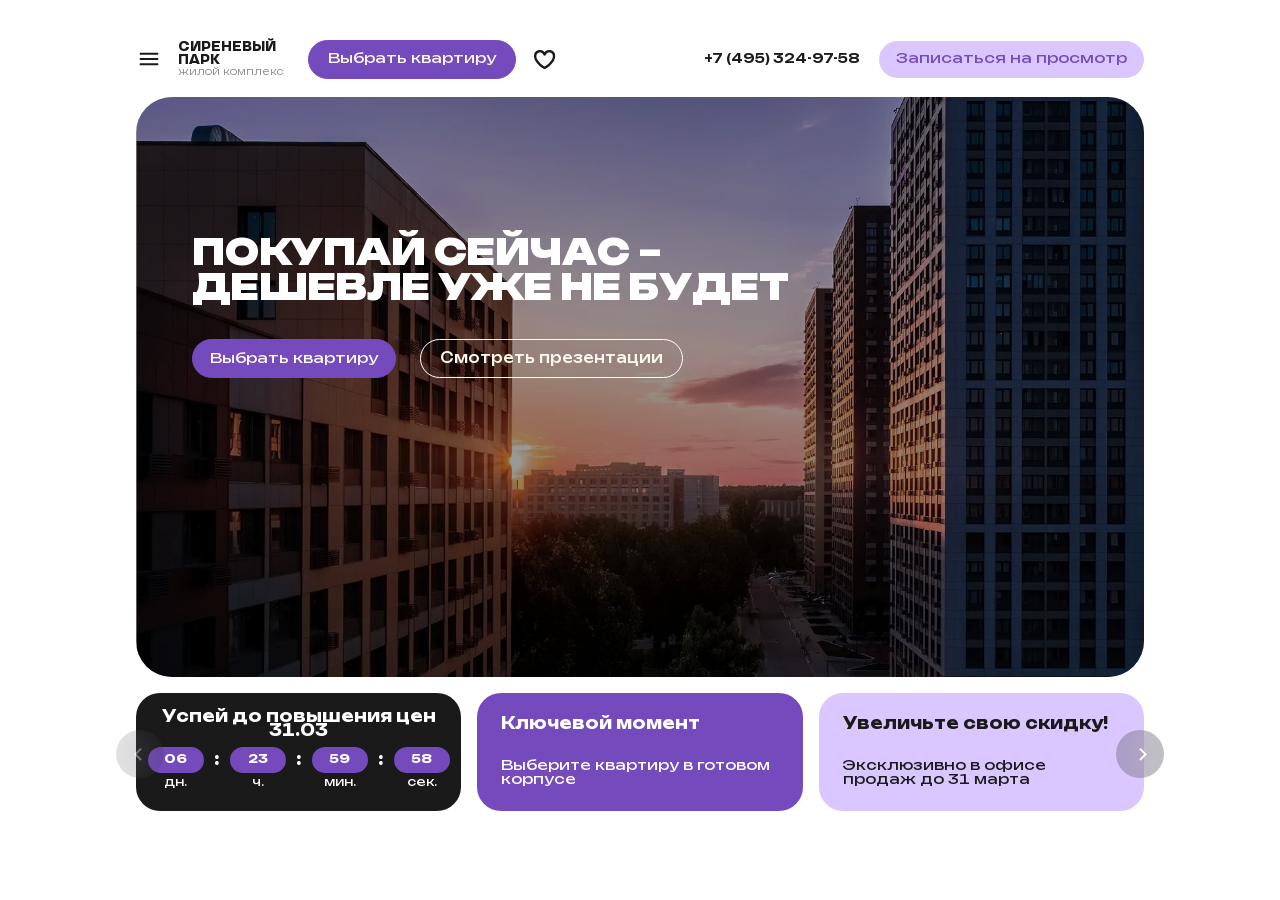
==== index.html @ 0702459b "add" ====
<!DOCTYPE html>
<html lang="ru">
<head>
    <meta charset="UTF-8">
    <meta name="viewport"
          content="width=device-width, user-scalable=no, initial-scale=1.0, maximum-scale=1.0, minimum-scale=1.0">
    <meta http-equiv="X-UA-Compatible" content="ie=edge">
    <link rel="stylesheet" href="style.css">
    <script src="https://api-maps.yandex.ru/2.1/?apikey=d130909a-f4b5-453d-85f2-98a45f38ba0c&lang=ru_RU"></script>
    <title></title>
</head>
<body>
<header>
    <div class="container">
        <div class="header-main G-align-center G-justify-between">
            <div class="header-main-flex G-align-center">
                <div class="open-menu G-align-center">
                    <i class="icon-menu"></i>
                </div>
                <div class="header-main-fave G-align-center">
                    <a href="index.html" class="header-logo">
                        <span>сиреневый парк</span>
                        <small>жилой комплекс</small>
                    </a>
                    <a href="#" class="btn menu-scroll G-center">Выбрать квартиру</a>
                    <a href="./" class="card-favorite">
                        <svg xmlns="http://www.w3.org/2000/svg" width="24" height="24" viewBox="0 0 24 24" fill="none">
                            <path d="M12 7.69334C10 2.9989 3 3.4989 3 9.49893C3 15.499 12 20.4991 12 20.4991C12 20.4991 21 15.499 21 9.49893C21 3.4989 14 2.9989 12 7.69334Z" stroke="#1A1A1A" stroke-width="2.25" stroke-linecap="round" stroke-linejoin="round"/>
                        </svg>
                    </a>
                </div>
            </div>
            <div class="header-btn G-align-center">
                <a href="tel:+7 (495) 324-97-58" class="header-phone">+7 (495) 324-97-58</a>
                <button class="btn-sign-up open_modal G-center" data-val="modal">Записаться на просмотр</button>
            </div>
        </div>

    </div>
    <div class="menu-content">
        <div class="container">
            <div class="menu-content-title G-align-start G-justify-between">
                <a href="#" class="logo">сиреневый парк</a>
                <div class="close-menu">
                    <i class="icon-close"></i>
                </div>
            </div>

            <div class="head-menu-main G-align-start G-justify-between">
                <div class="header-menu">
                    <ul class="G-flex-column">
                        <li><a href="#">Условия покупки</a></li>
                        <li><a href="#">Бизнес-лайт</a></li>
                        <li><a class="menu-scroll" href="#afi-development">Застройщик</a></li>
                    </ul>
                </div>
                <div class="header-menu">
                    <ul class="G-flex-column">
                        <li><a href="">Новости</a></li>
                        <li><a href="#">Акции</a></li>
                        <li><a href="#">Галерея</a></li>
                        <li><a href="#">Контакты</a></li>
                    </ul>
                </div>
                <div class="documents-column G-flex-column">
                    <div class="documents-box G-flex-column">
                        <div class="documents-name G-align-center">
                            <i class="icon-slaq"></i>
                            <h3>Документы</h3>
                        </div>
                        <ul class="G-flex-column">
                            <li><a href="#" target="_blank">1 очередь</a></li>
                            <li><a href="#" target="_blank">2 очередь</a></li>
                            <li><a href="#" target="_blank">3 очередь</a></li>
                            <li><a href="#" target="_blank">4 очередь</a></li>
                        </ul>
                    </div>
                    <div class="documents-box G-flex-column">
                        <h3>Нежилые помещения</h3>
                        <ul class="G-flex-column">
                            <li><a href="#">Подземный паркинг</a></li>
                            <li><a href="#">Кладовые</a></li>
                        </ul>
                    </div>
                </div>
                <div class="documents-column broker-office-name  G-flex-column">
                    <div class="documents-box G-flex-column">
                        <a href="https://afi-development.itrielt.ru/auth" target="_blank"
                           class="documents-name  G-align-center">
                            <i class="icon-slaq"></i>
                            <h3>Кабинет брокера</h3>
                        </a>
                    </div>
                    <h3><a href="#">Коммерческие помещения</a></h3>


                    <div class="documents-box G-flex-column">
                        <h3>Выбрать квартиру</h3>
                        <ul class="G-flex-column">
                            <li><a href="#">На генплане</a></li>
                            <li><a href="#">По параметрам</a></li>
                            <li><a href="#">Ипотечный калькулятор</a></li>
                            <li><a class="menu-scroll" href="#finishing">Отделка</a></li>
                        </ul>
                    </div>
                </div>
            </div>

            <div class="sales-office-center G-align-end G-justify-between">
                <div class="sales-office-time">
                    <span>Офис продаж</span>
                    <p>
                        г. Москва, Открытое шоссе, 22
                        Часы работы: с 9:00 до 21:00
                    </p>
                </div>
                <div class="header-btn-white G-align-center">
                    <a href="tel:+7 (495) 324-97-58" class="header-phone">+7 (495) 324-97-58</a>
                    <a href="#commercial" class="btn-select menu-scroll G-center">Выбрать квартиру</a>
                    <button class="btn-sign-up open_modal G-center" data-val="modal">Записаться на просмотр</button>
                </div>
            </div>
        </div>
    </div>
</header>
<section class="lilac-park">
    <div class="container">
        <div class="lilac-park-cnt G-flex-column G-align-start" style="background-image: url('./assets/img/tag.webp')">
            <div class="lilac-park-title">
                <h1>покупай сейчас – <br>дешевле уже не будет</h1>
            </div>
            <div class="lilac-park-btn G-align-center">
                <div class="btn G-center">Выбрать квартиру</div>
                <div class="btn-liners G-center">Смотреть презентации</div>
            </div>
        </div>


        <div class="mortgage-rel">
            <div class="swiper mortgage-slider">
                <div class="swiper-wrapper">
                    <div class="swiper-slide">
                        <div class="timer-wrapper ">
                            <h3>Успей до повышения цен 31.03</h3>
                            <div class="timer">
                                <div class="time-box">
                                    <span id="days">00</span>
                                    <small>дн.</small>
                                </div>
                                <div class="colon">:</div>
                                <div class="time-box">
                                    <span id="hours">00</span>
                                    <small>ч.</small>
                                </div>
                                <div class="colon">:</div>
                                <div class="time-box">
                                    <span id="minutes">00</span>
                                    <small>мин.</small>
                                </div>
                                <div class="colon">:</div>
                                <div class="time-box">
                                    <span id="seconds">00</span>
                                    <small>сек.</small>
                                </div>
                            </div>
                        </div>
                    </div>
                    <div class="swiper-slide">
                        <div class="family-mortgage-box bg-op-orange">
                            <strong>Ключевой момент</strong>
                            <p>Выберите квартиру в готовом корпусе</p>
                        </div>
                    </div>
                    <div class="swiper-slide">
                        <div class="family-mortgage-box bg-sil">
                            <strong>Увеличьте свою скидку! </strong>
                            <p>Эксклюзивно в офисе продаж до 31 марта</p>
                        </div>
                    </div>
                    <div class="swiper-slide">
                        <div class="family-mortgage-box bg-op-orange">
                            <strong>Ключевой момент</strong>
                            <p>Выберите квартиру в готовом корпусе</p>
                        </div>
                    </div>
                    <div class="swiper-slide">
                        <div class="family-mortgage-box bg-sil">
                            <strong>Увеличьте свою скидку! </strong>
                            <p>Эксклюзивно в офисе продаж до 31 марта</p>
                        </div>
                    </div>
                </div>
            </div>
            <div class="mortgage-button-prev swiper-button-prev"></div>
            <div class="mortgage-button-next swiper-button-next"></div>
        </div>
    </div>
</section>




<script src="assets/js/jquery-3.6.4.js"></script>
<script src="assets/js/swiper-bundle.min.js"></script>
<script src="https://snipp.ru/cdn/maskedinput/jquery.maskedinput.min.js"></script>
<script src="assets/js/slider.js"></script>
<script src="assets/js/frame.js"></script>
<script src="assets/js/script.js"></script>
<script src="assets/js/time.js"></script>
<script src="./assets/js/map.js"></script>




</body>
</html>
---- style.css ----
@import "assets/font/font.css";
@import "assets/css/swiper-bundle.min.css";
@import "assets/css/normalize.css";
@import "assets/css/icons.css";
@import "assets/css/header.css";
@import "assets/css/home.css";
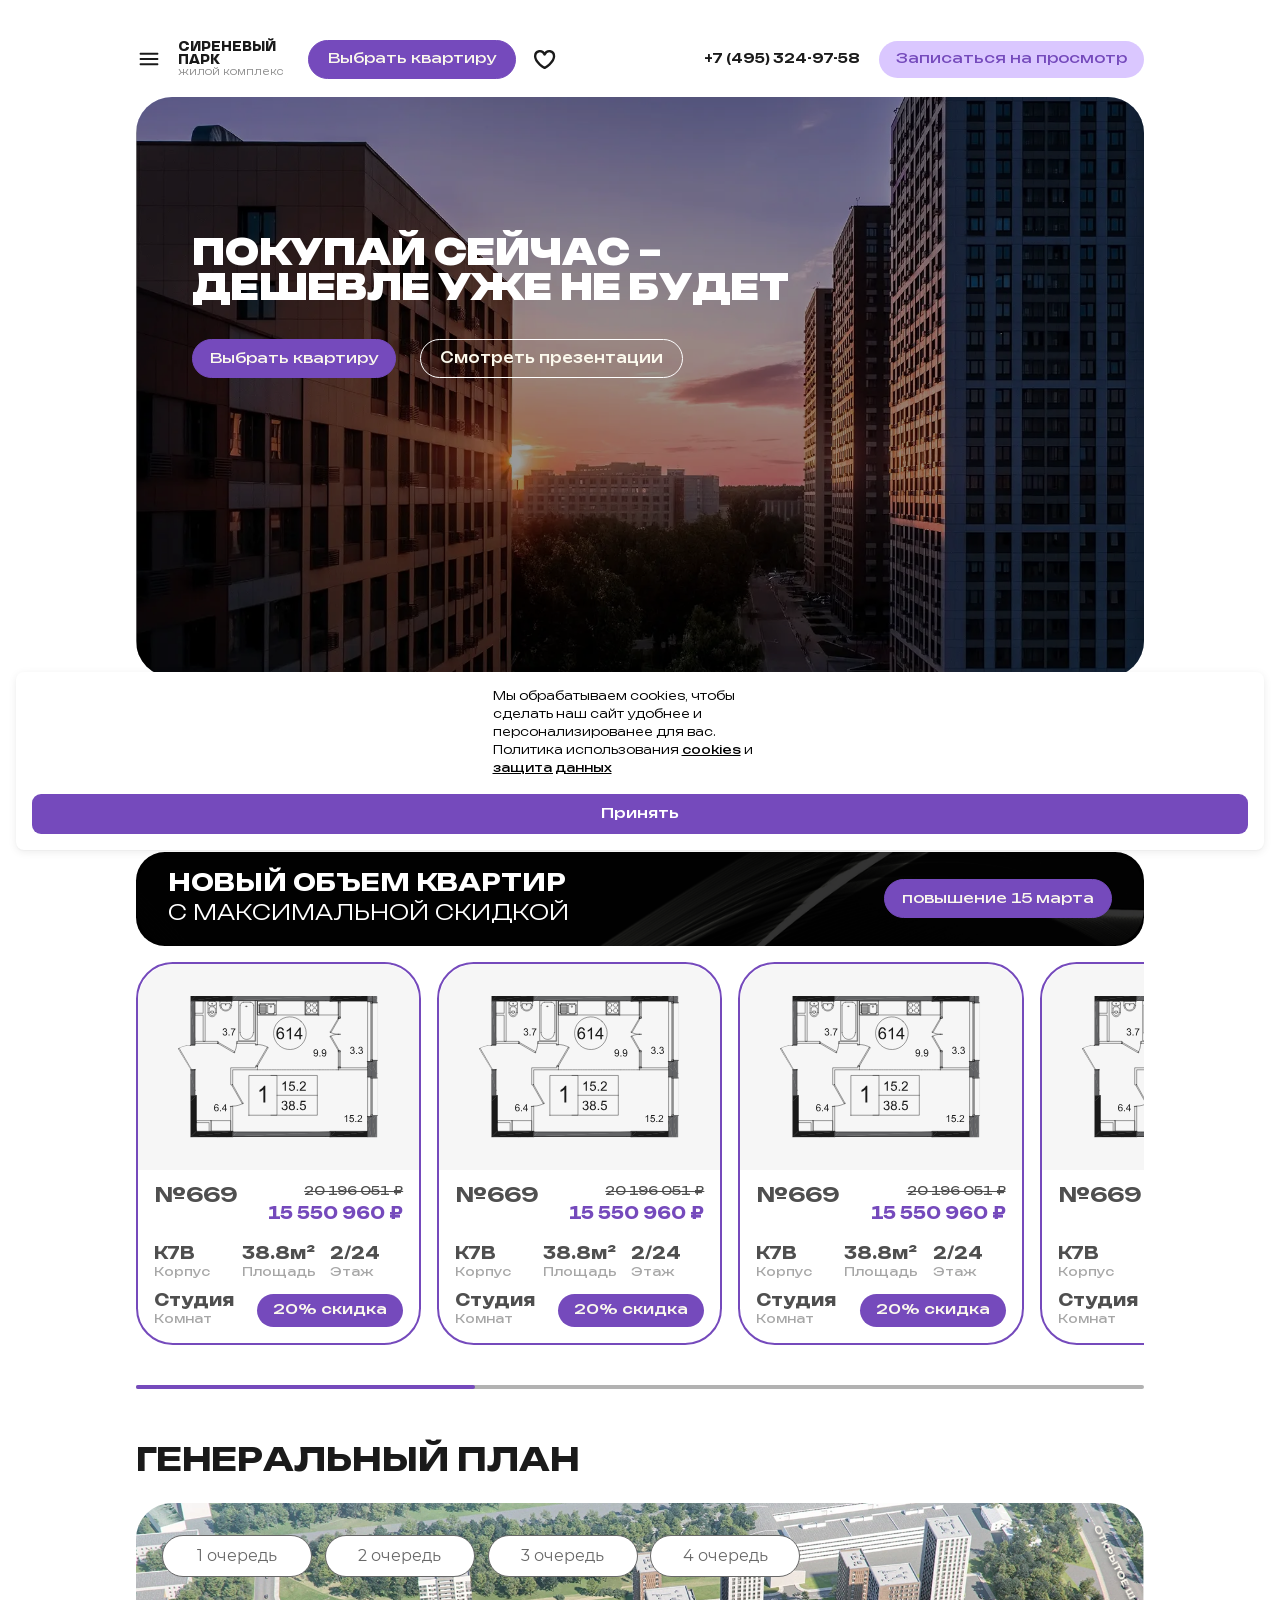
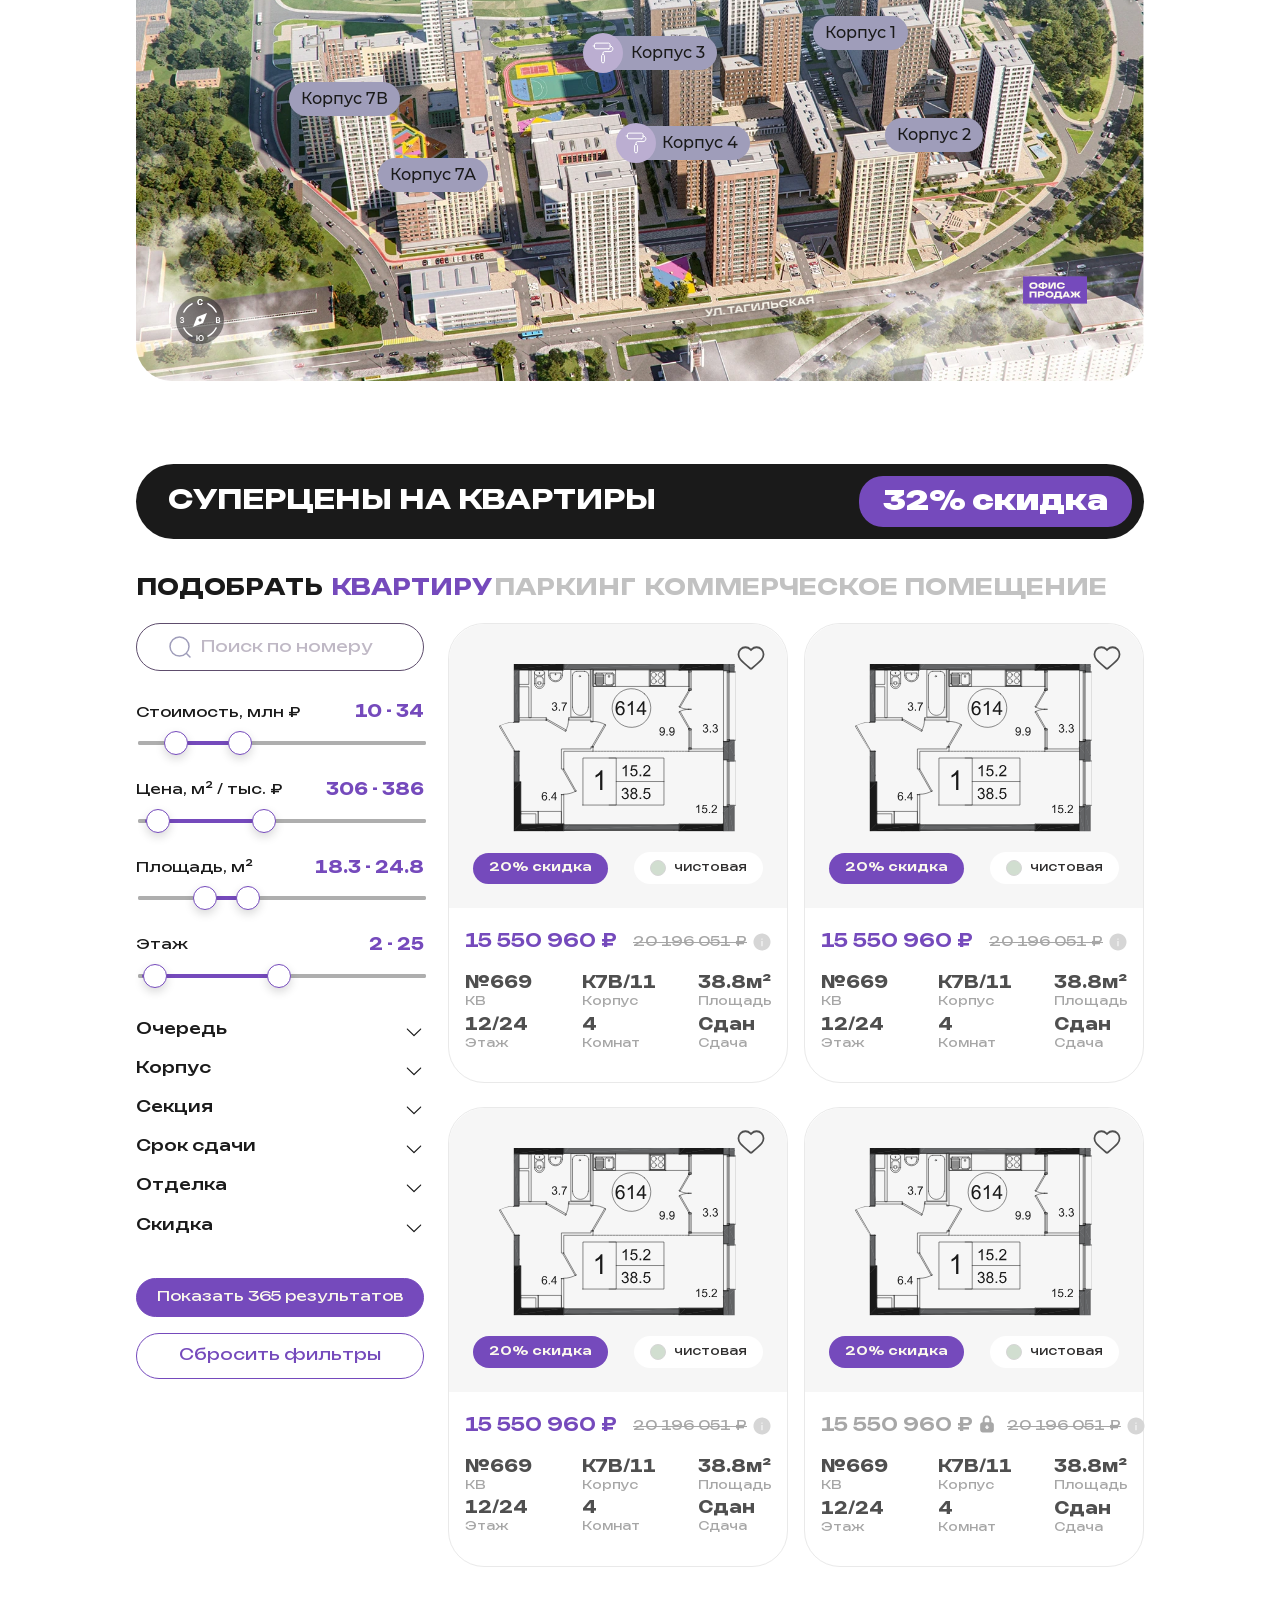
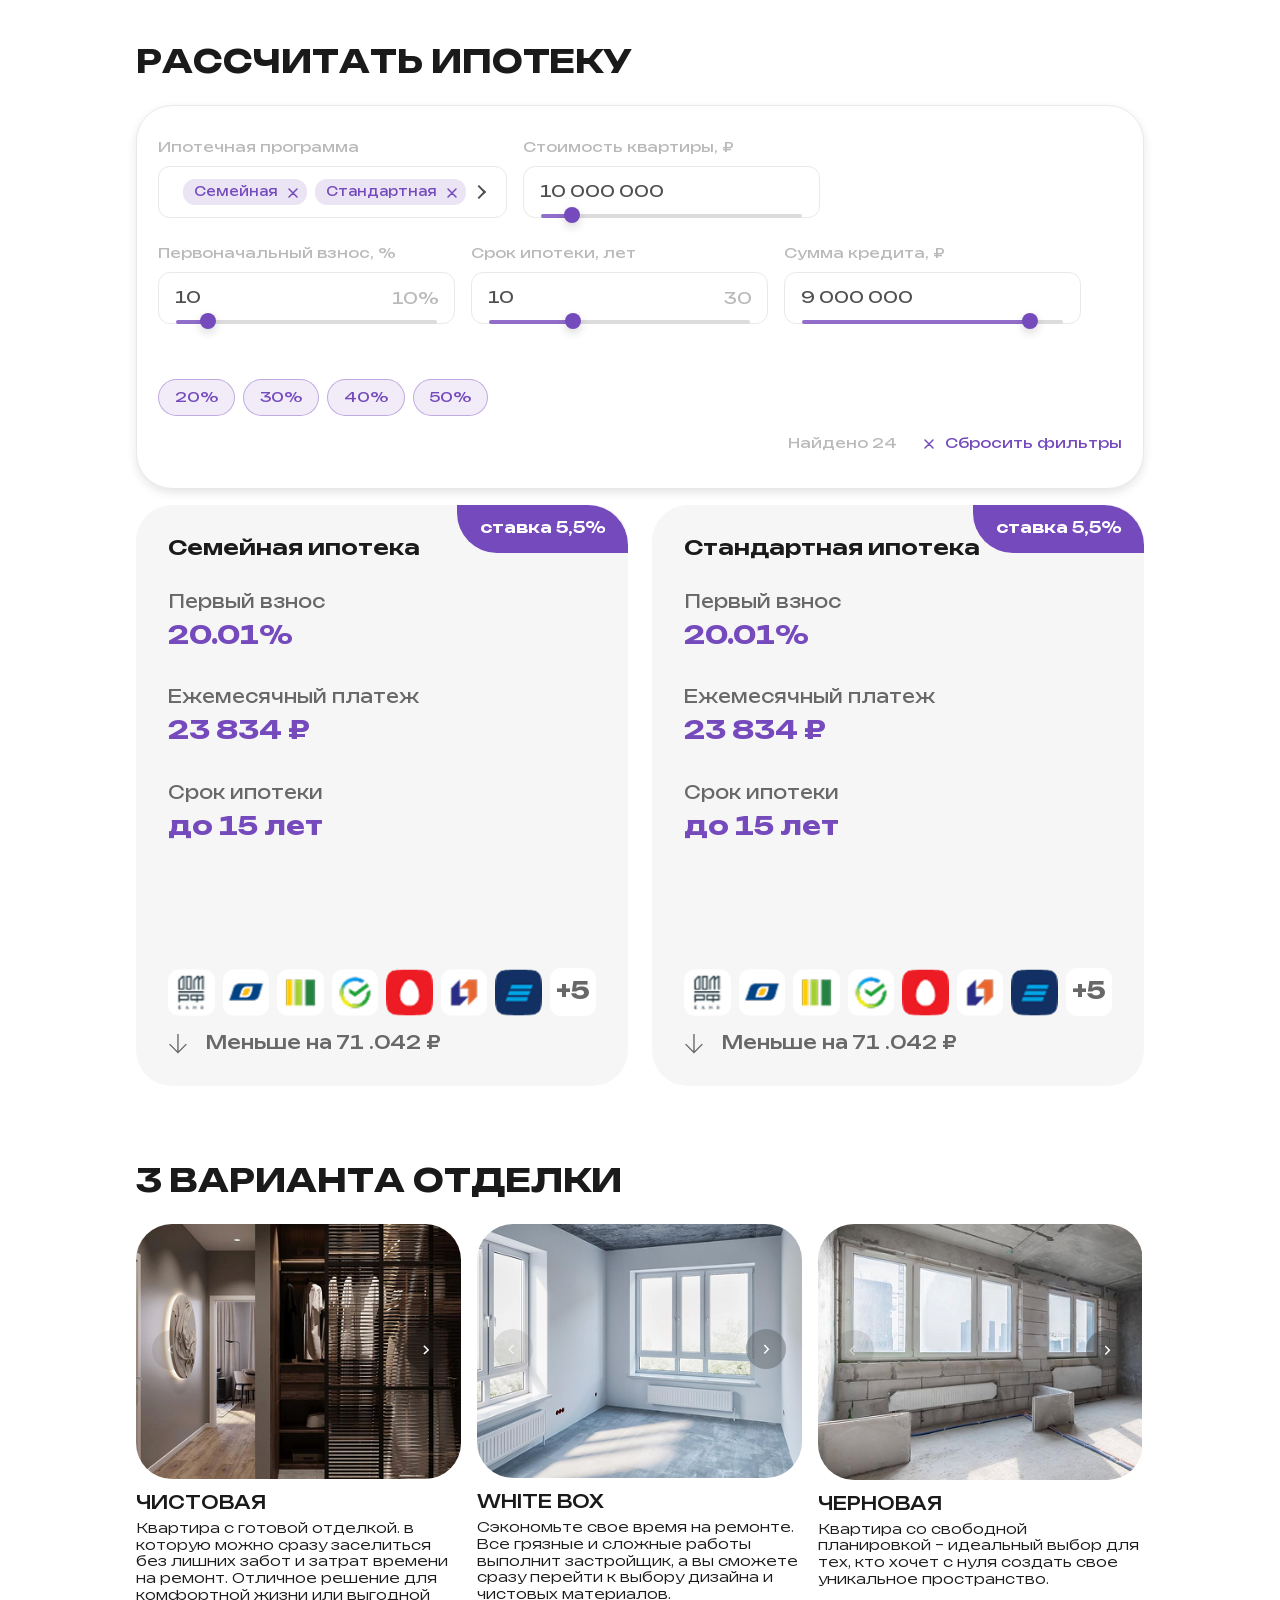
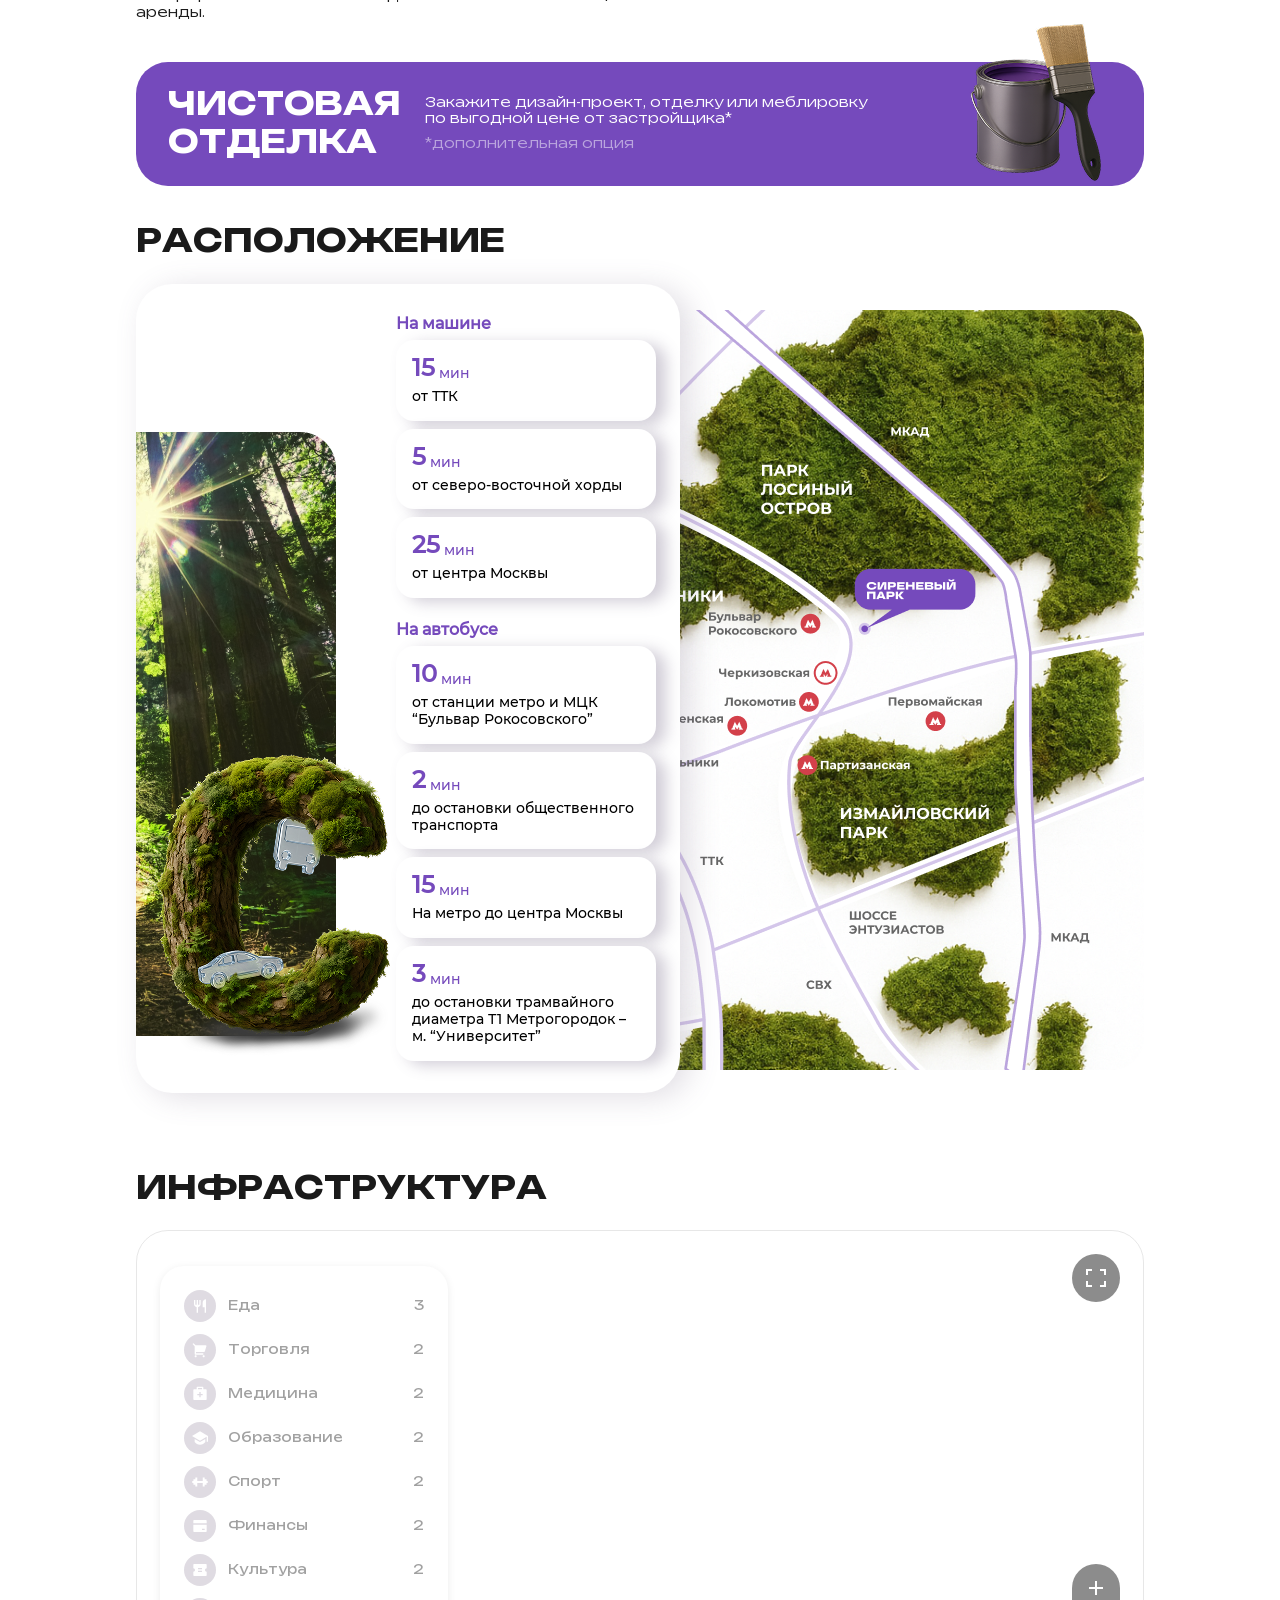
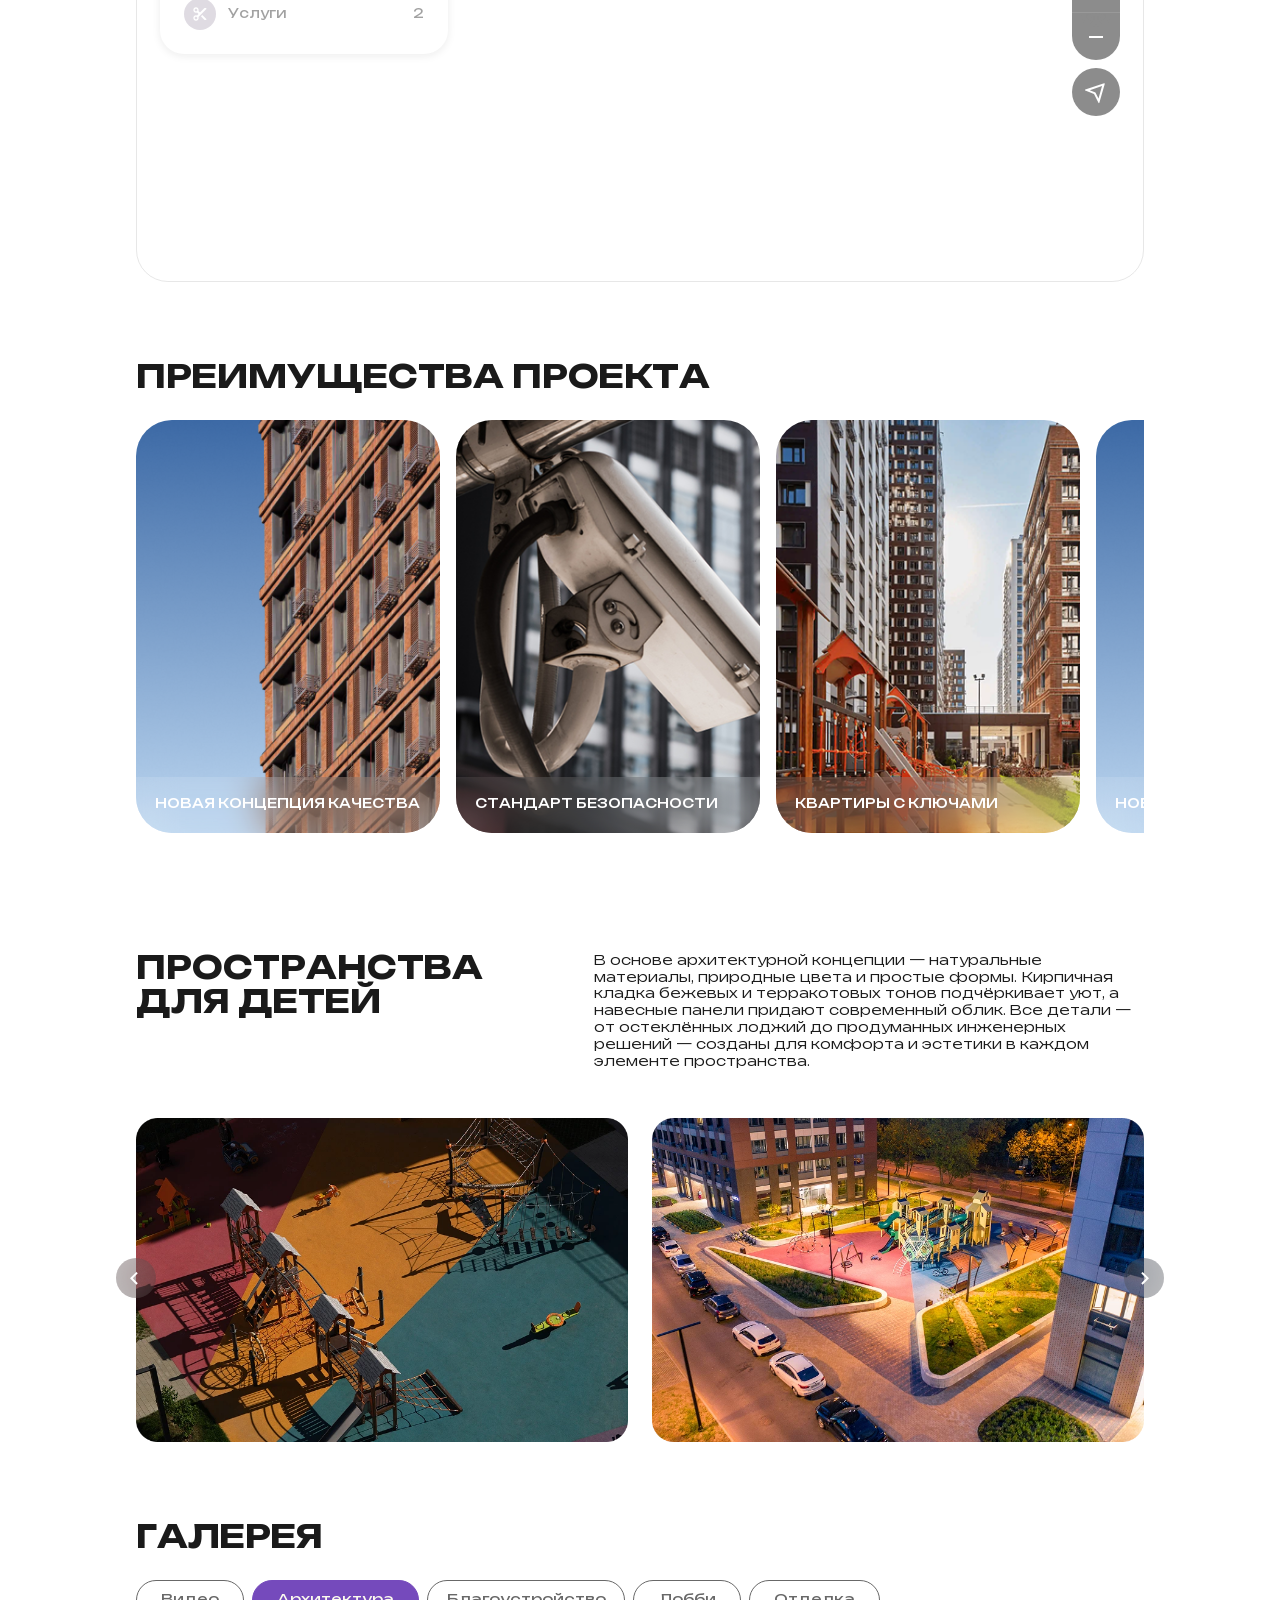
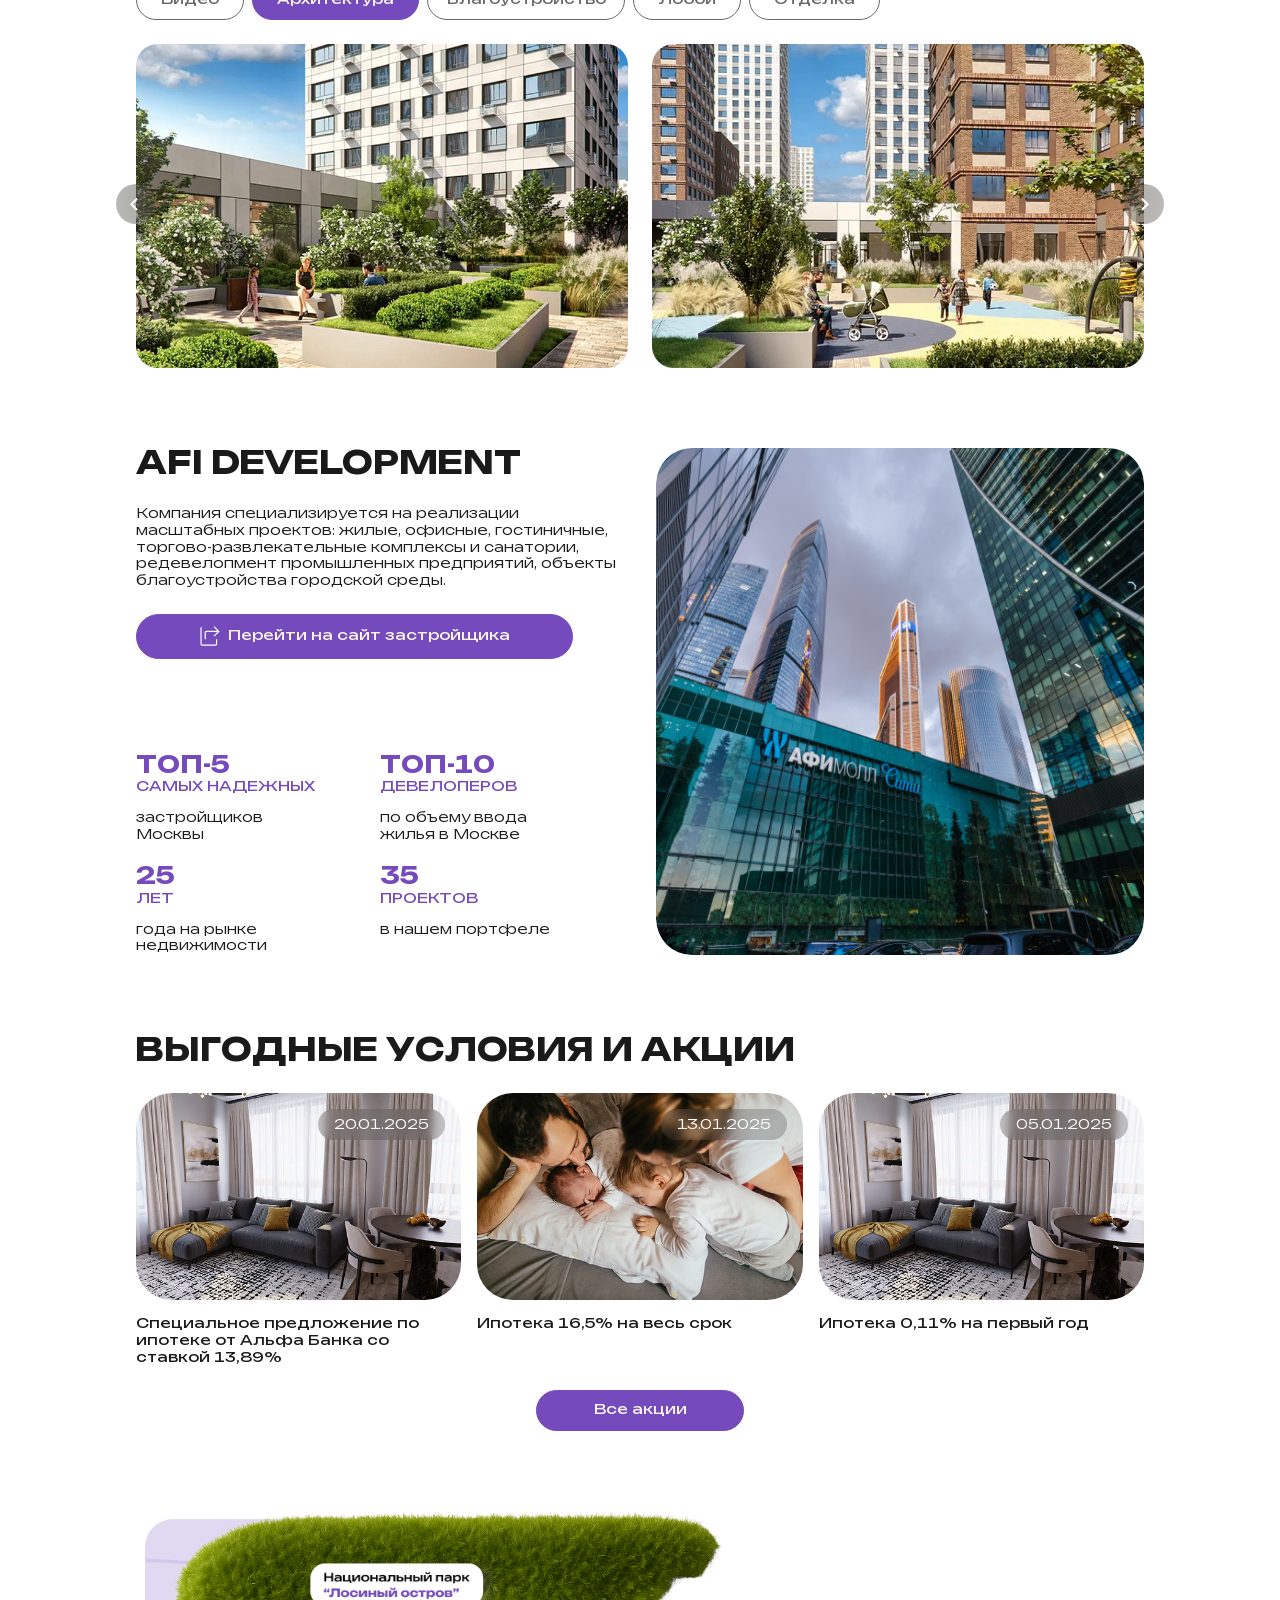
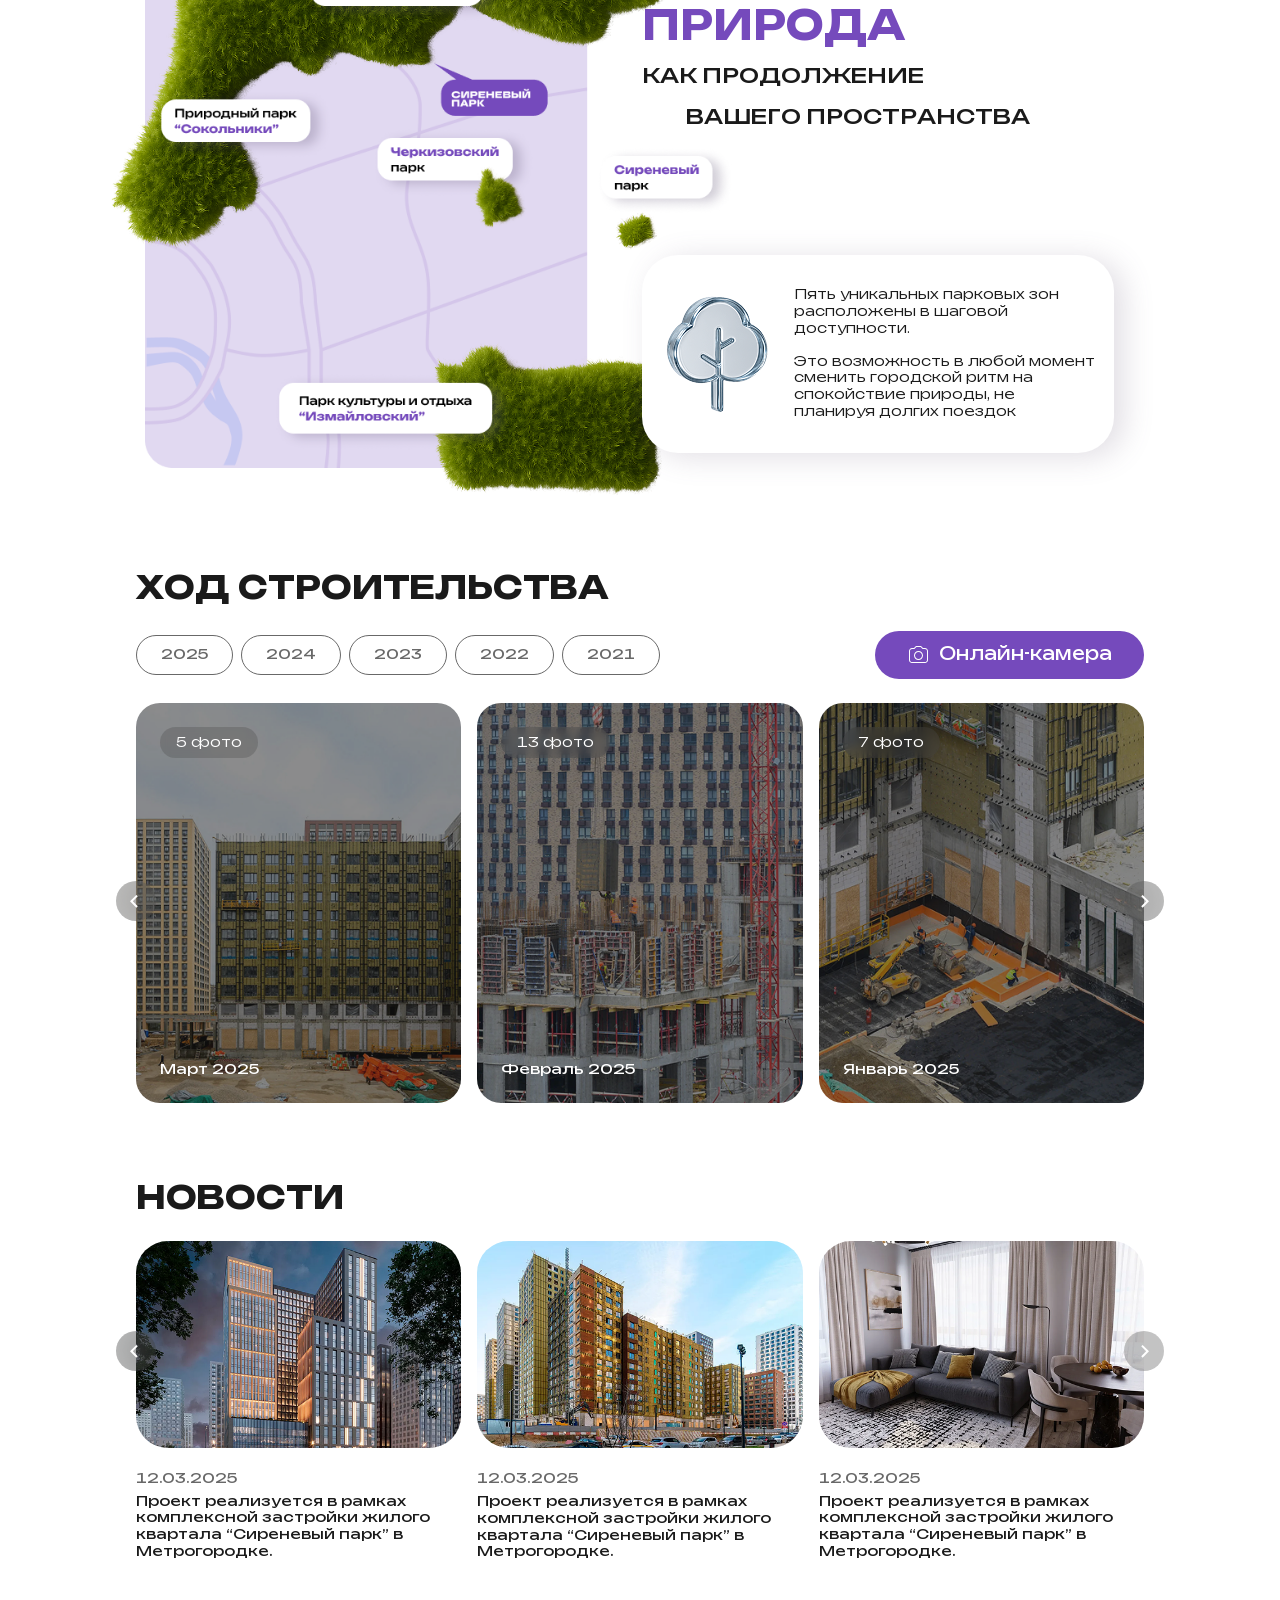
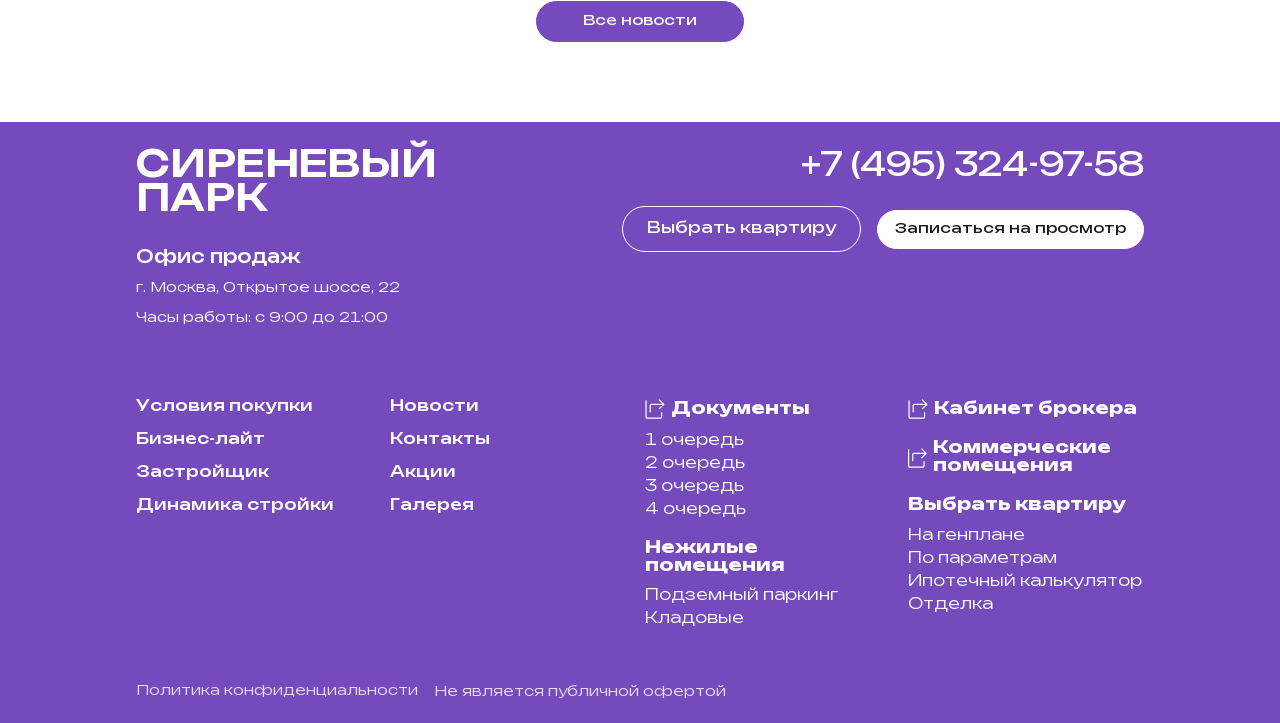
==== commit f499630c: "add" ====
--- a/index.html
+++ b/index.html
@@ -25,7 +25,8 @@
                     <a href="#" class="btn menu-scroll G-center">Выбрать квартиру</a>
                     <a href="./" class="card-favorite">
                         <svg xmlns="http://www.w3.org/2000/svg" width="24" height="24" viewBox="0 0 24 24" fill="none">
-                            <path d="M12 7.69334C10 2.9989 3 3.4989 3 9.49893C3 15.499 12 20.4991 12 20.4991C12 20.4991 21 15.499 21 9.49893C21 3.4989 14 2.9989 12 7.69334Z" stroke="#1A1A1A" stroke-width="2.25" stroke-linecap="round" stroke-linejoin="round"/>
+                            <path d="M12 7.69334C10 2.9989 3 3.4989 3 9.49893C3 15.499 12 20.4991 12 20.4991C12 20.4991 21 15.499 21 9.49893C21 3.4989 14 2.9989 12 7.69334Z"
+                                  stroke="#1A1A1A" stroke-width="2.25" stroke-linecap="round" stroke-linejoin="round"/>
                         </svg>
                     </a>
                 </div>
@@ -196,6 +197,3335 @@
         </div>
     </div>
 </section>
+<section class="volume-apart">
+    <div class="container">
+        <div class="volume-apart-fon G-align-center G-justify-between">
+            <div class="volume-apart-name G-align-start G-flex-column">
+                <h3>новый объем квартир</h3>
+                <h4>с максимальной скидкой</h4>
+            </div>
+            <a href="#" class="btn">повышение 15 марта</a>
+        </div>
+
+        <div class="volume-apart-rel">
+            <div class="swiper volume-apart-slider">
+                <div class="swiper-wrapper">
+                    <div class="swiper-slide">
+                        <div class="volume-apart-box">
+                            <div class="volume-apart-photo G-flex">
+                                <img src="./assets/img/floor.svg" alt="floor">
+                            </div>
+                            <div class="volume-apart-info">
+                                <div class="volume-apart-number G-align-start G-justify-between">
+                                    <strong>№669</strong>
+                                    <div class="volume-apart-price G-flex-column G-align-end">
+                                        <del>20 196 051 ₽</del>
+                                        <span>15 550 960 ₽</span>
+                                    </div>
+                                </div>
+                                <div class="volume-cvadrat G-justify-between">
+                                    <div class="cvadrat-number G-flex-column G-align-start">
+                                        <strong>К7В</strong>
+                                        <small>Корпус</small>
+                                    </div>
+                                    <div class="cvadrat-number G-flex-column G-align-start">
+                                        <strong>38.8м²</strong>
+                                        <small>Площадь</small>
+                                    </div>
+                                    <div class="cvadrat-number G-flex-column G-align-start">
+                                        <strong>2/24</strong>
+                                        <small>Этаж</small>
+                                    </div>
+                                </div>
+                                <div class="cvadrat-number-flex G-align-center G-justify-between">
+                                    <div class="cvadrat-number G-flex-column G-align-start">
+                                        <strong>Студия</strong>
+                                        <small>Комнат</small>
+                                    </div>
+                                    <span class="cvadrat-discount">20% скидка</span>
+                                </div>
+                            </div>
+                        </div>
+                    </div>
+                    <div class="swiper-slide">
+                        <div class="volume-apart-box">
+                            <div class="volume-apart-photo G-flex">
+                                <img src="./assets/img/floor.svg" alt="floor">
+                            </div>
+                            <div class="volume-apart-info">
+                                <div class="volume-apart-number G-align-start G-justify-between">
+                                    <strong>№669</strong>
+                                    <div class="volume-apart-price G-flex-column G-align-end">
+                                        <del>20 196 051 ₽</del>
+                                        <span>15 550 960 ₽</span>
+                                    </div>
+                                </div>
+                                <div class="volume-cvadrat G-justify-between">
+                                    <div class="cvadrat-number G-flex-column G-align-start">
+                                        <strong>К7В</strong>
+                                        <small>Корпус</small>
+                                    </div>
+                                    <div class="cvadrat-number G-flex-column G-align-start">
+                                        <strong>38.8м²</strong>
+                                        <small>Площадь</small>
+                                    </div>
+                                    <div class="cvadrat-number G-flex-column G-align-start">
+                                        <strong>2/24</strong>
+                                        <small>Этаж</small>
+                                    </div>
+                                </div>
+                                <div class="cvadrat-number-flex G-align-center G-justify-between">
+                                    <div class="cvadrat-number G-flex-column G-align-start">
+                                        <strong>Студия</strong>
+                                        <small>Комнат</small>
+                                    </div>
+                                    <span class="cvadrat-discount">20% скидка</span>
+                                </div>
+                            </div>
+                        </div>
+                    </div>
+                    <div class="swiper-slide">
+                        <div class="volume-apart-box">
+                            <div class="volume-apart-photo G-flex">
+                                <img src="./assets/img/floor.svg" alt="floor">
+                            </div>
+                            <div class="volume-apart-info">
+                                <div class="volume-apart-number G-align-start G-justify-between">
+                                    <strong>№669</strong>
+                                    <div class="volume-apart-price G-flex-column G-align-end">
+                                        <del>20 196 051 ₽</del>
+                                        <span>15 550 960 ₽</span>
+                                    </div>
+                                </div>
+                                <div class="volume-cvadrat G-justify-between">
+                                    <div class="cvadrat-number G-flex-column G-align-start">
+                                        <strong>К7В</strong>
+                                        <small>Корпус</small>
+                                    </div>
+                                    <div class="cvadrat-number G-flex-column G-align-start">
+                                        <strong>38.8м²</strong>
+                                        <small>Площадь</small>
+                                    </div>
+                                    <div class="cvadrat-number G-flex-column G-align-start">
+                                        <strong>2/24</strong>
+                                        <small>Этаж</small>
+                                    </div>
+                                </div>
+                                <div class="cvadrat-number-flex G-align-center G-justify-between">
+                                    <div class="cvadrat-number G-flex-column G-align-start">
+                                        <strong>Студия</strong>
+                                        <small>Комнат</small>
+                                    </div>
+                                    <span class="cvadrat-discount">20% скидка</span>
+                                </div>
+                            </div>
+                        </div>
+                    </div>
+                    <div class="swiper-slide">
+                        <div class="volume-apart-box">
+                            <div class="volume-apart-photo G-flex">
+                                <img src="./assets/img/floor.svg" alt="floor">
+                            </div>
+                            <div class="volume-apart-info">
+                                <div class="volume-apart-number G-align-start G-justify-between">
+                                    <strong>№669</strong>
+                                    <div class="volume-apart-price G-flex-column G-align-end">
+                                        <del>20 196 051 ₽</del>
+                                        <span>15 550 960 ₽</span>
+                                    </div>
+                                </div>
+                                <div class="volume-cvadrat G-justify-between">
+                                    <div class="cvadrat-number G-flex-column G-align-start">
+                                        <strong>К7В</strong>
+                                        <small>Корпус</small>
+                                    </div>
+                                    <div class="cvadrat-number G-flex-column G-align-start">
+                                        <strong>38.8м²</strong>
+                                        <small>Площадь</small>
+                                    </div>
+                                    <div class="cvadrat-number G-flex-column G-align-start">
+                                        <strong>2/24</strong>
+                                        <small>Этаж</small>
+                                    </div>
+                                </div>
+                                <div class="cvadrat-number-flex G-align-center G-justify-between">
+                                    <div class="cvadrat-number G-flex-column G-align-start">
+                                        <strong>Студия</strong>
+                                        <small>Комнат</small>
+                                    </div>
+                                    <span class="cvadrat-discount">20% скидка</span>
+                                </div>
+                            </div>
+                        </div>
+                    </div>
+                    <div class="swiper-slide">
+                        <div class="volume-apart-box">
+                            <div class="volume-apart-photo G-flex">
+                                <img src="./assets/img/floor.svg" alt="floor">
+                            </div>
+                            <div class="volume-apart-info">
+                                <div class="volume-apart-number G-align-start G-justify-between">
+                                    <strong>№669</strong>
+                                    <div class="volume-apart-price G-flex-column G-align-end">
+                                        <del>20 196 051 ₽</del>
+                                        <span>15 550 960 ₽</span>
+                                    </div>
+                                </div>
+                                <div class="volume-cvadrat G-justify-between">
+                                    <div class="cvadrat-number G-flex-column G-align-start">
+                                        <strong>К7В</strong>
+                                        <small>Корпус</small>
+                                    </div>
+                                    <div class="cvadrat-number G-flex-column G-align-start">
+                                        <strong>38.8м²</strong>
+                                        <small>Площадь</small>
+                                    </div>
+                                    <div class="cvadrat-number G-flex-column G-align-start">
+                                        <strong>2/24</strong>
+                                        <small>Этаж</small>
+                                    </div>
+                                </div>
+                                <div class="cvadrat-number-flex G-align-center G-justify-between">
+                                    <div class="cvadrat-number G-flex-column G-align-start">
+                                        <strong>Студия</strong>
+                                        <small>Комнат</small>
+                                    </div>
+                                    <span class="cvadrat-discount">20% скидка</span>
+                                </div>
+                            </div>
+                        </div>
+                    </div>
+                    <div class="swiper-slide">
+                        <div class="volume-apart-box">
+                            <div class="volume-apart-photo G-flex">
+                                <img src="./assets/img/floor.svg" alt="floor">
+                            </div>
+                            <div class="volume-apart-info">
+                                <div class="volume-apart-number G-align-start G-justify-between">
+                                    <strong>№669</strong>
+                                    <div class="volume-apart-price G-flex-column G-align-end">
+                                        <del>20 196 051 ₽</del>
+                                        <span>15 550 960 ₽</span>
+                                    </div>
+                                </div>
+                                <div class="volume-cvadrat G-justify-between">
+                                    <div class="cvadrat-number G-flex-column G-align-start">
+                                        <strong>К7В</strong>
+                                        <small>Корпус</small>
+                                    </div>
+                                    <div class="cvadrat-number G-flex-column G-align-start">
+                                        <strong>38.8м²</strong>
+                                        <small>Площадь</small>
+                                    </div>
+                                    <div class="cvadrat-number G-flex-column G-align-start">
+                                        <strong>2/24</strong>
+                                        <small>Этаж</small>
+                                    </div>
+                                </div>
+                                <div class="cvadrat-number-flex G-align-center G-justify-between">
+                                    <div class="cvadrat-number G-flex-column G-align-start">
+                                        <strong>Студия</strong>
+                                        <small>Комнат</small>
+                                    </div>
+                                    <span class="cvadrat-discount">20% скидка</span>
+                                </div>
+                            </div>
+                        </div>
+                    </div>
+                    <div class="swiper-slide">
+                        <div class="volume-apart-box">
+                            <div class="volume-apart-photo G-flex">
+                                <img src="./assets/img/floor.svg" alt="floor">
+                            </div>
+                            <div class="volume-apart-info">
+                                <div class="volume-apart-number G-align-start G-justify-between">
+                                    <strong>№669</strong>
+                                    <div class="volume-apart-price G-flex-column G-align-end">
+                                        <del>20 196 051 ₽</del>
+                                        <span>15 550 960 ₽</span>
+                                    </div>
+                                </div>
+                                <div class="volume-cvadrat G-justify-between">
+                                    <div class="cvadrat-number G-flex-column G-align-start">
+                                        <strong>К7В</strong>
+                                        <small>Корпус</small>
+                                    </div>
+                                    <div class="cvadrat-number G-flex-column G-align-start">
+                                        <strong>38.8м²</strong>
+                                        <small>Площадь</small>
+                                    </div>
+                                    <div class="cvadrat-number G-flex-column G-align-start">
+                                        <strong>2/24</strong>
+                                        <small>Этаж</small>
+                                    </div>
+                                </div>
+                                <div class="cvadrat-number-flex G-align-center G-justify-between">
+                                    <div class="cvadrat-number G-flex-column G-align-start">
+                                        <strong>Студия</strong>
+                                        <small>Комнат</small>
+                                    </div>
+                                    <span class="cvadrat-discount">20% скидка</span>
+                                </div>
+                            </div>
+                        </div>
+                    </div>
+                    <div class="swiper-slide">
+                        <div class="volume-apart-box">
+                            <div class="volume-apart-photo G-flex">
+                                <img src="./assets/img/floor.svg" alt="floor">
+                            </div>
+                            <div class="volume-apart-info">
+                                <div class="volume-apart-number G-align-start G-justify-between">
+                                    <strong>№669</strong>
+                                    <div class="volume-apart-price G-flex-column G-align-end">
+                                        <del>20 196 051 ₽</del>
+                                        <span>15 550 960 ₽</span>
+                                    </div>
+                                </div>
+                                <div class="volume-cvadrat G-justify-between">
+                                    <div class="cvadrat-number G-flex-column G-align-start">
+                                        <strong>К7В</strong>
+                                        <small>Корпус</small>
+                                    </div>
+                                    <div class="cvadrat-number G-flex-column G-align-start">
+                                        <strong>38.8м²</strong>
+                                        <small>Площадь</small>
+                                    </div>
+                                    <div class="cvadrat-number G-flex-column G-align-start">
+                                        <strong>2/24</strong>
+                                        <small>Этаж</small>
+                                    </div>
+                                </div>
+                                <div class="cvadrat-number-flex G-align-center G-justify-between">
+                                    <div class="cvadrat-number G-flex-column G-align-start">
+                                        <strong>Студия</strong>
+                                        <small>Комнат</small>
+                                    </div>
+                                    <span class="cvadrat-discount">20% скидка</span>
+                                </div>
+                            </div>
+                        </div>
+                    </div>
+                    <div class="swiper-slide">
+                        <div class="volume-apart-box">
+                            <div class="volume-apart-photo G-flex">
+                                <img src="./assets/img/floor.svg" alt="floor">
+                            </div>
+                            <div class="volume-apart-info">
+                                <div class="volume-apart-number G-align-start G-justify-between">
+                                    <strong>№669</strong>
+                                    <div class="volume-apart-price G-flex-column G-align-end">
+                                        <del>20 196 051 ₽</del>
+                                        <span>15 550 960 ₽</span>
+                                    </div>
+                                </div>
+                                <div class="volume-cvadrat G-justify-between">
+                                    <div class="cvadrat-number G-flex-column G-align-start">
+                                        <strong>К7В</strong>
+                                        <small>Корпус</small>
+                                    </div>
+                                    <div class="cvadrat-number G-flex-column G-align-start">
+                                        <strong>38.8м²</strong>
+                                        <small>Площадь</small>
+                                    </div>
+                                    <div class="cvadrat-number G-flex-column G-align-start">
+                                        <strong>2/24</strong>
+                                        <small>Этаж</small>
+                                    </div>
+                                </div>
+                                <div class="cvadrat-number-flex G-align-center G-justify-between">
+                                    <div class="cvadrat-number G-flex-column G-align-start">
+                                        <strong>Студия</strong>
+                                        <small>Комнат</small>
+                                    </div>
+                                    <span class="cvadrat-discount">20% скидка</span>
+                                </div>
+                            </div>
+                        </div>
+                    </div>
+                    <div class="swiper-slide">
+                        <div class="volume-apart-box">
+                            <div class="volume-apart-photo G-flex">
+                                <img src="./assets/img/floor.svg" alt="floor">
+                            </div>
+                            <div class="volume-apart-info">
+                                <div class="volume-apart-number G-align-start G-justify-between">
+                                    <strong>№669</strong>
+                                    <div class="volume-apart-price G-flex-column G-align-end">
+                                        <del>20 196 051 ₽</del>
+                                        <span>15 550 960 ₽</span>
+                                    </div>
+                                </div>
+                                <div class="volume-cvadrat G-justify-between">
+                                    <div class="cvadrat-number G-flex-column G-align-start">
+                                        <strong>К7В</strong>
+                                        <small>Корпус</small>
+                                    </div>
+                                    <div class="cvadrat-number G-flex-column G-align-start">
+                                        <strong>38.8м²</strong>
+                                        <small>Площадь</small>
+                                    </div>
+                                    <div class="cvadrat-number G-flex-column G-align-start">
+                                        <strong>2/24</strong>
+                                        <small>Этаж</small>
+                                    </div>
+                                </div>
+                                <div class="cvadrat-number-flex G-align-center G-justify-between">
+                                    <div class="cvadrat-number G-flex-column G-align-start">
+                                        <strong>Студия</strong>
+                                        <small>Комнат</small>
+                                    </div>
+                                    <span class="cvadrat-discount">20% скидка</span>
+                                </div>
+                            </div>
+                        </div>
+                    </div>
+                </div>
+            </div>
+            <div class="swiper-scrollbar"></div>
+        </div>
+    </div>
+</section>
+<section id="general-plan" class="master-plan-main padding-section">
+    <div class="container">
+        <div class="master-plan-info">
+            <h2>ГЕнеральный план</h2>
+
+            <div class="master-plan-cnt">
+                <ul class="queue-floor G-align-center">
+                    <li>1 очередь</li>
+                    <li class="queue-floor-two">2 очередь</li>
+                    <li class="queue-floor-three">3 очередь</li>
+                    <li class="queue-floor-four">4 очередь</li>
+                </ul>
+                <div class="master-plan-photo">
+                    <a href="./frame-7b.html" class="corps-queue corps-queue-one">
+                        <p>Корпус 7В</p>
+                        <div class="genplan-corps-queue">
+                            <div class="genplan-corps-info G-align-end">
+                                <span>Очередь</span>
+                                <span>4</span>
+                            </div>
+                            <div class="genplan-corps-info G-align-end ">
+                                <span>Этажей</span>
+                                <span>13</span>
+                            </div>
+                            <div class="genplan-corps-info G-align-end">
+                                <span>В продаже</span>
+                                <span>171</span>
+                            </div>
+                            <div class="genplan-corps-info G-align-end">
+                                <span>Сдача</span>
+                                <span>2026</span>
+                            </div>
+                            <div class="corps-discounts G-center">Скидки до 18%</div>
+                        </div>
+                    </a>
+                    <a href="./frame-7a.html" class="corps-queue corps-queue-two">
+                        <p>Корпус 7А</p>
+                        <div class="genplan-corps-queue">
+                            <div class="genplan-corps-info G-align-end">
+                                <span>Очередь</span>
+                                <span>3</span>
+                            </div>
+                            <div class="genplan-corps-info G-align-end ">
+                                <span>Этажей</span>
+                                <span>11</span>
+                            </div>
+                            <div class="genplan-corps-info G-align-end">
+                                <span>В продаже</span>
+                                <span>171</span>
+                            </div>
+                            <div class="genplan-corps-info G-align-end">
+                                <span>Сдача</span>
+                                <span>2026</span>
+                            </div>
+                            <div class="corps-discounts G-center">Скидки до 18%</div>
+                        </div>
+                    </a>
+                    <a href="./frame-two.html" class="corps-queue corps-queue-three">
+                        <div class="G-align-center">
+                            <span class="circle-clip"><i class="clip-group"></i></span>
+                            <p>Корпус 3</p>
+                        </div>
+                        <div class="genplan-corps-queue">
+                            <div class="genplan-corps-info G-align-end">
+                                <span>Очередь</span>
+                                <span>3</span>
+                            </div>
+                            <div class="genplan-corps-info G-align-end ">
+                                <span>Этажей</span>
+                                <span>11</span>
+                            </div>
+                            <div class="genplan-corps-info G-align-end">
+                                <span>В продаже</span>
+                                <span>171</span>
+                            </div>
+                            <div class="genplan-corps-info G-align-end">
+                                <span>Сдача</span>
+                                <span>2026</span>
+                            </div>
+                            <div class="corps-discounts G-center">Скидки до 18%</div>
+                        </div>
+                    </a>
+
+                    <a href="./frame.html" class="corps-queue corps-queue-four">
+                        <div class="G-align-center">
+                            <span class="circle-clip"><i class="clip-group"></i></span>
+                            <p>Корпус 4</p>
+                        </div>
+                        <div class="genplan-corps-queue">
+                            <div class="genplan-corps-info G-align-end">
+                                <span>Очередь</span>
+                                <span>3</span>
+                            </div>
+                            <div class="genplan-corps-info G-align-end ">
+                                <span>Этажей</span>
+                                <span>11</span>
+                            </div>
+                            <div class="genplan-corps-info G-align-end">
+                                <span>В продаже</span>
+                                <span>171</span>
+                            </div>
+                            <div class="genplan-corps-info G-align-end">
+                                <span>Сдача</span>
+                                <span>2026</span>
+                            </div>
+                            <div class="corps-discounts G-center">Скидки до 18%</div>
+                        </div>
+                    </a>
+                    <a href="./frame-two-queue.html" class="corps-queue corps-queue-five">
+                        <p>Корпус 2</p>
+                        <div class="genplan-corps-queue">
+                            <div class="genplan-corps-info G-align-end">
+                                <span>Очередь</span>
+                                <span>3</span>
+                            </div>
+                            <div class="genplan-corps-info G-align-end ">
+                                <span>Этажей</span>
+                                <span>11</span>
+                            </div>
+                            <div class="genplan-corps-info G-align-end">
+                                <span>В продаже</span>
+                                <span>171</span>
+                            </div>
+                            <div class="genplan-corps-info G-align-end">
+                                <span>Сдача</span>
+                                <span>2026</span>
+                            </div>
+                            <div class="corps-discounts G-center">Скидки до 18%</div>
+                        </div>
+                    </a>
+                    <a href="./frame-one.html" class="corps-queue corps-queue-six">
+                        <p>Корпус 1</p>
+                        <div class="genplan-corps-queue">
+                            <div class="genplan-corps-info G-align-end">
+                                <span>Очередь</span>
+                                <span>3</span>
+                            </div>
+                            <div class="genplan-corps-info G-align-end ">
+                                <span>Этажей</span>
+                                <span>11</span>
+                            </div>
+                            <div class="genplan-corps-info G-align-end">
+                                <span>В продаже</span>
+                                <span>171</span>
+                            </div>
+                            <div class="genplan-corps-info G-align-end">
+                                <span>Сдача</span>
+                                <span>2026</span>
+                            </div>
+                            <div class="corps-discounts G-center">Скидки до 18%</div>
+                        </div>
+                    </a>
+                    <div class="genplan-map">
+                        <svg xmlns="http://www.w3.org/2000/svg" xmlns:xlink="http://www.w3.org/1999/xlink" width="2402"
+                             height="1140" viewBox="0 0 2402 1140" preserveAspectRatio="xMidYMid meet" fill="none"
+                             class="genplan-pic-svg">
+                            <image xlink:href="./assets/img/master-plan.webp" class="genplan-map-img" x="0"
+                                   y="0"></image>
+                            <image xlink:href="./assets/img/genplan-otkr.webp" width="126" height="228" x="94.5%"
+                                   y="3%"></image>
+                            <image xlink:href="./assets/img/eres.webp" width="400" height="74" x="53.5%"
+                                   y="81.5%">
+                            </image>
+                            <image xlink:href="./assets/img/otprod.svg" width="153" height="66" x="88%" y="78%"></image>
+
+                            <path d="M 1049.2857,957.85714 L 1036.4286,885 L 1024.2857,625.71429 L 1180.7143,608.57143 L 1196.4286,675.71429 L 1199.2857,849.28572 L 1355,829.28572 L 1360.7143,587.85714 L 1512.1429,570 L 1533.5714,634.28571 L 1525.2,811.914 L 1668.5714,791.42857 L 1689.2857,551.42857 L 1835.7143,535 L 1864.2857,597.14286 L 1835,859.28572 Z"
+                                  stroke-width="6" class="genplan-map-stage" data-ready="true"
+                                  data-active="false"></path>
+                            <path d="M 434.94845,295.99689 H 439.95394 V 299.12531 V 301.80074 L 442.62312,301.62304 L 461.39373,300.37167 L 463.73,300.21525 V 297.87393 V 293.33646 L 487.87276,291.76223 L 491.91341,318.89073 L 492.27383,321.30839 L 494.69896,321.00555 L 502.26977,320.05827 L 502.54757,322.00414 L 502.88168,324.34045 L 505.23303,324.14399 L 512.74125,323.51831 L 515.30532,323.30432 L 515.02125,320.74776 L 514.67837,317.67064 L 546.60465,314.96392 L 546.96129,318.17244 L 547.22657,320.55756 L 549.62169,320.39238 L 567.7666,319.141 L 570.09664,318.98084 V 316.64452 V 312.65264 L 647.02976,304.9592 L 647.75679,307.86614 L 648.26612,309.90588 L 650.36217,309.75572 L 667.88137,308.50434 L 670.20643,308.33791 V 306.00785 V 302.70048 L 684.7824,301.62179 L 687.37274,301.42908 L 687.08493,298.8475 L 672.37878,167.10555 H 673.96052 H 676.46328 V 164.60281 V 153.73589 L 743.20396,147.29633 L 743.44547,148.74667 L 743.81964,150.98788 L 746.08713,150.83146 L 764.23204,149.58009 L 766.56208,149.41991 V 147.0836 V 144.41567 L 789.42841,142.85646 L 793.48161,172.39385 L 802.23621,269.31762 L 802.44268,271.59513 H 804.72892 H 807.60083 L 812.26843,300.77211 L 812.60632,302.87942 H 814.73991 H 816.96484 L 824.14023,350.71438 L 836.02072,502.66857 L 836.02326,502.70357 L 836.027,502.73989 L 846.66365,602.22397 L 846.90266,604.46017 H 848.24039 L 856.67713,662.31986 L 870.2095,801.66474 L 634.84513,829.85941 L 620.75845,715.33258 L 620.45435,718.05848 L 617.97914,718.35256 L 515.26526,730.58096 L 500.61672,635.36404 L 500.25131,632.99397 L 497.8687,633.25673 L 432.10783,640.49717 L 430.54738,628.53784 L 430.24078,626.18398 L 427.87446,626.36669 L 413.87036,627.44412 L 370.50277,380.2468 C 370.50405,366.48918 370.5979,345.98293 370.87819,328.88669 C 371.01833,320.28851 371.20606,312.5738 371.45007,307.01771 C 371.57396,304.23216 371.70912,302.02849 371.85554,300.53936 C 371.86551,300.44801 371.87428,300.36167 371.88305,300.27782 C 376.92857,299.96748 389.67133,299.00643 396.34738,298.49211 L 398.65867,298.31442 V 295.99689 V 295.13718 L 432.18418,291.83982 L 432.47074,293.84827 L 432.77734,295.99689 Z"
+                                  stroke-width="6" class="genplan-map-stage-two" data-ready="true"
+                                  data-active="false"></path>
+                            <path d="M 1662.1429,302.85714 L 1676.4286,112.14286 L 1729.2857,106.42857 L 1750,151.42857 L 1845,140.71429 L 1866.4286,183.57143 L 1881.4286,35.714286 L 1964.2857,28.571429 L 1992.8571,78.571429 L 1965.7143,292.85714 L 2011.4286,369.28571 L 2017.1429,330.71429 L 2107.8571,322.14286 L 2144.2857,384.28571 L 2101.4286,640 L 1855.7143,669.28571 L 1864.2857,597.14286 L 1835.7143,535 L 1767.8571,542.14286 Z"
+                                  stroke-width="6" class="genplan-map-stage-three" data-ready="true"
+                                  data-active="false"></path>
+                            <path d="M 1290.7143,732.14286 L 1186.4286,352.14286 L 1181.4286,118.57143 L 1237.1429,114.28571 L 1253.5714,161.42857 L 1255,202.14286 L 1312.1429,194.28571 L 1316.114,205.71429 L 1325,204.114 L 1336.4286,235.71429 L 1335.714,291.157 L 1357.886,289.486 L 1366.4286,314.1 L 1389.886,311.42857 L 1394.2857,83.571429 L 1478.5714,76.428572 L 1500,126.42857 L 1496,236.42857 L 1576.4286,227.85714 L 1591.4286,263.57143 L 1580.7143,422.85714 L 1603.5714,420.71429 L 1675,592.14286 L 1665,695 L 1530,709.28572 L 1533.5714,634.28571 L 1512.1429,570 L 1360.7143,587.85714 L 1357.8571,725.71429 Z"
+                                  stroke-width="6" class="genplan-map-stage-four" data-ready="false"
+                                  data-active="false"></path>
+
+                            <a href="./frame-one.html" class="general-path">
+                                <path d="M 1662.1429,302.85714 L 1676.4286,112.14286 L 1729.2857,106.42857 L 1750,151.42857 L 1845,140.71429 L 1866.4286,183.57143 L 1881.4286,35.714286 L 1964.2857,28.571429 L 1992.8571,78.571429 L 1965.7143,292.85714 L 2011.4286,369.28571 L 1938.9878,378.8072 L 1931.9167,429.31483 L 1883.4294,435.37575 L 1899.0868,289.4087 L 1871.3076,236.88077 L 1773.3228,249.0026 L 1755.6451,451.853 L 1727.8659,453.55849 Z"
+                                      class="genplan-map-corpus" data-ready="true" data-hover="false"></path>
+                            </a>
+                            <a href="./frame-two-queue.html" class="general-path">
+                                <path d="M 1750.7143,504.64286 L 1773.3228,249.0026 L 1871.3076,236.88077 L 1899.0868,289.4087 L 1880.3571,467.85714 L 1927.786,462.029 L 1938.9878,378.8072 L 2011.4286,369.28571 L 2017.1429,330.71429 L 2107.8571,322.14286 L 2144.2857,384.28571 L 2101.4286,640 L 1855.7143,669.28571 L 1864.2857,597.14286 L 1835.7143,535 L 1767.8571,542.14286 Z"
+                                      class="genplan-map-corpus" data-ready="true" data-hover="false"></path>
+                            </a>
+                            <a href="./frame-two.html" class="general-path">
+                                <path d="M 1186.4286,352.14286 L 1181.4286,118.57143 L 1237.1429,114.28571 L 1253.5714,161.42857 L 1255,202.14286 L 1312.1429,194.28571 L 1316.114,205.71429 L 1325,204.114 L 1336.4286,235.71429 L 1335.714,291.157 L 1357.886,289.486 L 1366.4286,314.1 L 1389.886,311.42857 L 1394.2857,83.571429 L 1478.5714,76.428572 L 1500,126.42857 L 1496,236.42857 L 1576.4286,227.85714 L 1591.4286,263.57143 L 1580.7143,422.85714 L 1545.7143,427.14286 L 1543.2143,471.07143 L 1372.1429,490.35714 L 1375,343.92857 L 1357.886,289.486 L 1254.6429,301.42857 L 1253.9286,503.57143 L 1228.5714,506.78571 Z"
+                                      class="genplan-map-corpus" data-ready="true" data-hover="false"></path>
+                            </a>
+                            <a href="./frame.html" class="general-path">
+                                <path d="M 1238.2143,540.35714 L 1255.7143,537.85714 L 1254.6429,301.42857 L 1357.886,289.486 L 1375,343.92857 L 1372.1429,526.42857 L 1540.7143,506.42857 L 1545.7143,427.14286 L 1603.5714,420.71429 L 1675,592.14286 L 1665,695 L 1530,709.28572 L 1533.5714,634.28571 L 1512.1429,570 L 1360.7143,587.85714 L 1357.8571,725.71429 L 1290.7143,732.14286 Z"
+                                      class="genplan-map-corpus" data-ready="true" data-hover="false"></path>
+                            </a>
+                            <a href="./frame-7a.html" class="general-path">
+                                <path d="M 634.84513,829.85941 L 620.45435,718.05848 L 616.07143,660.71429 L 683.92857,653.57143 L 686.07143,670 L 730,665 L 728.21429,650.35714 H 732.14286 L 730.71429,635.35714 L 784.64286,627.85714 L 748.92857,277.14286 L 807.60083,271.59513 L 812.60632,302.87942 H 816.96484 L 824.14023,350.71438 L 846.90266,604.46017 H 848.24039 L 856.67713,662.31986 L 870.2095,801.66474 Z"
+                                      class="genplan-map-corpus" data-ready="true" data-hover="false"></path>
+                            </a>
+                            <a href="./frame-7b.html" class="general-path">
+                                <path d="M 412.57,625.144 L 368.703,380.2468 L 371.383,299.877 L 398.65867,297.71393 V 294.53669 L 432.18418,291.23933 L 432.77734,295.3964 H 439.95394 V 301.20025 L 463.73,299.61476 V 292.73597 L 487.87276,291.16174 L 492.27383,321.30839 L 502.26977,320.05827 L 502.88168,324.34045 L 515.30532,323.30432 L 514.67837,317.67064 L 546.60465,314.96392 L 547.22657,320.55756 L 570.09664,318.98084 V 312.65264 L 647.02976,304.9592 L 648.26612,309.90588 L 670.20643,308.33791 V 302.70048 L 684.47298,301.72876 L 669.47902,167.40523 L 676.063,166.706 L 675.363,153.336 L 743.90416,147.09623 L 744.51984,150.78777 L 766.56208,149.41991 V 144.41567 L 791.42887,142.85646 L 804.243,271.59513 L 748.92857,277.14286 L 761.07143,423.92857 L 596.42857,440.71429 L 592.5,408.57143 L 474.28571,420.35714 L 473.871,451.629 L 470.357,452.557 L 475.843,617.5 Z"
+                                      class="genplan-map-corpus" data-ready="true" data-hover="false"></path>
+                            </a>
+                        </svg>
+                    </div>
+                </div>
+                <a href="#" class="compass G-flex">
+                    <img src="./assets/img/compass.svg" alt="">
+                </a>
+            </div>
+        </div>
+    </div>
+</section>
+<section id="commercial" class="padding-section">
+    <div class="container">
+        <div class="super-prices-title G-align-center G-justify-between">
+            <h2>Суперцены на квартиры</h2>
+            <span class="cvadrat-discount">32% скидка</span>
+        </div>
+
+        <div class="commercial-title G-align-center">
+            <h2>ПОДОБРАТЬ <a href=""><span>КВАРТИРУ</span></a></h2>
+            <h2><a href="#">ПАРКИНГ</a> <a href="">КОММЕРЧЕСКОЕ ПОМЕЩЕНИЕ</a></h2>
+        </div>
+        <div class="filter-mobile">
+            <span>Фильтр</span>
+            <div class="open-filter"><i class="icon-filter"></i></div>
+        </div>
+        <div class="commercial-flex G-align-start G-justify-between">
+            <div class="commercial-filter">
+                <div class="filter-mobile-name">
+                    <h3>Фильтр</h3>
+                    <div class="close-filter">
+                        <i class="icon-close"></i>
+                    </div>
+                </div>
+                <div class="filter-main">
+                    <div class="filter-search">
+                        <button class="filter-search-btn"><i class="icon-search"></i></button>
+                        <label>
+                            <input type="text" placeholder="Поиск по номеру">
+                        </label>
+                    </div>
+
+                    <div class="filter-range">
+                        <div class="filter-block">
+                            <div class="label">Стоимость, млн ₽ <span class="values" id="price-val">15 - 24</span></div>
+                            <div class="slider-container">
+                                <input type="range" min="0" max="100" value="10" id="price-min">
+                                <input type="range" min="0" max="100" value="34" id="price-max">
+                                <div class="track" id="price-track"></div>
+                            </div>
+                        </div>
+
+                        <div class="filter-block">
+                            <div class="label">Цена, м² / тыс. ₽ <span class="values" id="sqm-val">366 - 386</span>
+                            </div>
+                            <div class="slider-container">
+                                <input type="range" min="300" max="500" value="306" id="sqm-min">
+                                <input type="range" min="300" max="500" value="386" id="sqm-max">
+                                <div class="track" id="sqm-track"></div>
+                            </div>
+                        </div>
+
+                        <div class="filter-block">
+                            <div class="label">Площадь, м² <span class="values" id="area-val">18.3 - 24.8</span></div>
+                            <div class="slider-container">
+                                <input type="range" min="10" max="50" value="18.3" step="0.1" id="area-min">
+                                <input type="range" min="10" max="50" value="24.8" step="0.1" id="area-max">
+                                <div class="track" id="area-track"></div>
+                            </div>
+                        </div>
+
+                        <div class="filter-block">
+                            <div class="label">Этаж <span class="values" id="floor-val">2-25</span></div>
+                            <div class="slider-container">
+                                <input type="range" min="1" max="50" value="2" id="floor-min">
+                                <input type="range" min="1" max="50" value="25" id="floor-max">
+                                <div class="track" id="floor-track"></div>
+                            </div>
+                        </div>
+                    </div>
+
+                    <div id="accordion" class="accordion G-flex-column">
+                        <div class="accordion-box">
+                            <div class="accordion-click link">
+                                <span>Очередь</span>
+                                <i class="icon-arrow-down"></i>
+                            </div>
+                            <div class="submenu">
+                                <div class="filter-checked">
+                                    <label class="check-radio">
+                                        <small>Любая</small>
+                                        <input type="radio" name="queue">
+                                        <span class="radiobtn"></span>
+                                    </label>
+                                    <label class="check-radio">
+                                        <small>Вторая</small>
+                                        <input type="radio" name="queue">
+                                        <span class="radiobtn"></span>
+                                    </label>
+                                    <label class="check-radio">
+                                        <small>Третья</small>
+                                        <input type="radio" name="queue">
+                                        <span class="radiobtn"></span>
+                                    </label>
+                                    <label class="check-radio">
+                                        <small>Четвертая</small>
+                                        <input type="radio" name="queue">
+                                        <span class="radiobtn"></span>
+                                    </label>
+                                </div>
+                            </div>
+                        </div>
+                        <div class="accordion-box">
+                            <div class="accordion-click link">
+                                <span>Корпус</span>
+                                <i class="icon-arrow-down"></i>
+                            </div>
+                            <div class="submenu">
+                                <div class="filter-checked">
+                                    <label class="check-radio">
+                                        <small>Любой</small>
+                                        <input type="radio" name="frame">
+                                        <span class="radiobtn"></span>
+                                    </label>
+                                    <label class="check-radio">
+                                        <small>1</small>
+                                        <input type="radio" name="frame">
+                                        <span class="radiobtn"></span>
+                                    </label>
+                                    <label class="check-radio">
+                                        <small>2</small>
+                                        <input type="radio" name="frame">
+                                        <span class="radiobtn"></span>
+                                    </label>
+                                    <label class="check-radio">
+                                        <small>3</small>
+                                        <input type="radio" name="frame">
+                                        <span class="radiobtn"></span>
+                                    </label>
+                                    <label class="check-radio">
+                                        <small>4</small>
+                                        <input type="radio" name="frame">
+                                        <span class="radiobtn"></span>
+                                    </label>
+                                    <label class="check-radio">
+                                        <small>7А</small>
+                                        <input type="radio" name="frame">
+                                        <span class="radiobtn"></span>
+                                    </label>
+                                    <label class="check-radio">
+                                        <small>7В</small>
+                                        <input type="radio" name="frame">
+                                        <span class="radiobtn"></span>
+                                    </label>
+
+
+                                </div>
+                            </div>
+                        </div>
+                        <div class="accordion-box">
+                            <div class="accordion-click link">
+                                <span>Секция</span>
+                                <i class="icon-arrow-down"></i>
+                            </div>
+                            <div class="submenu">
+                                <div class="filter-checked">
+                                    <label class="check-radio">
+                                        <small>Любой</small>
+                                        <input type="radio" name="section">
+                                        <span class="radiobtn"></span>
+                                    </label>
+                                    <label class="check-radio">
+                                        <small>1</small>
+                                        <input type="radio" name="section">
+                                        <span class="radiobtn"></span>
+                                    </label>
+                                    <label class="check-radio">
+                                        <small>2</small>
+                                        <input type="radio" name="section">
+                                        <span class="radiobtn"></span>
+                                    </label>
+                                    <label class="check-radio">
+                                        <small>3</small>
+                                        <input type="radio" name="section">
+                                        <span class="radiobtn"></span>
+                                    </label>
+                                    <label class="check-radio">
+                                        <small>4</small>
+                                        <input type="radio" name="section">
+                                        <span class="radiobtn"></span>
+                                    </label>
+                                    <label class="check-radio">
+                                        <small>5</small>
+                                        <input type="radio" name="section">
+                                        <span class="radiobtn"></span>
+                                    </label>
+                                    <label class="check-radio">
+                                        <small>6</small>
+                                        <input type="radio" name="section">
+                                        <span class="radiobtn"></span>
+                                    </label>
+                                    <label class="check-radio">
+                                        <small>7</small>
+                                        <input type="radio" name="section">
+                                        <span class="radiobtn"></span>
+                                    </label>
+                                    <label class="check-radio">
+                                        <small>8</small>
+                                        <input type="radio" name="section">
+                                        <span class="radiobtn"></span>
+                                    </label>
+                                    <label class="check-radio">
+                                        <small>9</small>
+                                        <input type="radio" name="section">
+                                        <span class="radiobtn"></span>
+                                    </label>
+                                    <label class="check-radio">
+                                        <small>10</small>
+                                        <input type="radio" name="section">
+                                        <span class="radiobtn"></span>
+                                    </label>
+                                    <label class="check-radio">
+                                        <small>11</small>
+                                        <input type="radio" name="section">
+                                        <span class="radiobtn"></span>
+                                    </label>
+                                    <label class="check-radio">
+                                        <small>12</small>
+                                        <input type="radio" name="section">
+                                        <span class="radiobtn"></span>
+                                    </label>
+                                    <label class="check-radio">
+                                        <small>13</small>
+                                        <input type="radio" name="section">
+                                        <span class="radiobtn"></span>
+                                    </label>
+
+
+                                </div>
+                            </div>
+                        </div>
+
+                        <div class="accordion-box">
+                            <div class="accordion-click link">
+                                <span>Срок сдачи</span>
+                                <i class="icon-arrow-down"></i>
+                            </div>
+                            <div class="submenu">
+                                <div class="filter-checked">
+                                    <label class="check-radio">
+                                        <small>Любой</small>
+                                        <input type="radio" name="date">
+                                        <span class="radiobtn"></span>
+                                    </label>
+                                    <label class="check-radio">
+                                        <small>2026</small>
+                                        <input type="radio" name="date">
+                                        <span class="radiobtn"></span>
+                                    </label>
+
+                                    <label class="check-radio">
+                                        <small>Сдан</small>
+                                        <input type="radio" name="date">
+                                        <span class="radiobtn"></span>
+                                    </label>
+
+                                </div>
+                            </div>
+                        </div>
+                        <div class="accordion-box">
+                            <div class="accordion-click link">
+                                <span>Отделка</span>
+                                <i class="icon-arrow-down"></i>
+                            </div>
+                            <div class="submenu">
+                                <div class="filter-checked">
+                                    <label class="check-radio">
+                                        <small>Любая</small>
+                                        <input type="radio" name="finishing">
+                                        <span class="radiobtn"></span>
+                                    </label>
+                                    <label class="check-radio">
+                                        <small>Без отделки</small>
+                                        <input type="radio" name="finishing">
+                                        <span class="radiobtn"></span>
+                                    </label>
+                                    <label class="check-radio">
+                                        <small>Предчистовая</small>
+                                        <input type="radio" name="finishing">
+                                        <span class="radiobtn"></span>
+                                    </label>
+                                    <label class="check-radio">
+                                        <small>Чистовая</small>
+                                        <input type="radio" name="finishing">
+                                        <span class="radiobtn"></span>
+                                    </label>
+
+                                </div>
+                            </div>
+                        </div>
+                        <div class="accordion-box">
+                            <div class="accordion-click link">
+                                <span>Скидка</span>
+                                <i class="icon-arrow-down"></i>
+                            </div>
+                            <div class="submenu">
+                                <div class="filter-checked">
+                                    <label class="check-radio">
+                                        <small>Все</small>
+                                        <input type="radio" name="discount">
+                                        <span class="radiobtn"></span>
+                                    </label>
+                                    <label class="check-radio">
+                                        <small>15%</small>
+                                        <input type="radio" name="discount">
+                                        <span class="radiobtn"></span>
+                                    </label>
+                                    <label class="check-radio">
+                                        <small>18%</small>
+                                        <input type="radio" name="discount">
+                                        <span class="radiobtn"></span>
+                                    </label>
+                                    <label class="check-radio">
+                                        <small>23%</small>
+                                        <input type="radio" name="discount">
+                                        <span class="radiobtn"></span>
+                                    </label>
+                                </div>
+                            </div>
+                        </div>
+                    </div>
+                    <div class="filter-btn G-flex-column G-align-center">
+                        <button class="btn">Показать 365 результатов</button>
+                        <button class="btn-select">Сбросить фильтры</button>
+                    </div>
+
+                </div>
+            </div>
+
+
+            <div class="commercial-scr">
+                <div class="commercial-height">
+                    <div class="commercial-wrap G-flex-wrap">
+                        <div class="commercial-box">
+                            <div class="commercial-photo G-flex">
+                                <span class="favorite-heart">
+                                    <svg xmlns="http://www.w3.org/2000/svg" width="28" height="24" viewBox="0 0 28 24"
+                                         fill="none">
+                                        <path d="M14.633 3.35705C17.3623 0.549332 21.8035 0.549332 24.5336 3.35705C27.2072 6.10776 27.2245 10.4679 24.5739 13.4992C22.1553 16.2635 15.0235 22.235 14.721 22.4878C14.5089 22.6652 14.2528 22.7549 13.9987 22.7428C13.9909 22.7431 13.9829 22.7431 13.9747 22.7431C13.729 22.7431 13.4819 22.6595 13.2765 22.4878C12.9739 22.235 5.8429 16.2635 3.425 13.4995C0.774007 10.4679 0.791371 6.10776 3.46527 3.35705C6.19459 0.548951 10.6362 0.548951 13.3655 3.35705L13.9991 4.00882L14.633 3.35705Z"
+                                              stroke="#4F4F4F" stroke-width="1.76406"/>
+                                    </svg>
+                                </span>
+                                <img src="./assets/img/floor.svg" alt="floor">
+                                <div class="commerc-fair-price G-align-center G-justify-between">
+                                    <div class="commerc-fair-center">20% скидка</div>
+                                    <div class="commerc-finishing">
+                                        <span class="commercial-circle"></span>
+                                        чистовая
+                                    </div>
+                                </div>
+                            </div>
+                            <div class="commercial-info">
+
+                                <div class="commercial-price G-align-center G-justify-between">
+                                    <strong>15 550 960 ₽</strong>
+                                    <div class="G-align-center">
+                                        <del>20 196 051 ₽</del>
+                                        <div class="valid-payment-info">
+                                            <i class="icon-info"></i>
+                                            <div class="valid-payment-text">
+                                                <p>Cкидка действует при 100% оплате или по стандартной ипотеке.</p>
+                                            </div>
+                                        </div>
+                                    </div>
+                                </div>
+                                <div class="commercial-item ">
+                                    <div class="volume-cvadrat G-justify-between">
+                                        <div class="cvadrat-number G-flex-column G-align-start">
+                                            <strong>№669</strong>
+                                            <small>КВ</small>
+                                        </div>
+                                        <div class="cvadrat-number G-flex-column G-align-start">
+                                            <strong>К7В/11</strong>
+                                            <small>Корпус</small>
+                                        </div>
+                                        <div class="cvadrat-number G-flex-column G-align-start">
+                                            <strong>38.8м²</strong>
+                                            <small>Площадь</small>
+                                        </div>
+                                    </div>
+                                    <div class="volume-cvadrat G-justify-between">
+                                        <div class="cvadrat-number G-flex-column G-align-start">
+                                            <strong>12/24</strong>
+                                            <small>Этаж</small>
+                                        </div>
+                                        <div class="cvadrat-number G-flex-column G-align-start">
+                                            <strong>4</strong>
+                                            <small>Комнат</small>
+                                        </div>
+                                        <div class="cvadrat-number G-flex-column G-align-start">
+                                            <strong>Сдан</strong>
+                                            <small>Сдача</small>
+                                        </div>
+                                    </div>
+                                </div>
+                            </div>
+                        </div>
+                        <div class="commercial-box">
+                            <div class="commercial-photo G-flex">
+                                <span class="favorite-heart">
+                                    <svg xmlns="http://www.w3.org/2000/svg" width="28" height="24" viewBox="0 0 28 24"
+                                         fill="none">
+                                        <path d="M14.633 3.35705C17.3623 0.549332 21.8035 0.549332 24.5336 3.35705C27.2072 6.10776 27.2245 10.4679 24.5739 13.4992C22.1553 16.2635 15.0235 22.235 14.721 22.4878C14.5089 22.6652 14.2528 22.7549 13.9987 22.7428C13.9909 22.7431 13.9829 22.7431 13.9747 22.7431C13.729 22.7431 13.4819 22.6595 13.2765 22.4878C12.9739 22.235 5.8429 16.2635 3.425 13.4995C0.774007 10.4679 0.791371 6.10776 3.46527 3.35705C6.19459 0.548951 10.6362 0.548951 13.3655 3.35705L13.9991 4.00882L14.633 3.35705Z"
+                                              stroke="#4F4F4F" stroke-width="1.76406"/>
+                                    </svg>
+                                </span>
+                                <img src="./assets/img/floor.svg" alt="floor">
+                                <div class="commerc-fair-price G-align-center G-justify-between">
+                                    <div class="commerc-fair-center">20% скидка</div>
+                                    <div class="commerc-finishing">
+                                        <span class="commercial-circle"></span>
+                                        чистовая
+                                    </div>
+                                </div>
+                            </div>
+                            <div class="commercial-info">
+
+                                <div class="commercial-price G-align-center G-justify-between">
+                                    <strong>15 550 960 ₽</strong>
+                                    <div class="G-align-center">
+                                        <del>20 196 051 ₽</del>
+                                        <div class="valid-payment-info">
+                                            <i class="icon-info"></i>
+                                            <div class="valid-payment-text">
+                                                <p>Cкидка действует при 100% оплате или по стандартной ипотеке.</p>
+                                            </div>
+                                        </div>
+                                    </div>
+                                </div>
+                                <div class="commercial-item ">
+                                    <div class="volume-cvadrat G-justify-between">
+                                        <div class="cvadrat-number G-flex-column G-align-start">
+                                            <strong>№669</strong>
+                                            <small>КВ</small>
+                                        </div>
+                                        <div class="cvadrat-number G-flex-column G-align-start">
+                                            <strong>К7В/11</strong>
+                                            <small>Корпус</small>
+                                        </div>
+                                        <div class="cvadrat-number G-flex-column G-align-start">
+                                            <strong>38.8м²</strong>
+                                            <small>Площадь</small>
+                                        </div>
+                                    </div>
+                                    <div class="volume-cvadrat G-justify-between">
+                                        <div class="cvadrat-number G-flex-column G-align-start">
+                                            <strong>12/24</strong>
+                                            <small>Этаж</small>
+                                        </div>
+                                        <div class="cvadrat-number G-flex-column G-align-start">
+                                            <strong>4</strong>
+                                            <small>Комнат</small>
+                                        </div>
+                                        <div class="cvadrat-number G-flex-column G-align-start">
+                                            <strong>Сдан</strong>
+                                            <small>Сдача</small>
+                                        </div>
+                                    </div>
+                                </div>
+                            </div>
+                        </div>
+                        <div class="commercial-box">
+                            <div class="commercial-photo G-flex">
+                                <span class="favorite-heart">
+                                    <svg xmlns="http://www.w3.org/2000/svg" width="28" height="24" viewBox="0 0 28 24"
+                                         fill="none">
+                                        <path d="M14.633 3.35705C17.3623 0.549332 21.8035 0.549332 24.5336 3.35705C27.2072 6.10776 27.2245 10.4679 24.5739 13.4992C22.1553 16.2635 15.0235 22.235 14.721 22.4878C14.5089 22.6652 14.2528 22.7549 13.9987 22.7428C13.9909 22.7431 13.9829 22.7431 13.9747 22.7431C13.729 22.7431 13.4819 22.6595 13.2765 22.4878C12.9739 22.235 5.8429 16.2635 3.425 13.4995C0.774007 10.4679 0.791371 6.10776 3.46527 3.35705C6.19459 0.548951 10.6362 0.548951 13.3655 3.35705L13.9991 4.00882L14.633 3.35705Z"
+                                              stroke="#4F4F4F" stroke-width="1.76406"/>
+                                    </svg>
+                                </span>
+                                <img src="./assets/img/floor.svg" alt="floor">
+                                <div class="commerc-fair-price G-align-center G-justify-between">
+                                    <div class="commerc-fair-center">20% скидка</div>
+                                    <div class="commerc-finishing">
+                                        <span class="commercial-circle"></span>
+                                        чистовая
+                                    </div>
+                                </div>
+                            </div>
+                            <div class="commercial-info">
+
+                                <div class="commercial-price G-align-center G-justify-between">
+                                    <strong>15 550 960 ₽</strong>
+                                    <div class="G-align-center">
+                                        <del>20 196 051 ₽</del>
+                                        <div class="valid-payment-info">
+                                            <i class="icon-info"></i>
+                                            <div class="valid-payment-text">
+                                                <p>Cкидка действует при 100% оплате или по стандартной ипотеке.</p>
+                                            </div>
+                                        </div>
+                                    </div>
+                                </div>
+                                <div class="commercial-item ">
+                                    <div class="volume-cvadrat G-justify-between">
+                                        <div class="cvadrat-number G-flex-column G-align-start">
+                                            <strong>№669</strong>
+                                            <small>КВ</small>
+                                        </div>
+                                        <div class="cvadrat-number G-flex-column G-align-start">
+                                            <strong>К7В/11</strong>
+                                            <small>Корпус</small>
+                                        </div>
+                                        <div class="cvadrat-number G-flex-column G-align-start">
+                                            <strong>38.8м²</strong>
+                                            <small>Площадь</small>
+                                        </div>
+                                    </div>
+                                    <div class="volume-cvadrat G-justify-between">
+                                        <div class="cvadrat-number G-flex-column G-align-start">
+                                            <strong>12/24</strong>
+                                            <small>Этаж</small>
+                                        </div>
+                                        <div class="cvadrat-number G-flex-column G-align-start">
+                                            <strong>4</strong>
+                                            <small>Комнат</small>
+                                        </div>
+                                        <div class="cvadrat-number G-flex-column G-align-start">
+                                            <strong>Сдан</strong>
+                                            <small>Сдача</small>
+                                        </div>
+                                    </div>
+                                </div>
+                            </div>
+                        </div>
+                        <div class="commercial-box commercial-defolt">
+                            <div class="commercial-photo G-flex">
+                                <span class="favorite-heart">
+                                    <svg xmlns="http://www.w3.org/2000/svg" width="28" height="24" viewBox="0 0 28 24"
+                                         fill="none">
+                                        <path d="M14.633 3.35705C17.3623 0.549332 21.8035 0.549332 24.5336 3.35705C27.2072 6.10776 27.2245 10.4679 24.5739 13.4992C22.1553 16.2635 15.0235 22.235 14.721 22.4878C14.5089 22.6652 14.2528 22.7549 13.9987 22.7428C13.9909 22.7431 13.9829 22.7431 13.9747 22.7431C13.729 22.7431 13.4819 22.6595 13.2765 22.4878C12.9739 22.235 5.8429 16.2635 3.425 13.4995C0.774007 10.4679 0.791371 6.10776 3.46527 3.35705C6.19459 0.548951 10.6362 0.548951 13.3655 3.35705L13.9991 4.00882L14.633 3.35705Z"
+                                              stroke="#4F4F4F" stroke-width="1.76406"/>
+                                    </svg>
+                                </span>
+                                <img src="./assets/img/floor.svg" alt="floor">
+                                <div class="commerc-fair-price G-align-center G-justify-between">
+                                    <div class="commerc-fair-center">20% скидка</div>
+                                    <div class="commerc-finishing">
+                                        <span class="commercial-circle"></span>
+                                        чистовая
+                                    </div>
+                                </div>
+                            </div>
+                            <div class="commercial-info">
+                                <div class="commercial-price G-align-center G-justify-between">
+                                    <strong>15 550 960 ₽ <i class="icon-dirty"></i></strong>
+                                    <div class="G-align-center">
+                                        <del>20 196 051 ₽</del>
+                                        <div class="valid-payment-info">
+                                            <i class="icon-info"></i>
+                                            <div class="valid-payment-text">
+                                                <p>Cкидка действует при 100% оплате или по стандартной ипотеке.</p>
+                                            </div>
+                                        </div>
+                                    </div>
+                                </div>
+                                <div class="commercial-item ">
+                                    <div class="volume-cvadrat G-justify-between">
+                                        <div class="cvadrat-number G-flex-column G-align-start">
+                                            <strong>№669</strong>
+                                            <small>КВ</small>
+                                        </div>
+                                        <div class="cvadrat-number G-flex-column G-align-start">
+                                            <strong>К7В/11</strong>
+                                            <small>Корпус</small>
+                                        </div>
+                                        <div class="cvadrat-number G-flex-column G-align-start">
+                                            <strong>38.8м²</strong>
+                                            <small>Площадь</small>
+                                        </div>
+                                    </div>
+                                    <div class="volume-cvadrat G-justify-between">
+                                        <div class="cvadrat-number G-flex-column G-align-start">
+                                            <strong>12/24</strong>
+                                            <small>Этаж</small>
+                                        </div>
+                                        <div class="cvadrat-number G-flex-column G-align-start">
+                                            <strong>4</strong>
+                                            <small>Комнат</small>
+                                        </div>
+                                        <div class="cvadrat-number G-flex-column G-align-start">
+                                            <strong>Сдан</strong>
+                                            <small>Сдача</small>
+                                        </div>
+                                    </div>
+                                </div>
+                            </div>
+                        </div>
+                        <div class="commercial-box">
+                            <div class="commercial-photo G-flex">
+                                <span class="favorite-heart">
+                                    <svg xmlns="http://www.w3.org/2000/svg" width="28" height="24" viewBox="0 0 28 24"
+                                         fill="none">
+                                        <path d="M14.633 3.35705C17.3623 0.549332 21.8035 0.549332 24.5336 3.35705C27.2072 6.10776 27.2245 10.4679 24.5739 13.4992C22.1553 16.2635 15.0235 22.235 14.721 22.4878C14.5089 22.6652 14.2528 22.7549 13.9987 22.7428C13.9909 22.7431 13.9829 22.7431 13.9747 22.7431C13.729 22.7431 13.4819 22.6595 13.2765 22.4878C12.9739 22.235 5.8429 16.2635 3.425 13.4995C0.774007 10.4679 0.791371 6.10776 3.46527 3.35705C6.19459 0.548951 10.6362 0.548951 13.3655 3.35705L13.9991 4.00882L14.633 3.35705Z"
+                                              stroke="#4F4F4F" stroke-width="1.76406"/>
+                                    </svg>
+                                </span>
+                                <img src="./assets/img/floor.svg" alt="floor">
+                                <div class="commerc-fair-price G-align-center G-justify-between">
+                                    <div class="commerc-fair-center">20% скидка</div>
+                                    <div class="commerc-finishing">
+                                        <span class="commercial-circle"></span>
+                                        чистовая
+                                    </div>
+                                </div>
+                            </div>
+                            <div class="commercial-info">
+
+                                <div class="commercial-price G-align-center G-justify-between">
+                                    <strong>15 550 960 ₽</strong>
+                                    <div class="G-align-center">
+                                        <del>20 196 051 ₽</del>
+                                        <div class="valid-payment-info">
+                                            <i class="icon-info"></i>
+                                            <div class="valid-payment-text">
+                                                <p>Cкидка действует при 100% оплате или по стандартной ипотеке.</p>
+                                            </div>
+                                        </div>
+                                    </div>
+                                </div>
+                                <div class="commercial-item ">
+                                    <div class="volume-cvadrat G-justify-between">
+                                        <div class="cvadrat-number G-flex-column G-align-start">
+                                            <strong>№669</strong>
+                                            <small>КВ</small>
+                                        </div>
+                                        <div class="cvadrat-number G-flex-column G-align-start">
+                                            <strong>К7В/11</strong>
+                                            <small>Корпус</small>
+                                        </div>
+                                        <div class="cvadrat-number G-flex-column G-align-start">
+                                            <strong>38.8м²</strong>
+                                            <small>Площадь</small>
+                                        </div>
+                                    </div>
+                                    <div class="volume-cvadrat G-justify-between">
+                                        <div class="cvadrat-number G-flex-column G-align-start">
+                                            <strong>12/24</strong>
+                                            <small>Этаж</small>
+                                        </div>
+                                        <div class="cvadrat-number G-flex-column G-align-start">
+                                            <strong>4</strong>
+                                            <small>Комнат</small>
+                                        </div>
+                                        <div class="cvadrat-number G-flex-column G-align-start">
+                                            <strong>Сдан</strong>
+                                            <small>Сдача</small>
+                                        </div>
+                                    </div>
+                                </div>
+                            </div>
+                        </div>
+                        <div class="commercial-box">
+                            <div class="commercial-photo G-flex">
+                                <span class="favorite-heart">
+                                    <svg xmlns="http://www.w3.org/2000/svg" width="28" height="24" viewBox="0 0 28 24"
+                                         fill="none">
+                                        <path d="M14.633 3.35705C17.3623 0.549332 21.8035 0.549332 24.5336 3.35705C27.2072 6.10776 27.2245 10.4679 24.5739 13.4992C22.1553 16.2635 15.0235 22.235 14.721 22.4878C14.5089 22.6652 14.2528 22.7549 13.9987 22.7428C13.9909 22.7431 13.9829 22.7431 13.9747 22.7431C13.729 22.7431 13.4819 22.6595 13.2765 22.4878C12.9739 22.235 5.8429 16.2635 3.425 13.4995C0.774007 10.4679 0.791371 6.10776 3.46527 3.35705C6.19459 0.548951 10.6362 0.548951 13.3655 3.35705L13.9991 4.00882L14.633 3.35705Z"
+                                              stroke="#4F4F4F" stroke-width="1.76406"/>
+                                    </svg>
+                                </span>
+                                <img src="./assets/img/floor.svg" alt="floor">
+                                <div class="commerc-fair-price G-align-center G-justify-between">
+                                    <div class="commerc-fair-center">20% скидка</div>
+                                    <div class="commerc-finishing">
+                                        <span class="commercial-circle"></span>
+                                        чистовая
+                                    </div>
+                                </div>
+                            </div>
+                            <div class="commercial-info">
+
+                                <div class="commercial-price G-align-center G-justify-between">
+                                    <strong>15 550 960 ₽</strong>
+                                    <div class="G-align-center">
+                                        <del>20 196 051 ₽</del>
+                                        <div class="valid-payment-info">
+                                            <i class="icon-info"></i>
+                                            <div class="valid-payment-text">
+                                                <p>Cкидка действует при 100% оплате или по стандартной ипотеке.</p>
+                                            </div>
+                                        </div>
+                                    </div>
+                                </div>
+                                <div class="commercial-item ">
+                                    <div class="volume-cvadrat G-justify-between">
+                                        <div class="cvadrat-number G-flex-column G-align-start">
+                                            <strong>№669</strong>
+                                            <small>КВ</small>
+                                        </div>
+                                        <div class="cvadrat-number G-flex-column G-align-start">
+                                            <strong>К7В/11</strong>
+                                            <small>Корпус</small>
+                                        </div>
+                                        <div class="cvadrat-number G-flex-column G-align-start">
+                                            <strong>38.8м²</strong>
+                                            <small>Площадь</small>
+                                        </div>
+                                    </div>
+                                    <div class="volume-cvadrat G-justify-between">
+                                        <div class="cvadrat-number G-flex-column G-align-start">
+                                            <strong>12/24</strong>
+                                            <small>Этаж</small>
+                                        </div>
+                                        <div class="cvadrat-number G-flex-column G-align-start">
+                                            <strong>4</strong>
+                                            <small>Комнат</small>
+                                        </div>
+                                        <div class="cvadrat-number G-flex-column G-align-start">
+                                            <strong>Сдан</strong>
+                                            <small>Сдача</small>
+                                        </div>
+                                    </div>
+                                </div>
+                            </div>
+                        </div>
+                        <div class="commercial-box">
+                            <div class="commercial-photo G-flex">
+                                <span class="favorite-heart">
+                                    <svg xmlns="http://www.w3.org/2000/svg" width="28" height="24" viewBox="0 0 28 24"
+                                         fill="none">
+                                        <path d="M14.633 3.35705C17.3623 0.549332 21.8035 0.549332 24.5336 3.35705C27.2072 6.10776 27.2245 10.4679 24.5739 13.4992C22.1553 16.2635 15.0235 22.235 14.721 22.4878C14.5089 22.6652 14.2528 22.7549 13.9987 22.7428C13.9909 22.7431 13.9829 22.7431 13.9747 22.7431C13.729 22.7431 13.4819 22.6595 13.2765 22.4878C12.9739 22.235 5.8429 16.2635 3.425 13.4995C0.774007 10.4679 0.791371 6.10776 3.46527 3.35705C6.19459 0.548951 10.6362 0.548951 13.3655 3.35705L13.9991 4.00882L14.633 3.35705Z"
+                                              stroke="#4F4F4F" stroke-width="1.76406"/>
+                                    </svg>
+                                </span>
+                                <img src="./assets/img/floor.svg" alt="floor">
+                                <div class="commerc-fair-price G-align-center G-justify-between">
+                                    <div class="commerc-fair-center">20% скидка</div>
+                                    <div class="commerc-finishing">
+                                        <span class="commercial-circle"></span>
+                                        чистовая
+                                    </div>
+                                </div>
+                            </div>
+                            <div class="commercial-info">
+
+                                <div class="commercial-price G-align-center G-justify-between">
+                                    <strong>15 550 960 ₽</strong>
+                                    <div class="G-align-center">
+                                        <del>20 196 051 ₽</del>
+                                        <div class="valid-payment-info">
+                                            <i class="icon-info"></i>
+                                            <div class="valid-payment-text">
+                                                <p>Cкидка действует при 100% оплате или по стандартной ипотеке.</p>
+                                            </div>
+                                        </div>
+                                    </div>
+                                </div>
+                                <div class="commercial-item ">
+                                    <div class="volume-cvadrat G-justify-between">
+                                        <div class="cvadrat-number G-flex-column G-align-start">
+                                            <strong>№669</strong>
+                                            <small>КВ</small>
+                                        </div>
+                                        <div class="cvadrat-number G-flex-column G-align-start">
+                                            <strong>К7В/11</strong>
+                                            <small>Корпус</small>
+                                        </div>
+                                        <div class="cvadrat-number G-flex-column G-align-start">
+                                            <strong>38.8м²</strong>
+                                            <small>Площадь</small>
+                                        </div>
+                                    </div>
+                                    <div class="volume-cvadrat G-justify-between">
+                                        <div class="cvadrat-number G-flex-column G-align-start">
+                                            <strong>12/24</strong>
+                                            <small>Этаж</small>
+                                        </div>
+                                        <div class="cvadrat-number G-flex-column G-align-start">
+                                            <strong>4</strong>
+                                            <small>Комнат</small>
+                                        </div>
+                                        <div class="cvadrat-number G-flex-column G-align-start">
+                                            <strong>Сдан</strong>
+                                            <small>Сдача</small>
+                                        </div>
+                                    </div>
+                                </div>
+                            </div>
+                        </div>
+                        <div class="commercial-box">
+                            <div class="commercial-photo G-flex">
+                                <span class="favorite-heart">
+                                    <svg xmlns="http://www.w3.org/2000/svg" width="28" height="24" viewBox="0 0 28 24"
+                                         fill="none">
+                                        <path d="M14.633 3.35705C17.3623 0.549332 21.8035 0.549332 24.5336 3.35705C27.2072 6.10776 27.2245 10.4679 24.5739 13.4992C22.1553 16.2635 15.0235 22.235 14.721 22.4878C14.5089 22.6652 14.2528 22.7549 13.9987 22.7428C13.9909 22.7431 13.9829 22.7431 13.9747 22.7431C13.729 22.7431 13.4819 22.6595 13.2765 22.4878C12.9739 22.235 5.8429 16.2635 3.425 13.4995C0.774007 10.4679 0.791371 6.10776 3.46527 3.35705C6.19459 0.548951 10.6362 0.548951 13.3655 3.35705L13.9991 4.00882L14.633 3.35705Z"
+                                              stroke="#4F4F4F" stroke-width="1.76406"/>
+                                    </svg>
+                                </span>
+                                <img src="./assets/img/floor.svg" alt="floor">
+                                <div class="commerc-fair-price G-align-center G-justify-between">
+                                    <div class="commerc-fair-center">20% скидка</div>
+                                    <div class="commerc-finishing">
+                                        <span class="commercial-circle"></span>
+                                        чистовая
+                                    </div>
+                                </div>
+                            </div>
+                            <div class="commercial-info">
+
+                                <div class="commercial-price G-align-center G-justify-between">
+                                    <strong>15 550 960 ₽</strong>
+                                    <div class="G-align-center">
+                                        <del>20 196 051 ₽</del>
+                                        <div class="valid-payment-info">
+                                            <i class="icon-info"></i>
+                                            <div class="valid-payment-text">
+                                                <p>Cкидка действует при 100% оплате или по стандартной ипотеке.</p>
+                                            </div>
+                                        </div>
+                                    </div>
+                                </div>
+                                <div class="commercial-item ">
+                                    <div class="volume-cvadrat G-justify-between">
+                                        <div class="cvadrat-number G-flex-column G-align-start">
+                                            <strong>№669</strong>
+                                            <small>КВ</small>
+                                        </div>
+                                        <div class="cvadrat-number G-flex-column G-align-start">
+                                            <strong>К7В/11</strong>
+                                            <small>Корпус</small>
+                                        </div>
+                                        <div class="cvadrat-number G-flex-column G-align-start">
+                                            <strong>38.8м²</strong>
+                                            <small>Площадь</small>
+                                        </div>
+                                    </div>
+                                    <div class="volume-cvadrat G-justify-between">
+                                        <div class="cvadrat-number G-flex-column G-align-start">
+                                            <strong>12/24</strong>
+                                            <small>Этаж</small>
+                                        </div>
+                                        <div class="cvadrat-number G-flex-column G-align-start">
+                                            <strong>4</strong>
+                                            <small>Комнат</small>
+                                        </div>
+                                        <div class="cvadrat-number G-flex-column G-align-start">
+                                            <strong>Сдан</strong>
+                                            <small>Сдача</small>
+                                        </div>
+                                    </div>
+                                </div>
+                            </div>
+                        </div>
+                        <div class="commercial-box">
+                            <div class="commercial-photo G-flex">
+                                <span class="favorite-heart">
+                                    <svg xmlns="http://www.w3.org/2000/svg" width="28" height="24" viewBox="0 0 28 24"
+                                         fill="none">
+                                        <path d="M14.633 3.35705C17.3623 0.549332 21.8035 0.549332 24.5336 3.35705C27.2072 6.10776 27.2245 10.4679 24.5739 13.4992C22.1553 16.2635 15.0235 22.235 14.721 22.4878C14.5089 22.6652 14.2528 22.7549 13.9987 22.7428C13.9909 22.7431 13.9829 22.7431 13.9747 22.7431C13.729 22.7431 13.4819 22.6595 13.2765 22.4878C12.9739 22.235 5.8429 16.2635 3.425 13.4995C0.774007 10.4679 0.791371 6.10776 3.46527 3.35705C6.19459 0.548951 10.6362 0.548951 13.3655 3.35705L13.9991 4.00882L14.633 3.35705Z"
+                                              stroke="#4F4F4F" stroke-width="1.76406"/>
+                                    </svg>
+                                </span>
+                                <img src="./assets/img/floor.svg" alt="floor">
+                                <div class="commerc-fair-price G-align-center G-justify-between">
+                                    <div class="commerc-fair-center">20% скидка</div>
+                                    <div class="commerc-finishing">
+                                        <span class="commercial-circle"></span>
+                                        чистовая
+                                    </div>
+                                </div>
+                            </div>
+                            <div class="commercial-info">
+
+                                <div class="commercial-price G-align-center G-justify-between">
+                                    <strong>15 550 960 ₽</strong>
+                                    <div class="G-align-center">
+                                        <del>20 196 051 ₽</del>
+                                        <div class="valid-payment-info">
+                                            <i class="icon-info"></i>
+                                            <div class="valid-payment-text">
+                                                <p>Cкидка действует при 100% оплате или по стандартной ипотеке.</p>
+                                            </div>
+                                        </div>
+                                    </div>
+                                </div>
+                                <div class="commercial-item ">
+                                    <div class="volume-cvadrat G-justify-between">
+                                        <div class="cvadrat-number G-flex-column G-align-start">
+                                            <strong>№669</strong>
+                                            <small>КВ</small>
+                                        </div>
+                                        <div class="cvadrat-number G-flex-column G-align-start">
+                                            <strong>К7В/11</strong>
+                                            <small>Корпус</small>
+                                        </div>
+                                        <div class="cvadrat-number G-flex-column G-align-start">
+                                            <strong>38.8м²</strong>
+                                            <small>Площадь</small>
+                                        </div>
+                                    </div>
+                                    <div class="volume-cvadrat G-justify-between">
+                                        <div class="cvadrat-number G-flex-column G-align-start">
+                                            <strong>12/24</strong>
+                                            <small>Этаж</small>
+                                        </div>
+                                        <div class="cvadrat-number G-flex-column G-align-start">
+                                            <strong>4</strong>
+                                            <small>Комнат</small>
+                                        </div>
+                                        <div class="cvadrat-number G-flex-column G-align-start">
+                                            <strong>Сдан</strong>
+                                            <small>Сдача</small>
+                                        </div>
+                                    </div>
+                                </div>
+                            </div>
+                        </div>
+                        <div class="commercial-box">
+                            <div class="commercial-photo G-flex">
+                                <span class="favorite-heart">
+                                    <svg xmlns="http://www.w3.org/2000/svg" width="28" height="24" viewBox="0 0 28 24"
+                                         fill="none">
+                                        <path d="M14.633 3.35705C17.3623 0.549332 21.8035 0.549332 24.5336 3.35705C27.2072 6.10776 27.2245 10.4679 24.5739 13.4992C22.1553 16.2635 15.0235 22.235 14.721 22.4878C14.5089 22.6652 14.2528 22.7549 13.9987 22.7428C13.9909 22.7431 13.9829 22.7431 13.9747 22.7431C13.729 22.7431 13.4819 22.6595 13.2765 22.4878C12.9739 22.235 5.8429 16.2635 3.425 13.4995C0.774007 10.4679 0.791371 6.10776 3.46527 3.35705C6.19459 0.548951 10.6362 0.548951 13.3655 3.35705L13.9991 4.00882L14.633 3.35705Z"
+                                              stroke="#4F4F4F" stroke-width="1.76406"/>
+                                    </svg>
+                                </span>
+                                <img src="./assets/img/floor.svg" alt="floor">
+                                <div class="commerc-fair-price G-align-center G-justify-between">
+                                    <div class="commerc-fair-center">20% скидка</div>
+                                    <div class="commerc-finishing">
+                                        <span class="commercial-circle"></span>
+                                        чистовая
+                                    </div>
+                                </div>
+                            </div>
+                            <div class="commercial-info">
+
+                                <div class="commercial-price G-align-center G-justify-between">
+                                    <strong>15 550 960 ₽</strong>
+                                    <div class="G-align-center">
+                                        <del>20 196 051 ₽</del>
+                                        <div class="valid-payment-info">
+                                            <i class="icon-info"></i>
+                                            <div class="valid-payment-text">
+                                                <p>Cкидка действует при 100% оплате или по стандартной ипотеке.</p>
+                                            </div>
+                                        </div>
+                                    </div>
+                                </div>
+                                <div class="commercial-item ">
+                                    <div class="volume-cvadrat G-justify-between">
+                                        <div class="cvadrat-number G-flex-column G-align-start">
+                                            <strong>№669</strong>
+                                            <small>КВ</small>
+                                        </div>
+                                        <div class="cvadrat-number G-flex-column G-align-start">
+                                            <strong>К7В/11</strong>
+                                            <small>Корпус</small>
+                                        </div>
+                                        <div class="cvadrat-number G-flex-column G-align-start">
+                                            <strong>38.8м²</strong>
+                                            <small>Площадь</small>
+                                        </div>
+                                    </div>
+                                    <div class="volume-cvadrat G-justify-between">
+                                        <div class="cvadrat-number G-flex-column G-align-start">
+                                            <strong>12/24</strong>
+                                            <small>Этаж</small>
+                                        </div>
+                                        <div class="cvadrat-number G-flex-column G-align-start">
+                                            <strong>4</strong>
+                                            <small>Комнат</small>
+                                        </div>
+                                        <div class="cvadrat-number G-flex-column G-align-start">
+                                            <strong>Сдан</strong>
+                                            <small>Сдача</small>
+                                        </div>
+                                    </div>
+                                </div>
+                            </div>
+                        </div>
+                        <div class="commercial-box">
+                            <div class="commercial-photo G-flex">
+                                <span class="favorite-heart">
+                                    <svg xmlns="http://www.w3.org/2000/svg" width="28" height="24" viewBox="0 0 28 24"
+                                         fill="none">
+                                        <path d="M14.633 3.35705C17.3623 0.549332 21.8035 0.549332 24.5336 3.35705C27.2072 6.10776 27.2245 10.4679 24.5739 13.4992C22.1553 16.2635 15.0235 22.235 14.721 22.4878C14.5089 22.6652 14.2528 22.7549 13.9987 22.7428C13.9909 22.7431 13.9829 22.7431 13.9747 22.7431C13.729 22.7431 13.4819 22.6595 13.2765 22.4878C12.9739 22.235 5.8429 16.2635 3.425 13.4995C0.774007 10.4679 0.791371 6.10776 3.46527 3.35705C6.19459 0.548951 10.6362 0.548951 13.3655 3.35705L13.9991 4.00882L14.633 3.35705Z"
+                                              stroke="#4F4F4F" stroke-width="1.76406"/>
+                                    </svg>
+                                </span>
+                                <img src="./assets/img/floor.svg" alt="floor">
+                                <div class="commerc-fair-price G-align-center G-justify-between">
+                                    <div class="commerc-fair-center">20% скидка</div>
+                                    <div class="commerc-finishing">
+                                        <span class="commercial-circle"></span>
+                                        чистовая
+                                    </div>
+                                </div>
+                            </div>
+                            <div class="commercial-info">
+
+                                <div class="commercial-price G-align-center G-justify-between">
+                                    <strong>15 550 960 ₽</strong>
+                                    <div class="G-align-center">
+                                        <del>20 196 051 ₽</del>
+                                        <div class="valid-payment-info">
+                                            <i class="icon-info"></i>
+                                            <div class="valid-payment-text">
+                                                <p>Cкидка действует при 100% оплате или по стандартной ипотеке.</p>
+                                            </div>
+                                        </div>
+                                    </div>
+                                </div>
+                                <div class="commercial-item ">
+                                    <div class="volume-cvadrat G-justify-between">
+                                        <div class="cvadrat-number G-flex-column G-align-start">
+                                            <strong>№669</strong>
+                                            <small>КВ</small>
+                                        </div>
+                                        <div class="cvadrat-number G-flex-column G-align-start">
+                                            <strong>К7В/11</strong>
+                                            <small>Корпус</small>
+                                        </div>
+                                        <div class="cvadrat-number G-flex-column G-align-start">
+                                            <strong>38.8м²</strong>
+                                            <small>Площадь</small>
+                                        </div>
+                                    </div>
+                                    <div class="volume-cvadrat G-justify-between">
+                                        <div class="cvadrat-number G-flex-column G-align-start">
+                                            <strong>12/24</strong>
+                                            <small>Этаж</small>
+                                        </div>
+                                        <div class="cvadrat-number G-flex-column G-align-start">
+                                            <strong>4</strong>
+                                            <small>Комнат</small>
+                                        </div>
+                                        <div class="cvadrat-number G-flex-column G-align-start">
+                                            <strong>Сдан</strong>
+                                            <small>Сдача</small>
+                                        </div>
+                                    </div>
+                                </div>
+                            </div>
+                        </div>
+                        <div class="commercial-box">
+                            <div class="commercial-photo G-flex">
+                                <span class="favorite-heart">
+                                    <svg xmlns="http://www.w3.org/2000/svg" width="28" height="24" viewBox="0 0 28 24"
+                                         fill="none">
+                                        <path d="M14.633 3.35705C17.3623 0.549332 21.8035 0.549332 24.5336 3.35705C27.2072 6.10776 27.2245 10.4679 24.5739 13.4992C22.1553 16.2635 15.0235 22.235 14.721 22.4878C14.5089 22.6652 14.2528 22.7549 13.9987 22.7428C13.9909 22.7431 13.9829 22.7431 13.9747 22.7431C13.729 22.7431 13.4819 22.6595 13.2765 22.4878C12.9739 22.235 5.8429 16.2635 3.425 13.4995C0.774007 10.4679 0.791371 6.10776 3.46527 3.35705C6.19459 0.548951 10.6362 0.548951 13.3655 3.35705L13.9991 4.00882L14.633 3.35705Z"
+                                              stroke="#4F4F4F" stroke-width="1.76406"/>
+                                    </svg>
+                                </span>
+                                <img src="./assets/img/floor.svg" alt="floor">
+                                <div class="commerc-fair-price G-align-center G-justify-between">
+                                    <div class="commerc-fair-center">20% скидка</div>
+                                    <div class="commerc-finishing">
+                                        <span class="commercial-circle"></span>
+                                        чистовая
+                                    </div>
+                                </div>
+                            </div>
+                            <div class="commercial-info">
+
+                                <div class="commercial-price G-align-center G-justify-between">
+                                    <strong>15 550 960 ₽</strong>
+                                    <div class="G-align-center">
+                                        <del>20 196 051 ₽</del>
+                                        <div class="valid-payment-info">
+                                            <i class="icon-info"></i>
+                                            <div class="valid-payment-text">
+                                                <p>Cкидка действует при 100% оплате или по стандартной ипотеке.</p>
+                                            </div>
+                                        </div>
+                                    </div>
+                                </div>
+                                <div class="commercial-item ">
+                                    <div class="volume-cvadrat G-justify-between">
+                                        <div class="cvadrat-number G-flex-column G-align-start">
+                                            <strong>№669</strong>
+                                            <small>КВ</small>
+                                        </div>
+                                        <div class="cvadrat-number G-flex-column G-align-start">
+                                            <strong>К7В/11</strong>
+                                            <small>Корпус</small>
+                                        </div>
+                                        <div class="cvadrat-number G-flex-column G-align-start">
+                                            <strong>38.8м²</strong>
+                                            <small>Площадь</small>
+                                        </div>
+                                    </div>
+                                    <div class="volume-cvadrat G-justify-between">
+                                        <div class="cvadrat-number G-flex-column G-align-start">
+                                            <strong>12/24</strong>
+                                            <small>Этаж</small>
+                                        </div>
+                                        <div class="cvadrat-number G-flex-column G-align-start">
+                                            <strong>4</strong>
+                                            <small>Комнат</small>
+                                        </div>
+                                        <div class="cvadrat-number G-flex-column G-align-start">
+                                            <strong>Сдан</strong>
+                                            <small>Сдача</small>
+                                        </div>
+                                    </div>
+                                </div>
+                            </div>
+                        </div>
+                        <div class="commercial-box">
+                            <div class="commercial-photo G-flex">
+                                <span class="favorite-heart">
+                                    <svg xmlns="http://www.w3.org/2000/svg" width="28" height="24" viewBox="0 0 28 24"
+                                         fill="none">
+                                        <path d="M14.633 3.35705C17.3623 0.549332 21.8035 0.549332 24.5336 3.35705C27.2072 6.10776 27.2245 10.4679 24.5739 13.4992C22.1553 16.2635 15.0235 22.235 14.721 22.4878C14.5089 22.6652 14.2528 22.7549 13.9987 22.7428C13.9909 22.7431 13.9829 22.7431 13.9747 22.7431C13.729 22.7431 13.4819 22.6595 13.2765 22.4878C12.9739 22.235 5.8429 16.2635 3.425 13.4995C0.774007 10.4679 0.791371 6.10776 3.46527 3.35705C6.19459 0.548951 10.6362 0.548951 13.3655 3.35705L13.9991 4.00882L14.633 3.35705Z"
+                                              stroke="#4F4F4F" stroke-width="1.76406"/>
+                                    </svg>
+                                </span>
+                                <img src="./assets/img/floor.svg" alt="floor">
+                                <div class="commerc-fair-price G-align-center G-justify-between">
+                                    <div class="commerc-fair-center">20% скидка</div>
+                                    <div class="commerc-finishing">
+                                        <span class="commercial-circle"></span>
+                                        чистовая
+                                    </div>
+                                </div>
+                            </div>
+                            <div class="commercial-info">
+
+                                <div class="commercial-price G-align-center G-justify-between">
+                                    <strong>15 550 960 ₽</strong>
+                                    <div class="G-align-center">
+                                        <del>20 196 051 ₽</del>
+                                        <div class="valid-payment-info">
+                                            <i class="icon-info"></i>
+                                            <div class="valid-payment-text">
+                                                <p>Cкидка действует при 100% оплате или по стандартной ипотеке.</p>
+                                            </div>
+                                        </div>
+                                    </div>
+                                </div>
+                                <div class="commercial-item ">
+                                    <div class="volume-cvadrat G-justify-between">
+                                        <div class="cvadrat-number G-flex-column G-align-start">
+                                            <strong>№669</strong>
+                                            <small>КВ</small>
+                                        </div>
+                                        <div class="cvadrat-number G-flex-column G-align-start">
+                                            <strong>К7В/11</strong>
+                                            <small>Корпус</small>
+                                        </div>
+                                        <div class="cvadrat-number G-flex-column G-align-start">
+                                            <strong>38.8м²</strong>
+                                            <small>Площадь</small>
+                                        </div>
+                                    </div>
+                                    <div class="volume-cvadrat G-justify-between">
+                                        <div class="cvadrat-number G-flex-column G-align-start">
+                                            <strong>12/24</strong>
+                                            <small>Этаж</small>
+                                        </div>
+                                        <div class="cvadrat-number G-flex-column G-align-start">
+                                            <strong>4</strong>
+                                            <small>Комнат</small>
+                                        </div>
+                                        <div class="cvadrat-number G-flex-column G-align-start">
+                                            <strong>Сдан</strong>
+                                            <small>Сдача</small>
+                                        </div>
+                                    </div>
+                                </div>
+                            </div>
+                        </div>
+                        <div class="commercial-box">
+                            <div class="commercial-photo G-flex">
+                                <span class="favorite-heart">
+                                    <svg xmlns="http://www.w3.org/2000/svg" width="28" height="24" viewBox="0 0 28 24"
+                                         fill="none">
+                                        <path d="M14.633 3.35705C17.3623 0.549332 21.8035 0.549332 24.5336 3.35705C27.2072 6.10776 27.2245 10.4679 24.5739 13.4992C22.1553 16.2635 15.0235 22.235 14.721 22.4878C14.5089 22.6652 14.2528 22.7549 13.9987 22.7428C13.9909 22.7431 13.9829 22.7431 13.9747 22.7431C13.729 22.7431 13.4819 22.6595 13.2765 22.4878C12.9739 22.235 5.8429 16.2635 3.425 13.4995C0.774007 10.4679 0.791371 6.10776 3.46527 3.35705C6.19459 0.548951 10.6362 0.548951 13.3655 3.35705L13.9991 4.00882L14.633 3.35705Z"
+                                              stroke="#4F4F4F" stroke-width="1.76406"/>
+                                    </svg>
+                                </span>
+                                <img src="./assets/img/floor.svg" alt="floor">
+                                <div class="commerc-fair-price G-align-center G-justify-between">
+                                    <div class="commerc-fair-center">20% скидка</div>
+                                    <div class="commerc-finishing">
+                                        <span class="commercial-circle"></span>
+                                        чистовая
+                                    </div>
+                                </div>
+                            </div>
+                            <div class="commercial-info">
+
+                                <div class="commercial-price G-align-center G-justify-between">
+                                    <strong>15 550 960 ₽</strong>
+                                    <div class="G-align-center">
+                                        <del>20 196 051 ₽</del>
+                                        <div class="valid-payment-info">
+                                            <i class="icon-info"></i>
+                                            <div class="valid-payment-text">
+                                                <p>Cкидка действует при 100% оплате или по стандартной ипотеке.</p>
+                                            </div>
+                                        </div>
+                                    </div>
+                                </div>
+                                <div class="commercial-item ">
+                                    <div class="volume-cvadrat G-justify-between">
+                                        <div class="cvadrat-number G-flex-column G-align-start">
+                                            <strong>№669</strong>
+                                            <small>КВ</small>
+                                        </div>
+                                        <div class="cvadrat-number G-flex-column G-align-start">
+                                            <strong>К7В/11</strong>
+                                            <small>Корпус</small>
+                                        </div>
+                                        <div class="cvadrat-number G-flex-column G-align-start">
+                                            <strong>38.8м²</strong>
+                                            <small>Площадь</small>
+                                        </div>
+                                    </div>
+                                    <div class="volume-cvadrat G-justify-between">
+                                        <div class="cvadrat-number G-flex-column G-align-start">
+                                            <strong>12/24</strong>
+                                            <small>Этаж</small>
+                                        </div>
+                                        <div class="cvadrat-number G-flex-column G-align-start">
+                                            <strong>4</strong>
+                                            <small>Комнат</small>
+                                        </div>
+                                        <div class="cvadrat-number G-flex-column G-align-start">
+                                            <strong>Сдан</strong>
+                                            <small>Сдача</small>
+                                        </div>
+                                    </div>
+                                </div>
+                            </div>
+                        </div>
+                    </div>
+                </div>
+            </div>
+
+            <div class="commercial-rel">
+                <div class="swiper commercial-slider">
+                    <div class="swiper-wrapper">
+                        <div class="swiper-slide">
+
+                        </div>
+
+
+                    </div>
+                </div>
+                <div class="commercial-pagination swiper-pagination"></div>
+            </div>
+        </div>
+    </div>
+</section>
+
+<section id="mortgage" class="padding-section">
+    <div class="container">
+        <h2>РАссчитать ипотеку</h2>
+        <div class="calculate-mortgage ">
+            <div class="calculate-box">
+
+                <div class="calculate-box-wrap G-flex-wrap">
+                    <div class="calculate-menu ">
+                        <small>Ипотечная программа</small>
+                        <div class="calculate-menu-click G-align-center">
+
+                        </div>
+                        <ul class="calculate-menu-drop filter-list">
+
+                        </ul>
+                    </div>
+
+                    <div class="filter-block" data-field="price">
+                        <small>Стоимость квартиры, ₽</small>
+                        <div class="range-row">
+                            <div class="range-value">
+                                <input type="text" class="range-input" id="price-input" value="10 000 000" inputmode="numeric">
+                            </div>
+                            <div class="range-wrap">
+                                <input type="range" id="price-range" min="1000000" max="100000000" step="10000" value="10000000">
+                            </div>
+                        </div>
+                    </div>
+
+                    <div class="filter-block" data-field="deposit">
+                        <small>Первоначальный взнос, %</small>
+                        <div class="range-row">
+                            <div class="range-value">
+                                <input type="text" class="range-input" id="deposit-input" value="10" inputmode="numeric">
+                            </div>
+
+                            <div class="range-wrap">
+                                <input type="range" id="deposit-range" min="0" max="100" step="1" value="10">
+                            </div>
+
+                            <div class="range-percent" id="deposit-percent">10%</div>
+                        </div>
+                    </div>
+
+                    <div class="filter-block" data-field="term">
+                        <small>Срок ипотеки, лет</small>
+                        <div class="range-row">
+                            <div class="range-value">
+                                <input type="text" class="range-input" id="term-input" value="10" inputmode="numeric">
+                            </div>
+
+                            <div class="range-percent">30</div>
+
+                            <div class="range-wrap">
+                                <input type="range" id="term-range" min="1" max="30" step="1" value="10">
+                            </div>
+                        </div>
+                    </div>
+
+                    <div class="filter-block" data-field="loan">
+                        <small>Сумма кредита, ₽</small>
+                        <div class="range-row">
+                            <div class="range-value">
+                                <input type="text" class="range-input" id="loan-amount" value="10 000 000" inputmode="numeric">
+                            </div>
+                            <div class="range-wrap">
+                                <input type="range" id="loan-price-range" min="0" max="100000000" step="10000" value="10000000">
+                            </div>
+                        </div>
+                    </div>
+
+                    <div class="calc-percent">
+                        <ul id="preset-percent">
+                            <li data-percent="20">20%</li>
+                            <li data-percent="30">30%</li>
+                            <li data-percent="40">40%</li>
+                            <li data-percent="50" class="calc-percent-act">50%</li>
+                        </ul>
+                    </div>
+                </div>
+
+
+                <div class="filters-found-flex G-align-center G-justify-end">
+                    <div class="reset-filters-flex G-align-center">
+                        <span>Найдено 24</span>
+                        <div class="reset-filters G-align-center">
+                            <i class="close-calc-filter"></i>
+                            Сбросить фильтры
+                        </div>
+                    </div>
+                </div>
+
+            </div>
+            <div class="calculate-mort-block">
+                <div class="mortgage-list G-flex-wrap">
+
+                </div>
+                <div class="mortgage-table">
+                    <div class="nothing-was-found">
+                        <p>Подобрано 15 предложений</p>
+                        <div class="offers-selected-cnt">
+                            <div class="offers-selected-box ">
+                                <div class="offers-selected-bank G-align-center">
+                                    <img src="./assets/img/bank-rf.png" alt="bank">
+                                    <span>Банк ДОМ РФ</span>
+                                </div>
+                                <div class="contrib-payment-flex G-align-center">
+                                    <div class="contrib-payment">
+                                        <span>от 20.01%</span>
+                                        <small>Взнос</small>
+                                    </div>
+                                    <div class="contrib-payment">
+                                        <span>123 456₽</span>
+                                        <small>Платеж</small>
+                                    </div>
+                                    <div class="contrib-payment">
+                                        <span>20,08%</span>
+                                        <small>Ставка</small>
+                                    </div>
+                                    <div class="contrib-payment">
+                                        <span>до 15</span>
+                                        <small>Срок, лет</small>
+                                    </div>
+                                </div>
+                                <button class="leave-request">Оставить заявку</button>
+                            </div>
+                            <div class="offers-selected-box ">
+                                <div class="offers-selected-bank G-align-center">
+                                    <img src="./assets/img/bank-rf.png" alt="bank">
+                                    <span>Банк ДОМ РФ</span>
+                                </div>
+                                <div class="contrib-payment-flex G-align-center">
+                                    <div class="contrib-payment">
+                                        <span>от 20.01%</span>
+                                        <small>Взнос</small>
+                                    </div>
+                                    <div class="contrib-payment">
+                                        <span>123 456₽</span>
+                                        <small>Платеж</small>
+                                    </div>
+                                    <div class="contrib-payment">
+                                        <span>20,08%</span>
+                                        <small>Ставка</small>
+                                    </div>
+                                    <div class="contrib-payment">
+                                        <span>до 15</span>
+                                        <small>Срок, лет</small>
+                                    </div>
+                                </div>
+                                <button class="leave-request">Оставить заявку</button>
+                            </div>
+                            <div class="offers-selected-box ">
+                                <div class="offers-selected-bank G-align-center">
+                                    <img src="./assets/img/bank-rf.png" alt="bank">
+                                    <span>Банк ДОМ РФ</span>
+                                </div>
+                                <div class="contrib-payment-flex G-align-center">
+                                    <div class="contrib-payment">
+                                        <span>от 20.01%</span>
+                                        <small>Взнос</small>
+                                    </div>
+                                    <div class="contrib-payment">
+                                        <span>123 456₽</span>
+                                        <small>Платеж</small>
+                                    </div>
+                                    <div class="contrib-payment">
+                                        <span>20,08%</span>
+                                        <small>Ставка</small>
+                                    </div>
+                                    <div class="contrib-payment">
+                                        <span>до 15</span>
+                                        <small>Срок, лет</small>
+                                    </div>
+                                </div>
+                                <button class="leave-request">Оставить заявку</button>
+                            </div>
+                            <div class="offers-selected-box ">
+                                <div class="offers-selected-bank G-align-center">
+                                    <img src="./assets/img/bank-rf.png" alt="bank">
+                                    <span>Банк ДОМ РФ</span>
+                                </div>
+                                <div class="contrib-payment-flex G-align-center">
+                                    <div class="contrib-payment">
+                                        <span>от 20.01%</span>
+                                        <small>Взнос</small>
+                                    </div>
+                                    <div class="contrib-payment">
+                                        <span>123 456₽</span>
+                                        <small>Платеж</small>
+                                    </div>
+                                    <div class="contrib-payment">
+                                        <span>20,08%</span>
+                                        <small>Ставка</small>
+                                    </div>
+                                    <div class="contrib-payment">
+                                        <span>до 15</span>
+                                        <small>Срок, лет</small>
+                                    </div>
+                                </div>
+                                <button class="leave-request">Оставить заявку</button>
+                            </div>
+                            <div class="offers-selected-box ">
+                                <div class="offers-selected-bank G-align-center">
+                                    <img src="./assets/img/bank-rf.png" alt="bank">
+                                    <span>Банк ДОМ РФ</span>
+                                </div>
+                                <div class="contrib-payment-flex G-align-center">
+                                    <div class="contrib-payment">
+                                        <span>от 20.01%</span>
+                                        <small>Взнос</small>
+                                    </div>
+                                    <div class="contrib-payment">
+                                        <span>123 456₽</span>
+                                        <small>Платеж</small>
+                                    </div>
+                                    <div class="contrib-payment">
+                                        <span>20,08%</span>
+                                        <small>Ставка</small>
+                                    </div>
+                                    <div class="contrib-payment">
+                                        <span>до 15</span>
+                                        <small>Срок, лет</small>
+                                    </div>
+                                </div>
+                                <button class="leave-request">Оставить заявку</button>
+                            </div>
+
+                            <div class="offers-selected-box selected-none">
+                                <div class="offers-selected-bank G-align-center">
+                                    <img src="./assets/img/bank-rf.png" alt="bank">
+                                    <span>Банк ДОМ РФ</span>
+                                </div>
+                                <div class="contrib-payment-flex G-align-center">
+                                    <div class="contrib-payment">
+                                        <span>от 20.01%</span>
+                                        <small>Взнос</small>
+                                    </div>
+                                    <div class="contrib-payment">
+                                        <span>123 456₽</span>
+                                        <small>Платеж</small>
+                                    </div>
+                                    <div class="contrib-payment">
+                                        <span>20,08%</span>
+                                        <small>Ставка</small>
+                                    </div>
+                                    <div class="contrib-payment">
+                                        <span>до 15</span>
+                                        <small>Срок, лет</small>
+                                    </div>
+                                </div>
+                                <button class="leave-request">Оставить заявку</button>
+                            </div>
+                            <div class="offers-selected-box selected-none">
+                                <div class="offers-selected-bank G-align-center">
+                                    <img src="./assets/img/bank-rf.png" alt="bank">
+                                    <span>Банк ДОМ РФ</span>
+                                </div>
+                                <div class="contrib-payment-flex G-align-center">
+                                    <div class="contrib-payment">
+                                        <span>от 20.01%</span>
+                                        <small>Взнос</small>
+                                    </div>
+                                    <div class="contrib-payment">
+                                        <span>123 456₽</span>
+                                        <small>Платеж</small>
+                                    </div>
+                                    <div class="contrib-payment">
+                                        <span>20,08%</span>
+                                        <small>Ставка</small>
+                                    </div>
+                                    <div class="contrib-payment">
+                                        <span>до 15</span>
+                                        <small>Срок, лет</small>
+                                    </div>
+                                </div>
+                                <button class="leave-request">Оставить заявку</button>
+                            </div>
+                            <div class="offers-selected-box selected-none">
+                                <div class="offers-selected-bank G-align-center">
+                                    <img src="./assets/img/bank-rf.png" alt="bank">
+                                    <span>Банк ДОМ РФ</span>
+                                </div>
+                                <div class="contrib-payment-flex G-align-center">
+                                    <div class="contrib-payment">
+                                        <span>от 20.01%</span>
+                                        <small>Взнос</small>
+                                    </div>
+                                    <div class="contrib-payment">
+                                        <span>123 456₽</span>
+                                        <small>Платеж</small>
+                                    </div>
+                                    <div class="contrib-payment">
+                                        <span>20,08%</span>
+                                        <small>Ставка</small>
+                                    </div>
+                                    <div class="contrib-payment">
+                                        <span>до 15</span>
+                                        <small>Срок, лет</small>
+                                    </div>
+                                </div>
+                                <button class="leave-request">Оставить заявку</button>
+                            </div>
+                            <div class="offers-selected-box selected-none">
+                                <div class="offers-selected-bank G-align-center">
+                                    <img src="./assets/img/bank-rf.png" alt="bank">
+                                    <span>Банк ДОМ РФ</span>
+                                </div>
+                                <div class="contrib-payment-flex G-align-center">
+                                    <div class="contrib-payment">
+                                        <span>от 20.01%</span>
+                                        <small>Взнос</small>
+                                    </div>
+                                    <div class="contrib-payment">
+                                        <span>123 456₽</span>
+                                        <small>Платеж</small>
+                                    </div>
+                                    <div class="contrib-payment">
+                                        <span>20,08%</span>
+                                        <small>Ставка</small>
+                                    </div>
+                                    <div class="contrib-payment">
+                                        <span>до 15</span>
+                                        <small>Срок, лет</small>
+                                    </div>
+                                </div>
+                                <button class="leave-request">Оставить заявку</button>
+                            </div>
+                            <div class="offers-selected-box selected-none">
+                                <div class="offers-selected-bank G-align-center">
+                                    <img src="./assets/img/bank-rf.png" alt="bank">
+                                    <span>Банк ДОМ РФ</span>
+                                </div>
+                                <div class="contrib-payment-flex G-align-center">
+                                    <div class="contrib-payment">
+                                        <span>от 20.01%</span>
+                                        <small>Взнос</small>
+                                    </div>
+                                    <div class="contrib-payment">
+                                        <span>123 456₽</span>
+                                        <small>Платеж</small>
+                                    </div>
+                                    <div class="contrib-payment">
+                                        <span>20,08%</span>
+                                        <small>Ставка</small>
+                                    </div>
+                                    <div class="contrib-payment">
+                                        <span>до 15</span>
+                                        <small>Срок, лет</small>
+                                    </div>
+                                </div>
+                                <button class="leave-request">Оставить заявку</button>
+                            </div>
+                            <div class="offers-selected-box selected-none">
+                                <div class="offers-selected-bank G-align-center">
+                                    <img src="./assets/img/bank-rf.png" alt="bank">
+                                    <span>Банк ДОМ РФ</span>
+                                </div>
+                                <div class="contrib-payment-flex G-align-center">
+                                    <div class="contrib-payment">
+                                        <span>от 20.01%</span>
+                                        <small>Взнос</small>
+                                    </div>
+                                    <div class="contrib-payment">
+                                        <span>123 456₽</span>
+                                        <small>Платеж</small>
+                                    </div>
+                                    <div class="contrib-payment">
+                                        <span>20,08%</span>
+                                        <small>Ставка</small>
+                                    </div>
+                                    <div class="contrib-payment">
+                                        <span>до 15</span>
+                                        <small>Срок, лет</small>
+                                    </div>
+                                </div>
+                                <button class="leave-request">Оставить заявку</button>
+                            </div>
+                            <div class="offers-selected-box selected-none">
+                                <div class="offers-selected-bank G-align-center">
+                                    <img src="./assets/img/bank-rf.png" alt="bank">
+                                    <span>Банк ДОМ РФ</span>
+                                </div>
+                                <div class="contrib-payment-flex G-align-center">
+                                    <div class="contrib-payment">
+                                        <span>от 20.01%</span>
+                                        <small>Взнос</small>
+                                    </div>
+                                    <div class="contrib-payment">
+                                        <span>123 456₽</span>
+                                        <small>Платеж</small>
+                                    </div>
+                                    <div class="contrib-payment">
+                                        <span>20,08%</span>
+                                        <small>Ставка</small>
+                                    </div>
+                                    <div class="contrib-payment">
+                                        <span>до 15</span>
+                                        <small>Срок, лет</small>
+                                    </div>
+                                </div>
+                                <button class="leave-request">Оставить заявку</button>
+                            </div>
+                            <div class="offers-selected-box selected-none">
+                                <div class="offers-selected-bank G-align-center">
+                                    <img src="./assets/img/bank-rf.png" alt="bank">
+                                    <span>Банк ДОМ РФ</span>
+                                </div>
+                                <div class="contrib-payment-flex G-align-center">
+                                    <div class="contrib-payment">
+                                        <span>от 20.01%</span>
+                                        <small>Взнос</small>
+                                    </div>
+                                    <div class="contrib-payment">
+                                        <span>123 456₽</span>
+                                        <small>Платеж</small>
+                                    </div>
+                                    <div class="contrib-payment">
+                                        <span>20,08%</span>
+                                        <small>Ставка</small>
+                                    </div>
+                                    <div class="contrib-payment">
+                                        <span>до 15</span>
+                                        <small>Срок, лет</small>
+                                    </div>
+                                </div>
+                                <button class="leave-request">Оставить заявку</button>
+                            </div>
+                            <div class="offers-selected-box selected-none">
+                                <div class="offers-selected-bank G-align-center">
+                                    <img src="./assets/img/bank-rf.png" alt="bank">
+                                    <span>Банк ДОМ РФ</span>
+                                </div>
+                                <div class="contrib-payment-flex G-align-center">
+                                    <div class="contrib-payment">
+                                        <span>от 20.01%</span>
+                                        <small>Взнос</small>
+                                    </div>
+                                    <div class="contrib-payment">
+                                        <span>123 456₽</span>
+                                        <small>Платеж</small>
+                                    </div>
+                                    <div class="contrib-payment">
+                                        <span>20,08%</span>
+                                        <small>Ставка</small>
+                                    </div>
+                                    <div class="contrib-payment">
+                                        <span>до 15</span>
+                                        <small>Срок, лет</small>
+                                    </div>
+                                </div>
+                                <button class="leave-request">Оставить заявку</button>
+                            </div>
+                            <div class="offers-selected-box selected-none">
+                                <div class="offers-selected-bank G-align-center">
+                                    <img src="./assets/img/bank-rf.png" alt="bank">
+                                    <span>Банк ДОМ РФ</span>
+                                </div>
+                                <div class="contrib-payment-flex G-align-center">
+                                    <div class="contrib-payment">
+                                        <span>от 20.01%</span>
+                                        <small>Взнос</small>
+                                    </div>
+                                    <div class="contrib-payment">
+                                        <span>123 456₽</span>
+                                        <small>Платеж</small>
+                                    </div>
+                                    <div class="contrib-payment">
+                                        <span>20,08%</span>
+                                        <small>Ставка</small>
+                                    </div>
+                                    <div class="contrib-payment">
+                                        <span>до 15</span>
+                                        <small>Срок, лет</small>
+                                    </div>
+                                </div>
+                                <button class="leave-request">Оставить заявку</button>
+                            </div>
+                        </div>
+                        <div class="G-center">
+                            <span class="see-more-bank">Показать еще</span>
+                        </div>
+                    </div>
+                </div>
+
+
+            </div>
+        </div>
+    </div>
+</section>
+
+
+<section class="finish-options-main">
+    <div class="container">
+        <h2>3 варианта отделки</h2>
+        <div class="finish-options G-flex-wrap">
+            <div class="finish-options-box">
+                <div class="swiper finish-gallery-slider">
+                    <div class="swiper-wrapper">
+                        <div class="swiper-slide">
+                            <a href="./assets/img/finish-gallery-1.jpg" class="fin-gallery-photo">
+                                <img src="./assets/img/finish-gallery-1.jpg" alt="gallery">
+                            </a>
+                        </div>
+                        <div class="swiper-slide">
+                            <a href="./assets/img/finish-gallery-1.jpg" class="fin-gallery-photo">
+                                <img src="./assets/img/finish-gallery-1.jpg" alt="gallery">
+                            </a>
+                        </div>
+                        <div class="swiper-slide">
+                            <a href="./assets/img/finish-gallery-1.jpg" class="fin-gallery-photo">
+                                <img src="./assets/img/finish-gallery-1.jpg" alt="gallery">
+                            </a>
+                        </div>
+                    </div>
+                    <div class="fin-button-prev swiper-button-prev"></div>
+                    <div class="fin-button-next swiper-button-next"></div>
+                </div>
+                <h4>Чистовая</h4>
+                <p>
+                    Квартира с готовой отделкой. в которую можно сразу заселиться без лишних забот и затрат времени на ремонт. Отличное решение для комфортной жизни или выгодной аренды.
+                </p>
+            </div>
+            <div class="finish-options-box">
+                <div class="swiper finish-gallery-slider">
+                    <div class="swiper-wrapper">
+                        <div class="swiper-slide">
+                            <a href="./assets/img/finish-gallery-1.jpg" class="fin-gallery-photo">
+                                <img src="./assets/img/finish-gallery-2.jpg" alt="gallery">
+                            </a>
+                        </div>
+                        <div class="swiper-slide">
+                            <a href="./assets/img/finish-gallery-1.jpg" class="fin-gallery-photo">
+                                <img src="./assets/img/finish-gallery-2.jpg" alt="gallery">
+                            </a>
+                        </div>
+                        <div class="swiper-slide">
+                            <a href="./assets/img/finish-gallery-1.jpg" class="fin-gallery-photo">
+                                <img src="./assets/img/finish-gallery-2.jpg" alt="gallery">
+                            </a>
+                        </div>
+                    </div>
+                    <div class="fin-button-prev swiper-button-prev"></div>
+                    <div class="fin-button-next swiper-button-next"></div>
+                </div>
+                <h4>white box</h4>
+                <p>
+                    Сэкономьте свое время на ремонте. Все грязные и сложные работы выполнит застройщик, а вы сможете сразу перейти к выбору дизайна и чистовых материалов.
+                </p>
+            </div>
+            <div class="finish-options-box">
+                <div class="swiper finish-gallery-slider">
+                    <div class="swiper-wrapper">
+                        <div class="swiper-slide">
+                            <a href="./assets/img/finish-gallery-3.jpg" class="fin-gallery-photo">
+                                <img src="./assets/img/finish-gallery-3.jpg" alt="gallery">
+                            </a>
+                        </div>
+                        <div class="swiper-slide">
+                            <a href="./assets/img/finish-gallery-3.jpg" class="fin-gallery-photo">
+                                <img src="./assets/img/finish-gallery-3.jpg" alt="gallery">
+                            </a>
+                        </div>
+                        <div class="swiper-slide">
+                            <a href="./assets/img/finish-gallery-3.jpg" class="fin-gallery-photo">
+                                <img src="./assets/img/finish-gallery-3.jpg" alt="gallery">
+                            </a>
+                        </div>
+                    </div>
+                    <div class="fin-button-prev swiper-button-prev"></div>
+                    <div class="fin-button-next swiper-button-next"></div>
+                </div>
+                <h4>черновая</h4>
+                <p>
+                    Квартира со свободной планировкой – идеальный выбор для тех, кто хочет с нуля создать свое уникальное пространство.
+                </p>
+            </div>
+        </div>
+
+        <div class="fine-finishing-flex G-align-center ">
+            <h2>Чистовая <br> отделка</h2>
+            <div class="fine-finishing-text">
+                <p>Закажите дизайн-проект, отделку или меблировку по выгодной цене от застройщика*</p>
+                <p>*дополнительная опция</p>
+            </div>
+            <div class="fine-finishing-mark G-flex">
+                <img src="./assets/img/mark.png" alt="mark">
+            </div>
+        </div>
+    </div>
+</section>
+<section id="location" class="location-park" >
+    <div class="container">
+        <h2>Расположение</h2>
+        <div class="location-park-block">
+            <div class="location-park-cnt G-justify-end">
+                <div class="location-photo G-flex">
+                    <img src="./assets/img/park-c.png" alt="park">
+                </div>
+                <div class="location-park-boxes G-flex-column">
+                    <div class="location-by-car">
+                        <div class="by-car-name">На машине</div>
+                        <div class="by-car-col G-flex-column">
+                            <div class="by-car-box">
+                                <div class="by-car-pcire G-align-end">
+                                    <strong>15</strong>
+                                    <span>мин</span>
+                                </div>
+                                <p>от ТТК</p>
+                            </div>
+                            <div class="by-car-box">
+                                <div class="by-car-pcire G-align-end">
+                                    <strong>5</strong>
+                                    <span>мин</span>
+                                </div>
+                                <p>от северо-восточной хорды</p>
+                            </div>
+                            <div class="by-car-box">
+                                <div class="by-car-pcire G-align-end">
+                                    <strong>25</strong>
+                                    <span>мин</span>
+                                </div>
+                                <p>от центра Москвы</p>
+                            </div>
+                        </div>
+                    </div>
+                    <div class="location-by-car">
+                        <div class="by-car-name">На автобусе</div>
+                        <div class="by-car-col G-flex-column">
+                            <div class="by-car-box">
+                                <div class="by-car-pcire G-align-end">
+                                    <strong>10</strong>
+                                    <span>мин</span>
+                                </div>
+                                <p>от станции метро и МЦК “Бульвар Рокосовского”</p>
+                            </div>
+                            <div class="by-car-box">
+                                <div class="by-car-pcire G-align-end">
+                                    <strong>2</strong>
+                                    <span>мин</span>
+                                </div>
+                                <p>до остановки общественного транспорта</p>
+                            </div>
+                            <div class="by-car-box">
+                                <div class="by-car-pcire G-align-end">
+                                    <strong>15</strong>
+                                    <span>мин</span>
+                                </div>
+                                <p>На метро до центра Москвы</p>
+                            </div>
+                            <div class="by-car-box">
+                                <div class="by-car-pcire G-align-end">
+                                    <strong>3</strong>
+                                    <span>мин</span>
+                                </div>
+                                <p>до остановки трамвайного диаметра Т1 Метрогородок –  м. “Университет”</p>
+                            </div>
+                        </div>
+                    </div>
+                </div>
+            </div>
+            <div class="location-park-map G-flex">
+                <img src="./assets/img/park-map.png" alt="map">
+            </div>
+        </div>
+    </div>
+</section>
+<section id="infrastructure" class="infrastructure-main">
+    <div class="container">
+        <h2>инфраструктура</h2>
+        <div class="infrastructure-map ">
+            <div class="infrast-map-cnt">
+                <ul id="category-list" class="G-flex-column">
+
+                </ul>
+            </div>
+            <div class="map">
+                <div class="zoom-map G-center open_modal" data-val="all-map">
+                    <i class="icon-zoom-map"></i>
+                </div>
+                <div class="map-icons G-flex-column">
+                    <div class="map-icons-zoom G-flex-column">
+                        <div class="zoom-map-plus">
+                            <i class="icon-plus"></i>
+                        </div>
+                        <div class="zoom-map-minus">
+                            <i class="icon-minus"></i>
+                        </div>
+                    </div>
+                    <div class="map-location G-center">
+                        <i class="icon-location"></i>
+                    </div>
+
+                </div>
+            </div>
+            <div id="map"></div>
+        </div>
+    </div>
+</section>
+
+<section class="project-benefits">
+    <div class="container">
+        <h2>Преимущества проекта</h2>
+        <div class="project-ben-rel">
+            <div class="swiper project-ben-slider">
+                <div class="swiper-wrapper">
+                    <div class="swiper-slide">
+                        <div class="project-ben-box G-flex">
+                            <img src="./assets/img/benefits-1.png" alt="benefits">
+                            <div class="project-ben-name">
+                                <h4>Новая концепция качества</h4>
+                            </div>
+                        </div>
+                    </div>
+                    <div class="swiper-slide">
+                        <div class="project-ben-box G-flex">
+                            <img src="./assets/img/benefits-2.png" alt="benefits">
+                            <div class="project-ben-name">
+                                <h4>Стандарт безопасности</h4>
+                            </div>
+                        </div>
+                    </div>
+                    <div class="swiper-slide">
+                        <div class="project-ben-box G-flex">
+                            <img src="./assets/img/benefits-3.png" alt="benefits">
+                            <div class="project-ben-name">
+                                <h4>Квартиры с ключами</h4>
+                            </div>
+                        </div>
+                    </div>
+                    <div class="swiper-slide">
+                        <div class="project-ben-box G-flex">
+                            <img src="./assets/img/benefits-1.png" alt="benefits">
+                            <div class="project-ben-name">
+                                <h4>Новая концепция качества</h4>
+                            </div>
+                        </div>
+                    </div>
+                    <div class="swiper-slide">
+                        <div class="project-ben-box G-flex">
+                            <img src="./assets/img/benefits-1.png" alt="benefits">
+                            <div class="project-ben-name">
+                                <h4>Новая концепция качества</h4>
+                            </div>
+                        </div>
+                    </div>
+                </div>
+            </div>
+        </div>
+    </div>
+</section>
+<section class="padding-section">
+    <div class="container">
+        <div class="spaces-children-title G-align-start G-justify-between">
+            <h2>ПРостранства для детей</h2>
+            <p>
+                В основе архитектурной концепции — натуральные материалы, природные цвета и простые формы. Кирпичная
+                кладка бежевых и терракотовых тонов подчёркивает уют, а навесные панели придают современный облик. Все
+                детали — от остеклённых лоджий до продуманных инженерных решений — созданы для комфорта и эстетики в
+                каждом элементе пространства.
+            </p>
+        </div>
+        <div class="spaces-children">
+            <div class="swiper spaces-children-slider">
+                <div class="swiper-wrapper">
+                    <div class="swiper-slide">
+                        <div class="spaces-photo G-flex">
+                            <img src="./assets/img/spaces-1.webp" alt="spaces">
+                        </div>
+                    </div>
+                    <div class="swiper-slide">
+                        <div class="spaces-photo G-flex">
+                            <img src="./assets/img/spaces-2.webp" alt="spaces">
+                        </div>
+                    </div>
+                    <div class="swiper-slide">
+                        <div class="spaces-photo G-flex">
+                            <img src="./assets/img/spaces-3.webp" alt="spaces">
+                        </div>
+                    </div>
+                    <div class="swiper-slide">
+                        <div class="spaces-photo G-flex">
+                            <img src="./assets/img/spaces-4.webp" alt="spaces">
+                        </div>
+                    </div>
+                </div>
+            </div>
+            <div class="spaces-button-prev swiper-button-prev"></div>
+            <div class="spaces-button-next swiper-button-next"></div>
+            <div class="spaces-pagination swiper-pagination"></div>
+        </div>
+    </div>
+</section>
+<section id="gallery-sec" class="padding-section">
+    <div class="container">
+        <h2>ГАЛЕРЕЯ</h2>
+        <div class="gallery-menu">
+            <ul class="G-align-center">
+                <li>Видео</li>
+                <li class="gallery-menu-act">Архитектура</li>
+                <li>Благоустройство</li>
+                <li>Лобби</li>
+                <li>Отделка</li>
+            </ul>
+        </div>
+        <div class="gallery-rel">
+            <div class="swiper gallery-slider">
+                <div class="swiper-wrapper">
+                    <div class="swiper-slide">
+                        <div class="gallery-photo G-flex">
+                            <img src="./assets/img/gallery-1.webp" alt="gallery">
+                        </div>
+                    </div>
+                    <div class="swiper-slide">
+                        <div class="gallery-photo G-flex">
+                            <img src="./assets/img/gallery-2.webp" alt="gallery">
+                        </div>
+                    </div>
+                    <div class="swiper-slide">
+                        <div class="gallery-photo G-flex">
+                            <img src="./assets/img/gallery-2.webp" alt="gallery">
+                        </div>
+                    </div>
+                </div>
+            </div>
+            <div class="gallery-button-prev swiper-button-prev"></div>
+            <div class="gallery-button-next swiper-button-next"></div>
+            <div class="gallery-pagination swiper-pagination"></div>
+        </div>
+    </div>
+</section>
+<section id="afi-development" class="padding-section">
+    <div class="container">
+        <div class="afi-development G-justify-between">
+            <div class="afi-development-info">
+                <h2>AFI DEVELOPMENT</h2>
+                <div class="afi-development-text G-flex-column">
+                    <p>
+                        Компания специализируется на реализации масштабных проектов: жилые, офисные, гостиничные,
+                        торгово-развлекательные комплексы и санатории, редевелопмент промышленных предприятий, объекты
+                        благоустройства городской среды.
+                    </p>
+                    <a href="https://afi-development.com/" target="_blank" class="btn G-center">
+                        <i class="icon-slaq"></i>
+                        <span>Перейти на сайт застройщика</span>
+                    </a>
+                </div>
+
+                <div class="afi-development-flex G-flex-wrap G-align-start">
+                    <div class="afi-dev-cnt">
+                        <div class="afi-dev-count G-flex-column G-align-start">
+                            <strong>топ-5</strong>
+                            <small>самых надежных</small>
+                        </div>
+                        <p>застройщиков Москвы</p>
+                    </div>
+                    <div class="afi-dev-cnt">
+                        <div class="afi-dev-count G-flex-column G-align-start">
+                            <strong>топ-10</strong>
+                            <small>девелоперов</small>
+                        </div>
+                        <p>по объему ввода жилья в Москве</p>
+                    </div>
+                    <div class="afi-dev-cnt">
+                        <div class="afi-dev-count G-flex-column G-align-start">
+                            <strong>25</strong>
+                            <small>лет</small>
+                        </div>
+                        <p>года на рынке недвижимости</p>
+                    </div>
+                    <div class="afi-dev-cnt">
+                        <div class="afi-dev-count G-flex-column G-align-start">
+                            <strong>35</strong>
+                            <small>проектов</small>
+                        </div>
+                        <p>в нашем портфеле</p>
+                    </div>
+
+
+                </div>
+
+            </div>
+            <div class="afi-development-photo G-flex">
+                <img src="./assets/img/wafi.png" alt="wafi">
+            </div>
+        </div>
+    </div>
+</section>
+
+<section id="stock" class="padding-section">
+    <div class="container">
+        <h2>ВЫГОДНЫЕ УСЛОВИЯ И АКЦИИ</h2>
+        <div class="favorable-cond">
+            <div class="swiper favorable-slider">
+                <div class="swiper-wrapper">
+                    <div class="swiper-slide">
+                        <div class="favorable-box open_modal" data-val="favorable">
+                            <div class="favorable-photo G-flex">
+                                <span class="favorable-data">20.01.2025</span>
+                                <img src="./assets/img/favorable-1.png" alt="favorable">
+                            </div>
+                            <div class="favorable-desc">
+                                <p>Специальное предложение по ипотеке от Альфа Банка со ставкой 13,89%</p>
+                            </div>
+                        </div>
+                    </div>
+                    <div class="swiper-slide">
+                        <div class="favorable-box open_modal" data-val="favorable">
+                            <div class="favorable-photo G-flex">
+                                <span class="favorable-data">13.01.2025</span>
+                                <img src="./assets/img/favorable-2.png" alt="favorable">
+                            </div>
+                            <div class="favorable-desc">
+                                <p>Ипотека 16,5% на весь срок</p>
+
+                            </div>
+                        </div>
+                    </div>
+                    <div class="swiper-slide">
+                        <div class="favorable-box open_modal" data-val="favorable">
+                            <div class="favorable-photo G-flex">
+                                <span class="favorable-data">05.01.2025</span>
+                                <img src="./assets/img/favorable-1.png" alt="favorable">
+                            </div>
+                            <div class="favorable-desc">
+                                <p>Ипотека 0,11% на первый год</p>
+
+                            </div>
+                        </div>
+                    </div>
+                </div>
+            </div>
+            <div class="favorable-pagination swiper-pagination"></div>
+        </div>
+        <div class="favorable-cond-btn G-center">
+            <a href="#" class="btn">Все акции</a>
+        </div>
+    </div>
+</section>
+
+<section class="padding-section">
+    <div class="container">
+        <div class="nature-min">
+            <div class="nature-photo G-flex">
+                <img src="./assets/img/nature.png" alt="nature">
+            </div>
+            <div class="nature-info">
+                <h2>Природа</h2>
+                <h4>Как продолжение </h4>
+                <h4 class="nature-your-space">вашего пространства</h4>
+
+                <div class="nature-boxes G-align-center">
+                    <img src="./assets/img/tree.png" alt="tree">
+                    <div class="nature-text G-flex-column">
+                        <p>Пять уникальных парковых зон расположены в шаговой доступности.</p>
+                        <p>Это возможность в любой момент сменить городской ритм на спокойствие природы, не планируя долгих поездок</p>
+                    </div>
+                </div>
+            </div>
+        </div>
+    </div>
+</section>
+<section id="construction" class="padding-section">
+    <div class="container">
+        <h2>ХОД СТРОИТЕЛЬСТВА</h2>
+        <div class="construction-cnt G-align-center G-justify-between">
+            <div class="construction-menu">
+                <ul class="G-align-center">
+                    <li>2025</li>
+                    <li>2024</li>
+                    <li>2023</li>
+                    <li>2022</li>
+                    <li>2021</li>
+                </ul>
+            </div>
+            <a href="#" class="online-camera G-align-center G-justify-between">
+                <i class="light-camera"></i>
+                <span>Онлайн-камера</span>
+            </a>
+        </div>
+
+        <div class="mount-box-mob ">
+            <div class="click-mount G-justify-center">
+                <span>Январь</span>
+            </div>
+            <div class="mount-box-drop ">
+                <ul class="G-flex-column">
+                    <li class="G-align-center">
+                        <div class="mount-circle"></div>
+                        Январь
+                    </li>
+                    <li class="G-align-center">
+                        <div class="mount-circle"></div>
+                        Февраль
+                    </li>
+                    <li class="G-align-center">
+                        <div class="mount-circle"></div>
+                        Март
+                    </li>
+                    <li class="G-align-center">
+                        <div class="mount-circle"></div>
+                        Апрель
+                    </li>
+                    <li class="G-align-center">
+                        <div class="mount-circle"></div>
+                        Май
+                    </li>
+                    <li class="G-align-center">
+                        <div class="mount-circle"></div>
+                        Июнь
+                    </li>
+                    <li class="G-align-center">
+                        <div class="mount-circle"></div>
+                        Июль
+                    </li>
+                    <li class="G-align-center">
+                        <div class="mount-circle"></div>
+                        Август
+                    </li>
+                    <li class="G-align-center">
+                        <div class="mount-circle"></div>
+                        Сентябрь
+                    </li>
+                    <li class="G-align-center">
+                        <div class="mount-circle"></div>
+                        Октябрь
+                    </li>
+                    <li class="G-align-center">
+                        <div class="mount-circle"></div>
+                        Ноябрь
+                    </li>
+                    <li class="G-align-center">
+                        <div class="mount-circle"></div>
+                        Декабрь
+                    </li>
+                </ul>
+            </div>
+        </div>
+
+        <div class="construction-rel">
+            <div class="swiper construction-slider">
+                <div class="swiper-wrapper">
+                    <div class="swiper-slide">
+                        <div class="construction-photo open_modal" data-val="gallery"
+                             style="background-image: url('./assets/img/construction-1.png')">
+                            <span class="favorable-data">5 фото</span>
+                            <p>Март 2025</p>
+                        </div>
+                    </div>
+                    <div class="swiper-slide">
+                        <div class="construction-photo open_modal" data-val="gallery"
+                             style="background-image: url('./assets/img/construction-2.png')">
+                            <span class="favorable-data">13 фото</span>
+                            <p>Февраль 2025</p>
+                        </div>
+                    </div>
+                    <div class="swiper-slide">
+                        <div class="construction-photo open_modal" data-val="gallery"
+                             style="background-image: url('./assets/img/construction-3.png')">
+                            <span class="favorable-data">7 фото</span>
+                            <p>Январь 2025</p>
+                        </div>
+                    </div>
+                    <div class="swiper-slide">
+                        <div class="construction-photo open_modal" data-val="gallery"
+                             style="background-image: url('./assets/img/construction-4.png')">
+                            <span class="favorable-data">21 фото</span>
+                            <p>Декабрь 2024</p>
+                        </div>
+                    </div>
+
+                </div>
+            </div>
+            <div class="construction-button-prev swiper-button-prev"></div>
+            <div class="construction-button-next swiper-button-next"></div>
+            <div class="construction-pagination swiper-pagination"></div>
+        </div>
+    </div>
+</section>
+
+
+<section id="news" class="padding-section">
+    <div class="container">
+        <h2>Новости</h2>
+
+        <div class="news-rel">
+            <div class="swiper news-slider">
+                <div class="swiper-wrapper">
+                    <div class="swiper-slide">
+                        <div class="news-box G-flex-column">
+                            <img src="./assets/img/news-1.png" alt="news">
+                            <span>12.03.2025</span>
+                            <p>Проект реализуется в рамках комплексной
+                                застройки жилого квартала “Сиреневый парк” в Метрогородке.</p>
+                        </div>
+                    </div>
+                    <div class="swiper-slide">
+                        <div class="news-box G-flex-column">
+                            <img src="./assets/img/news-2.png" alt="news">
+                            <span>12.03.2025</span>
+                            <p>Проект реализуется в рамках комплексной
+                                застройки жилого квартала “Сиреневый парк” в Метрогородке.</p>
+                        </div>
+                    </div>
+                    <div class="swiper-slide">
+                        <div class="news-box G-flex-column">
+                            <img src="./assets/img/news-3.png" alt="news">
+                            <span>12.03.2025</span>
+                            <p>Проект реализуется в рамках комплексной
+                                застройки жилого квартала “Сиреневый парк” в Метрогородке.</p>
+                        </div>
+                    </div>
+                </div>
+            </div>
+            <div class="news-button-prev swiper-button-prev"></div>
+            <div class="news-button-next swiper-button-next"></div>
+            <div class="news-pagination swiper-pagination"></div>
+        </div>
+        <div class="G-center">
+            <a href="#" class="btn">Все новости</a>
+        </div>
+    </div>
+</section>
+
+<footer>
+    <div class="container">
+        <div class="footer-office-center G-align-start G-justify-between">
+            <div class="footer-title">
+
+                <a href="#" class="logo-foot">сиреневый парк</a>
+                <div class="sales-office-time">
+                    <span>Офис продаж</span>
+                    <p>
+                        г. Москва, Открытое шоссе, 22
+
+                    </p>
+                    <p>Часы работы: с 9:00 до 21:00</p>
+                </div>
+            </div>
+            <div class="footer-contact G-flex-column G-align-end">
+                <a href="tel:+7 (495) 324-97-58" class="header-phone">+7 (495) 324-97-58</a>
+                <div class="header-btn-white G-align-center">
+                    <a href="#commercial" class="btn-select menu-scroll G-center">Выбрать квартиру</a>
+                    <button class="btn-sign-up G-center">Записаться на просмотр</button>
+                </div>
+            </div>
+        </div>
+
+        <div class="head-menu-main G-align-start G-justify-between">
+            <div class="header-menu">
+                <ul class="G-flex-column">
+                    <li><a href="#">Условия покупки</a></li>
+                    <li><a href="#">Бизнес-лайт</a></li>
+                    <li><a class="menu-scroll" href="#afi-development">Застройщик</a></li>
+                    <li><a href="#">Динамика стройки</a></li>
+                </ul>
+            </div>
+            <div class="header-menu">
+                <ul class="G-flex-column">
+                    <li><a href="#">Новости</a></li>
+                    <li><a href="#">Контакты</a></li>
+                    <li><a href="#">Акции</a></li>
+                    <li><a href="#">Галерея</a></li>
+                </ul>
+            </div>
+            <div class="documents-column G-flex-column">
+                <div class="documents-box G-flex-column">
+                    <div class="documents-name G-align-center">
+                        <i class="icon-slaq"></i>
+                        <h3>Документы</h3>
+                    </div>
+                    <ul class="G-flex-column">
+                        <li><a href="#" target="_blank">1 очередь</a></li>
+                        <li><a href="#" target="_blank">2 очередь</a></li>
+                        <li><a href="#" target="_blank">3 очередь</a></li>
+                        <li><a href="#" target="_blank">4 очередь</a></li>
+                    </ul>
+                </div>
+                <div class="documents-box G-flex-column">
+                    <h3>Нежилые помещения</h3>
+                    <ul class="G-flex-column">
+                        <li><a href="#">Подземный паркинг</a></li>
+                        <li><a href="#">Кладовые</a></li>
+                    </ul>
+                </div>
+            </div>
+            <div class="documents-column G-flex-column">
+                <div class="documents-box G-flex-column">
+                    <a href="https://afi-development.itrielt.ru/auth" target="_blank"
+                       class="documents-name G-align-center">
+                        <i class="icon-slaq"></i>
+                        <h3>Кабинет брокера</h3>
+                    </a>
+                </div>
+                <div class="documents-name G-align-center">
+                    <i class="icon-slaq"></i>
+                    <h3><a href="#">Коммерческие помещения</a></h3>
+                </div>
+                <div class="documents-box G-flex-column">
+                    <h3>Выбрать квартиру</h3>
+                    <ul class="G-flex-column">
+                        <li><a href="#">На генплане</a></li>
+                        <li><a href="#">По параметрам</a></li>
+                        <li><a href="#">Ипотечный калькулятор</a></li>
+                        <li><a class="menu-scroll" href="#finishing">Отделка</a></li>
+                    </ul>
+                </div>
+            </div>
+        </div>
+        <div class="office-time-mobile sales-office-time">
+            <span>Офис продаж</span>
+            <p>
+                г. Москва, Открытое шоссе, 22
+                Часы работы: с 9:00 до 21:00
+            </p>
+        </div>
+
+        <div class="footer-policy G-align-center ">
+            <a href="./assets/img/policy.pdf" target="_blank">Политика конфиденциальности</a>
+            <p>Не является публичной офертой</p>
+        </div>
+    </div>
+</footer>
+
+
+<!--======= -modal-bid-  ========-->
+
+<div id="modal" class="modal">
+    <div class="modal-content">
+        <div class="modal-registration">
+            <div class="close"></div>
+            <h3>Заявка на просмотр</h3>
+
+            <div class="booking-request-flex G-justify-center">
+                <div class="request-viewing">
+                    <form>
+                        <div class="modal-form-cnt G-flex-column">
+                            <div class="modal-form-inp">
+                                <label>
+                                    <input type="text" placeholder="* Имя">
+                                </label>
+                            </div>
+                            <div class="modal-form-inp">
+                                <label>
+                                    <input type="text" placeholder="* Телефон" class="mask-phone">
+                                </label>
+                            </div>
+                            <div class="modal-form-inp">
+                                <label>
+                                    <input type="text" placeholder="E-mail">
+                                </label>
+                            </div>
+                            <div class="time-call">
+                                <span class="time-call-click">Время для звонка</span>
+                                <div class="time-call-drop">
+                                    <ul class="G-flex-column">
+                                        <li>09:00-12:00</li>
+                                        <li>12:00-15:00</li>
+                                        <li>15:00-18:00</li>
+                                        <li>18:00-21:00</li>
+                                    </ul>
+                                </div>
+                            </div>
+                        </div>
+                        <div class="check-form">
+                            <label>
+                                <small>
+                                    Я ознакомлен(-а) с <a href="#">Политикой обработки в отношении персональных
+                                    данных</a> и даю свое
+                                    <a href="#">согласие на обработку персональных данных</a>
+                                </small>
+                                <input type="checkbox">
+                                <span class="checkmark"></span>
+                            </label>
+                        </div>
+                        <div class="check-form">
+                            <label>
+                                <small>
+                                    Даю свое согласие на
+                                    <a href="#">получение рекламных материалов.</a>
+                                </small>
+                                <input type="checkbox">
+                                <span class="checkmark"></span>
+                            </label>
+                        </div>
+                        <button class="btn">Отправить</button>
+                    </form>
+                </div>
+            </div>
+        </div>
+    </div>
+</div>
+
+
+<!--======= -modal-application-  ========-->
+
+<div id="application" class="modal">
+    <div class="modal-content">
+        <div class="modal-registration">
+            <div class="close"></div>
+            <h3>Заявка на ИПОТЕКУ</h3>
+            <div class="booking-request-flex G-justify-center">
+                <div class="request-viewing">
+                    <form>
+                        <div class="application-mod-fl G-flex-wrap">
+                            <div class="application-mod-box application-mod-wid G-center">
+                                <p class="application-text-desc">ПЕРВОНАЧАЛЬНЫЙ ВЗНОС </p>
+                                <p class="application-text-mob">П.ВЗНОС </p>
+                                <span>1.2 МЛН ₽</span>
+                            </div>
+                            <div class="application-mod-box G-center">
+                                <span>6.1 МЛН ₽</span>
+                                <p class="application-text-desc">КВАРТИРА</p>
+                            </div>
+                            <div class="application-mod-box application-mod-wid G-center">
+                                <p>СРОК КРЕДИТА : </p>
+                                <span>30 ЛЕТ</span>
+                            </div>
+                            <div class="application-mod-box G-center">
+                                <img src="./assets/img/icons/novik-bank.png" alt="bank">
+                                <div class="G-align-center">
+                                    <p>БАНК: </p>
+                                    <span>НОВИКОВБАНК</span>
+                                </div>
+                            </div>
+                            <div class="application-mod-box G-center">
+                                <span>22.3%</span>
+                                <p> СТАВКА</p>
+                            </div>
+                            <div class="application-mod-box application-mod-wid G-center">
+                                <span>100 496  ₽</span>
+                                <p class="application-text-desc">ЕЖЕМЕСЯЧНЫЙ ПЛАТЕЖ</p>
+                                <p class="application-text-mob">МЕСЯЦ</p>
+                            </div>
+                        </div>
+
+                        <div class="modal-form-cnt G-flex-column">
+                            <div class="modal-form-inp">
+                                <label>
+                                    <input type="text" placeholder="Имя">
+                                </label>
+                            </div>
+                            <div class="modal-form-inp">
+                                <label>
+                                    <input type="text" placeholder="Телефон" class="mask-phone">
+                                </label>
+                            </div>
+
+                        </div>
+                        <div class="check-form">
+                            <label>
+                                <small>
+                                    Я ознакомлен(-а) с <a href="#">Политикой обработки в отношении персональных
+                                    данных</a> и даю свое
+                                    <a href="#">согласие на обработку персональных данных</a>
+                                </small>
+                                <input type="checkbox">
+                                <span class="checkmark"></span>
+                            </label>
+                        </div>
+                        <div class="check-form">
+                            <label>
+                                <small>
+                                    Даю свое согласие на
+                                    <a href="#">получение рекламных материалов.</a>
+                                </small>
+                                <input type="checkbox">
+                                <span class="checkmark"></span>
+                            </label>
+                        </div>
+                        <button class="btn">Отправить</button>
+                    </form>
+                </div>
+            </div>
+        </div>
+    </div>
+</div>
+
+
+<!--======= -modal-gallery-  ========-->
+
+<div id="gallery" class="modal">
+    <div class="modal-content">
+        <div class="modal-gallery">
+            <div class="close"></div>
+            <div class="modal-gallery-rel">
+                <div class="swiper gallery-mod-slider">
+                    <div class="swiper-wrapper">
+                        <div class="swiper-slide">
+                            <div class="gallery-pic G-flex">
+                                <img src="./assets/img/gallery-slid-1.png" alt="gallery">
+                            </div>
+                        </div>
+                        <div class="swiper-slide">
+                            <div class="gallery-pic G-flex">
+                                <img src="./assets/img/gallery-slid-1.png" alt="gallery">
+                            </div>
+                        </div>
+                        <div class="swiper-slide">
+                            <div class="gallery-pic G-flex">
+                                <img src="./assets/img/gallery-slid-1.png" alt="gallery">
+                            </div>
+                        </div>
+                    </div>
+                </div>
+                <div class="gallery-mod-pagination swiper-pagination"></div>
+                <div class="gallery-mod-button-prev swiper-button-prev"></div>
+                <div class="gallery-mod-button-next swiper-button-next"></div>
+            </div>
+        </div>
+    </div>
+</div>
+
+
+<!--======= -modal-favorable-  ========-->
+
+<div id="favorable" class="modal">
+    <div class="modal-content">
+        <div class="modal-registration">
+            <div class="close"></div>
+            <div class="favorable-modal-cnt G-flex">
+                <div class="favorable-photo G-flex">
+
+                </div>
+                <div class="favorable-modal-text">
+
+                </div>
+            </div>
+
+        </div>
+    </div>
+</div>
+
+
+<!--======= -modal-thanks-  ========-->
+
+<div id="modal-thanks" class="modal">
+    <div class="modal-content">
+        <div class="modal-registration">
+            <div class="close"></div>
+            <div class="modal-thanks-info G-flex-column G-align-center">
+                <h3>Спасибо за заявку!</h3>
+                <p>В ближайшее время мы вернемся к вам с деталями. Ожидайте обратной связи.</p>
+                <a href="./index.html" class="btn">Вернуться на главную страницу</a>
+            </div>
+        </div>
+    </div>
+</div>
+
+
+<div id="all-map" class="modal">
+    <div class="modal-content">
+        <div class="modal-map-box">
+            <div class="close"></div>
+            <div class="modal-map-rel">
+                <div class="infrast-map-cnt">
+                    <ul id="category-list-modal" class="G-flex-column">
+
+                    </ul>
+                </div>
+                <div id="modal-map">
+
+                </div>
+            </div>
+        </div>
+    </div>
+</div>
+
+
+<div class="cookie">
+    <p class="cookie__text">
+        Мы обрабатываем cookies, чтобы сделать наш сайт удобнее и персонализированее для вас.
+        Политика использования <a class="cookie__link" href="./cookie.pdf" target="_blank">cookies</a> и
+        <a class="cookie__link" href="./data_protection.pdf" target="_blank">защита данных</a>
+    </p>
+    <button class="cookie__btn">Принять</button>
+</div>
+
+
+
+
+
 
 
 
@@ -205,10 +3535,181 @@
 <script src="https://snipp.ru/cdn/maskedinput/jquery.maskedinput.min.js"></script>
 <script src="assets/js/slider.js"></script>
 <script src="assets/js/frame.js"></script>
+<script src="assets/js/map.js"></script>
+<script src="assets/js/calculator.js"></script>
 <script src="assets/js/script.js"></script>
 <script src="assets/js/time.js"></script>
-<script src="./assets/js/map.js"></script>
-
+
+
+<script>
+    const defaultMarker = [
+        {
+            title: 'Сиреневый парк',
+            icon: './assets/img/icon-map.png',
+            defaultCenter: [55.817864, 37.750991],
+            className: '',
+        },
+    ]
+    const productsList = [
+        {
+            title: "Еда",
+            category: "food",
+            icon: './assets/img/icons/food.svg',
+            points: [
+                {title: "Еда 1 ", lat: 55.817868, lot: 37.760196},
+                {title: "Еда 2 ", lat: 55.817861, lot: 37.770566},
+                {title: "Еда 3 ", lat: 55.817869, lot: 37.750986},
+            ]
+        },
+        {
+            title: "Торговля",
+            category: "food",
+            icon: './assets/img/icons/retail.svg',
+            points: [
+                {title: "Торговля 1", lat: 55.817863, lot: 37.740991},
+                {title: "Торговля 2", lat: 55.817862, lot: 37.770941},
+            ]
+        },
+        {
+            title: "Медицина",
+            category: "food",
+            icon: './assets/img/icons/helth.svg',
+            points: [
+                {title: "Медицина 1", lat: 55.814863, lot: 37.740991},
+                {title: "Медицина 2", lat: 55.816862, lot: 37.760941},
+            ]
+        },
+        {
+            title: "Образование",
+            category: "food",
+            icon: './assets/img/icons/education.svg',
+            points: [
+                {title: "Образование 1", lat: 55.817868, lot: 37.770991},
+                {title: "Образование 2", lat: 55.817868, lot: 37.760941},
+            ]
+        },
+        {
+            title: "Спорт",
+            category: "food",
+            icon: './assets/img/icons/fitness.svg',
+            points: [
+                {title: "Спорт 1", lat: 55.813863, lot: 37.740991},
+                {title: "Спорт 2", lat: 55.813812, lot: 37.770941},
+            ]
+        },
+        {
+            title: "Финансы",
+            category: "food",
+            icon: './assets/img/icons/finance.svg',
+            points: [
+                {title: "Финансы 1", lat: 55.815863, lot: 37.752991},
+                {title: "Финансы 2", lat: 55.813862, lot: 37.737941},
+            ]
+        },
+        {
+            title: "Культура",
+            category: "food",
+            icon: './assets/img/icons/event.svg',
+            points: [
+                {title: "Культура 1", lat: 55.815863, lot: 37.752991},
+                {title: "Культура 2", lat: 55.813862, lot: 37.737941},
+            ]
+        },
+        {
+            title: "Услуги",
+            category: "food",
+            icon: './assets/img/icons/services.svg',
+            points: [
+                {title: "Культура 1", lat: 55.815863, lot: 37.752991},
+                {title: "Культура 2", lat: 55.813862, lot: 37.737941},
+            ]
+        },
+    ]
+
+
+    const homePageMa = new YandexMapConstructor({
+        mapContainerId: 'map',
+        defaultMarker: defaultMarker,
+        isMultiSelect: true
+    })
+
+    const categoryListContainer = document.getElementById('category-list')
+    for (let i = 0; i < productsList.length; i++) {
+        let productItem = document.createElement('li')
+        productItem.innerHTML = `
+            <div class="map-icon"><img src="${productsList[i].icon}" alt="food"/></div>
+                        <div class="map-cnt-info G-align-center G-justify-between"><span>${productsList[i].title}</span> <span>${productsList[i].points.length}</span>
+                        </div>
+        `
+        productItem.addEventListener('click', function () {
+            let selectedItem = homePageMa.changeCategory(productsList[i])
+            // const items = categoryListContainer.querySelectorAll('li')
+            // items.forEach((item) => {
+            //     item.classList.remove('map-act')
+            // })
+            if (selectedItem.some(x => x.title === productsList[i].title)) {
+                productItem.classList.add('map-act')
+            } else {
+                productItem.classList.remove('map-act')
+            }
+        })
+        categoryListContainer.append(productItem)
+
+
+        document.querySelector('.zoom-map-plus').addEventListener('click', function () {
+            homePageMa.zoomIn()
+        })
+
+        document.querySelector('.zoom-map-minus').addEventListener('click', function () {
+            homePageMa.zoomOut()
+        })
+        document.querySelector('.map-location').addEventListener('click', function () {
+            homePageMa.resetToDefaultCenter()
+        })
+    }
+</script>
+
+<script>
+    const homePageModalMap = new YandexMapConstructor({
+        mapContainerId: 'modal-map',
+        defaultMarker: defaultMarker,
+        isMultiSelect: true
+    })
+
+
+    const categoryListContainerModal = document.getElementById('category-list-modal')
+    for (let i = 0; i < productsList.length; i++) {
+        let productItem = document.createElement('li')
+        productItem.innerHTML = `
+            <div class="map-icon"><img src="${productsList[i].icon}" alt="food"/></div>
+                        <div class="map-cnt-info G-align-center G-justify-between"><span>${productsList[i].title}</span> <span>${productsList[i].points.length}</span>
+                        </div>
+        `
+        productItem.addEventListener('click', function () {
+            let selectedItem = homePageModalMap.changeCategory(productsList[i])
+
+            if (selectedItem.some(x => x.title === productsList[i].title)) {
+                productItem.classList.add('map-act')
+            } else {
+                productItem.classList.remove('map-act')
+            }
+        })
+        categoryListContainerModal.append(productItem)
+
+
+        document.querySelector('.zoom-map-plus').addEventListener('click', function () {
+            homePageModalMap.zoomIn()
+        })
+
+        document.querySelector('.zoom-map-minus').addEventListener('click', function () {
+            homePageModalMap.zoomOut()
+        })
+        document.querySelector('.map-location').addEventListener('click', function () {
+            homePageModalMap.resetToDefaultCenter()
+        })
+    }
+
+</script>
 
 
 
--- a/style.css
+++ b/style.css
@@ -4,5 +4,6 @@
 @import "assets/css/icons.css";
 @import "assets/css/header.css";
 @import "assets/css/home.css";
+@import "assets/css/modal.css";
 
 
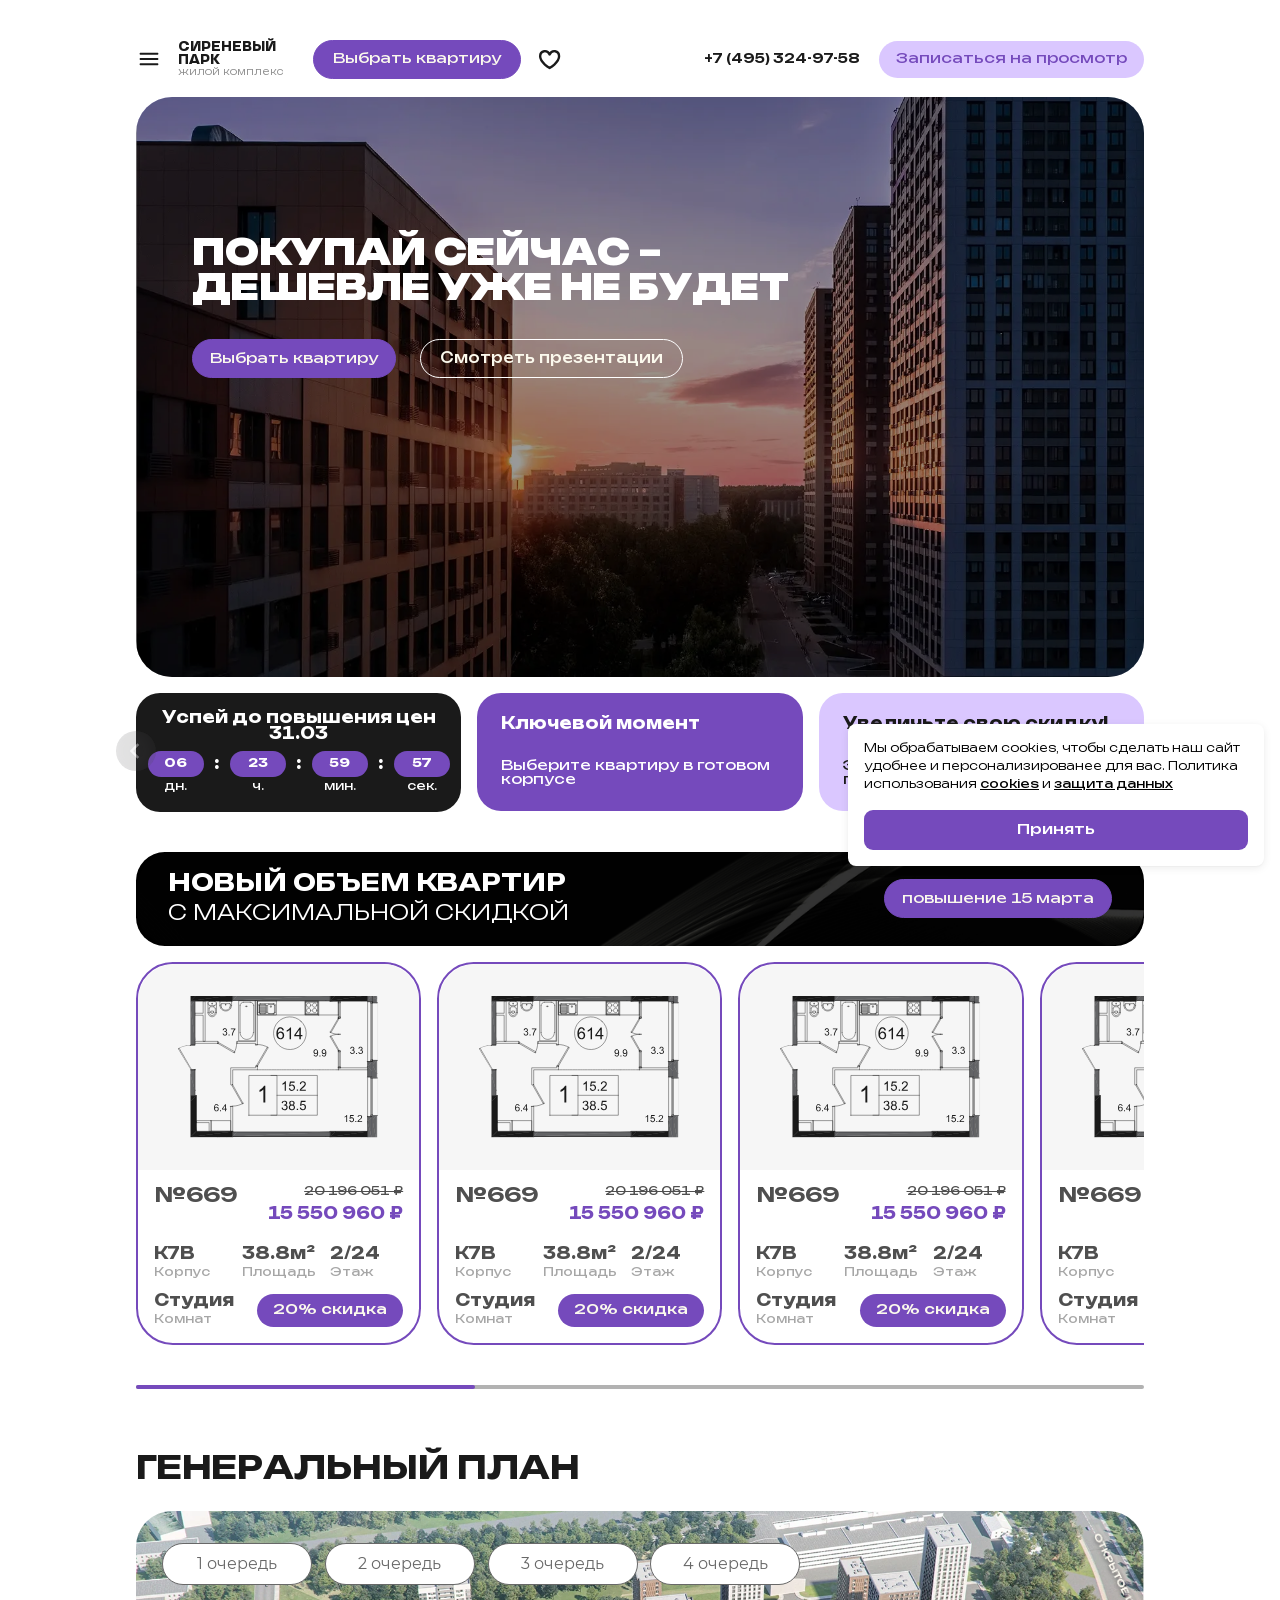
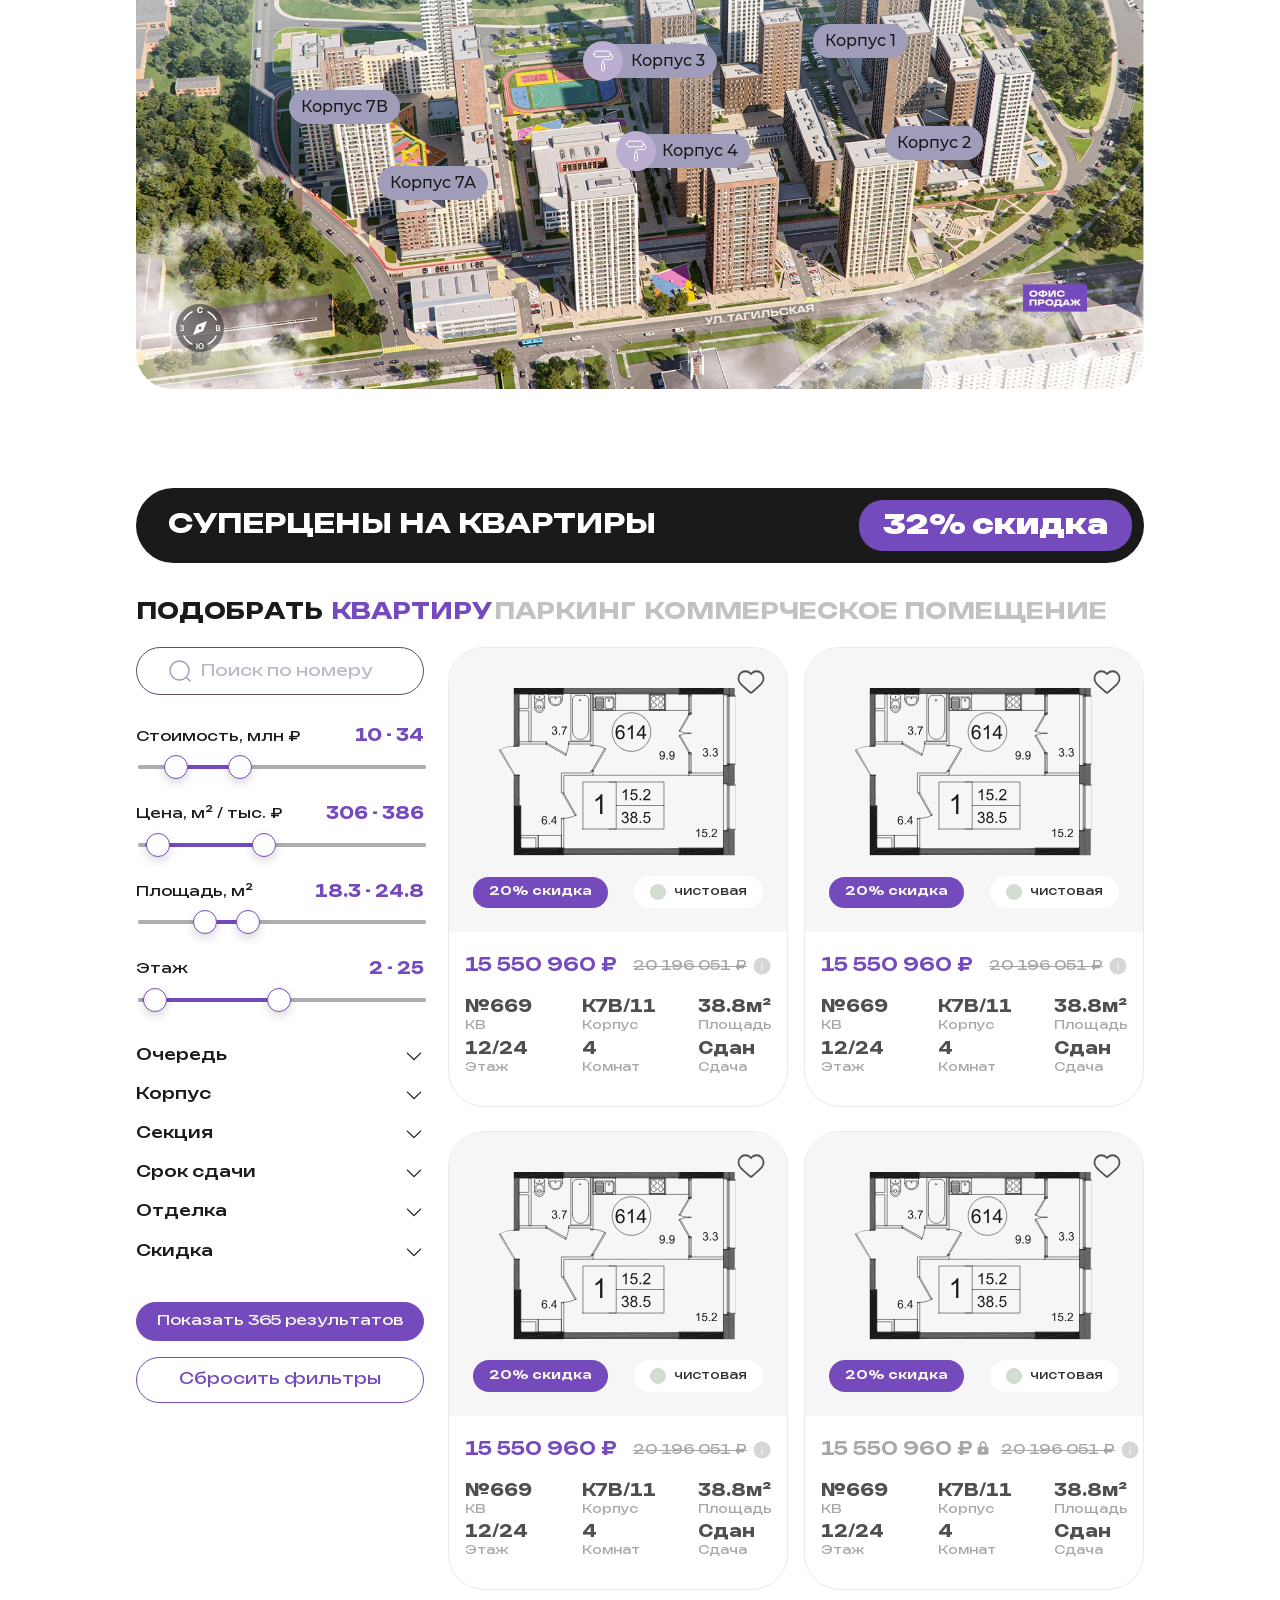
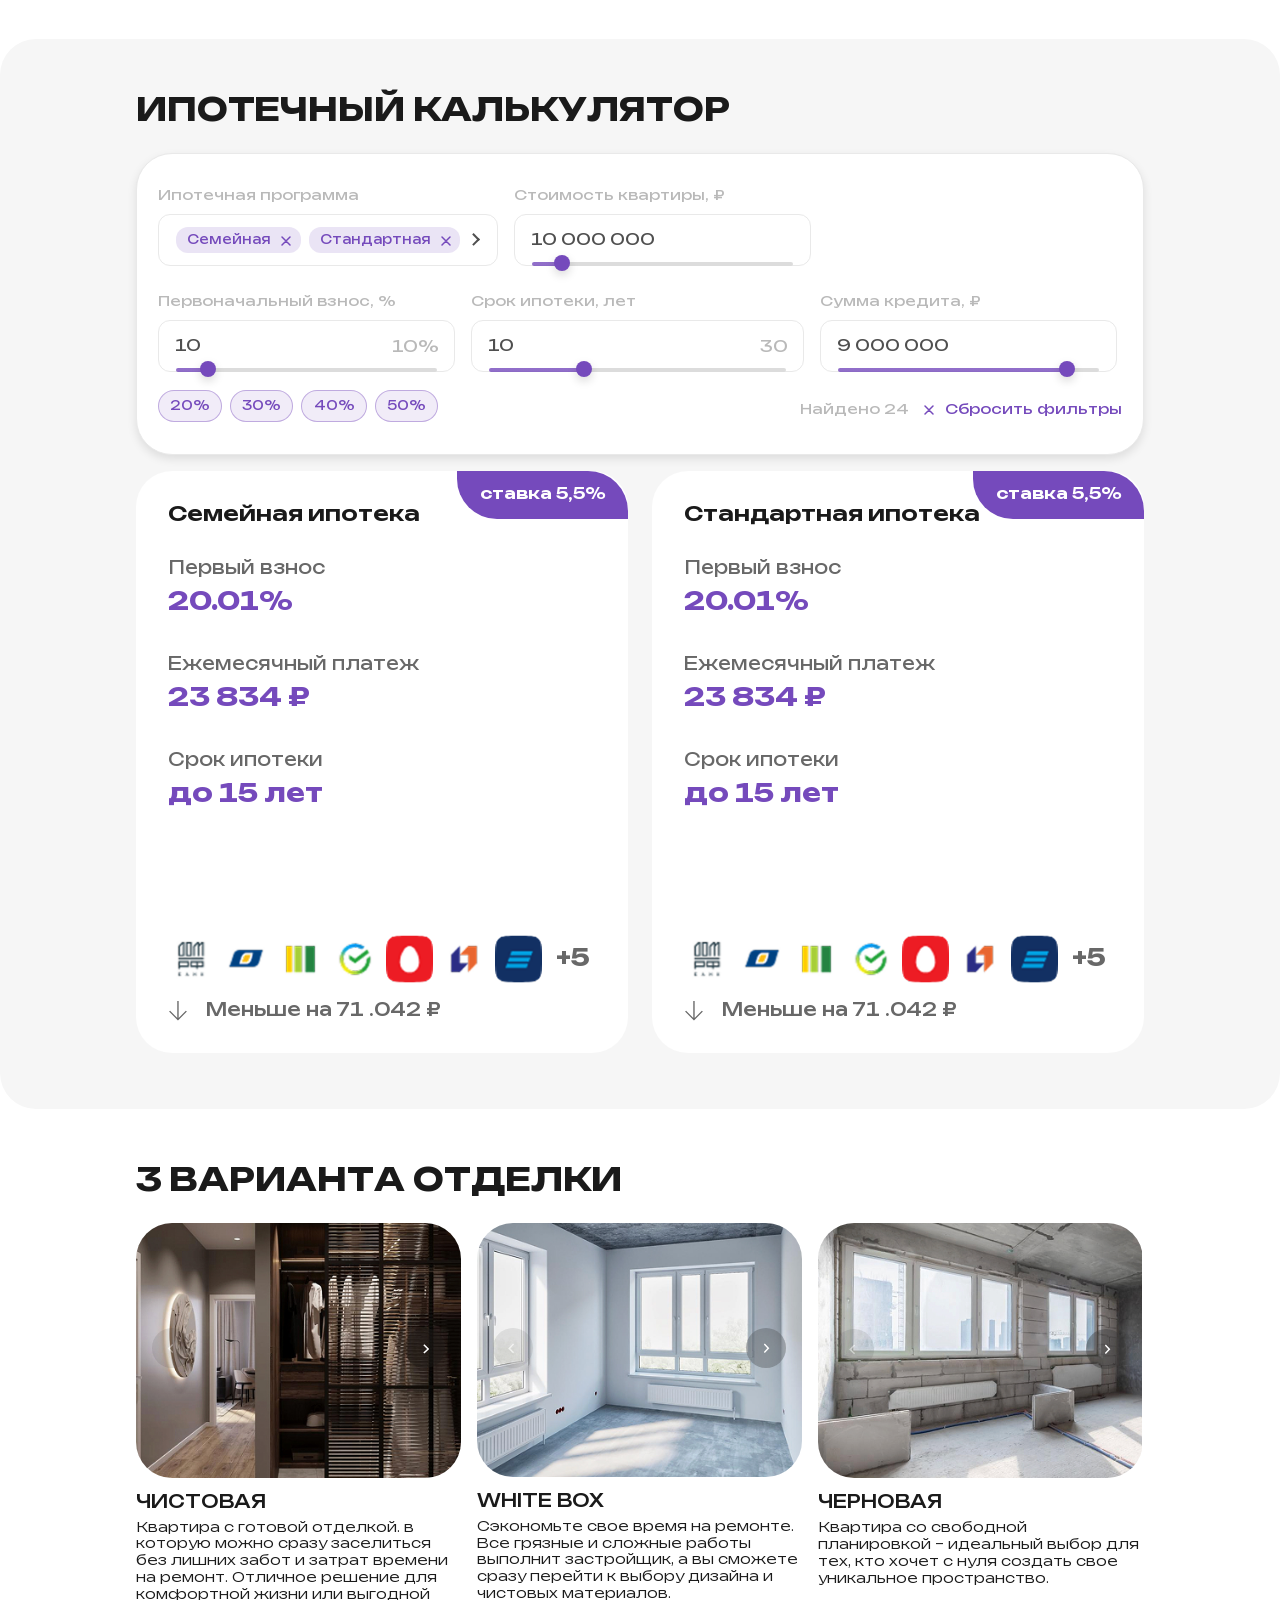
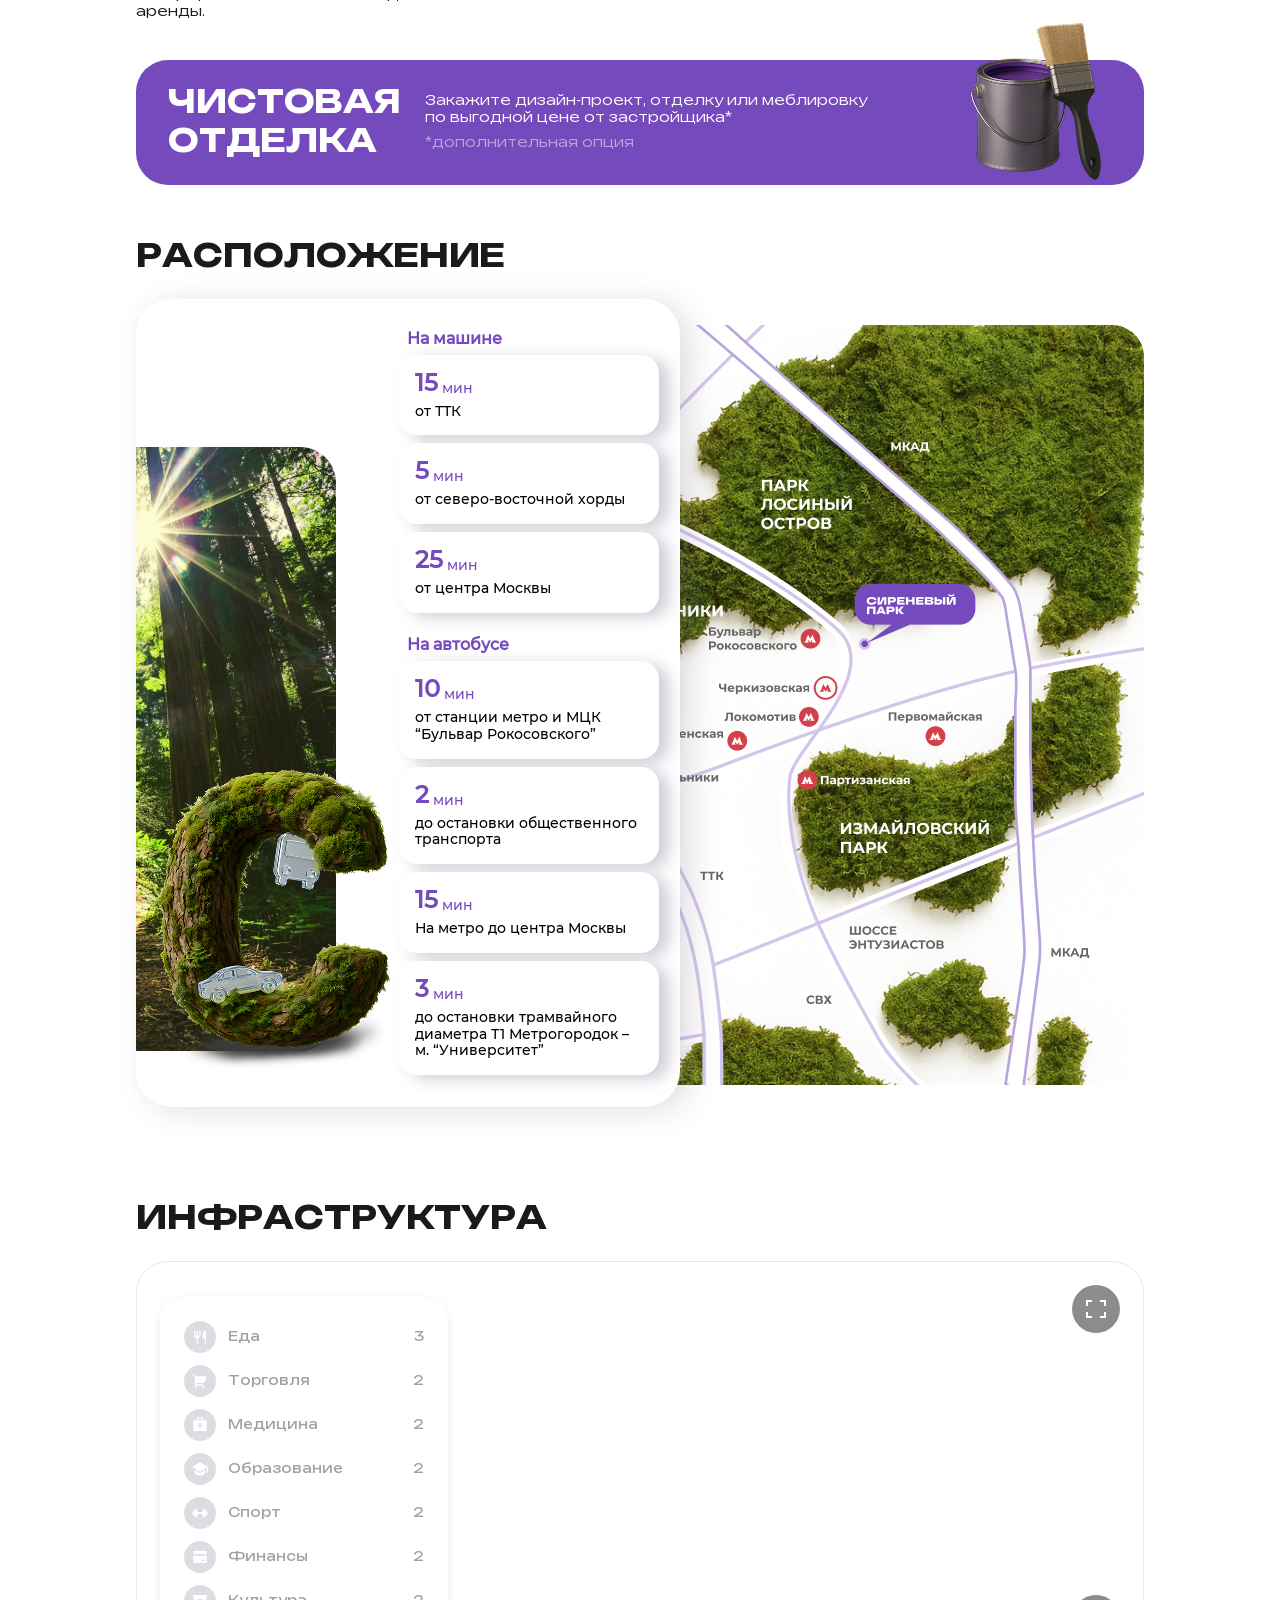
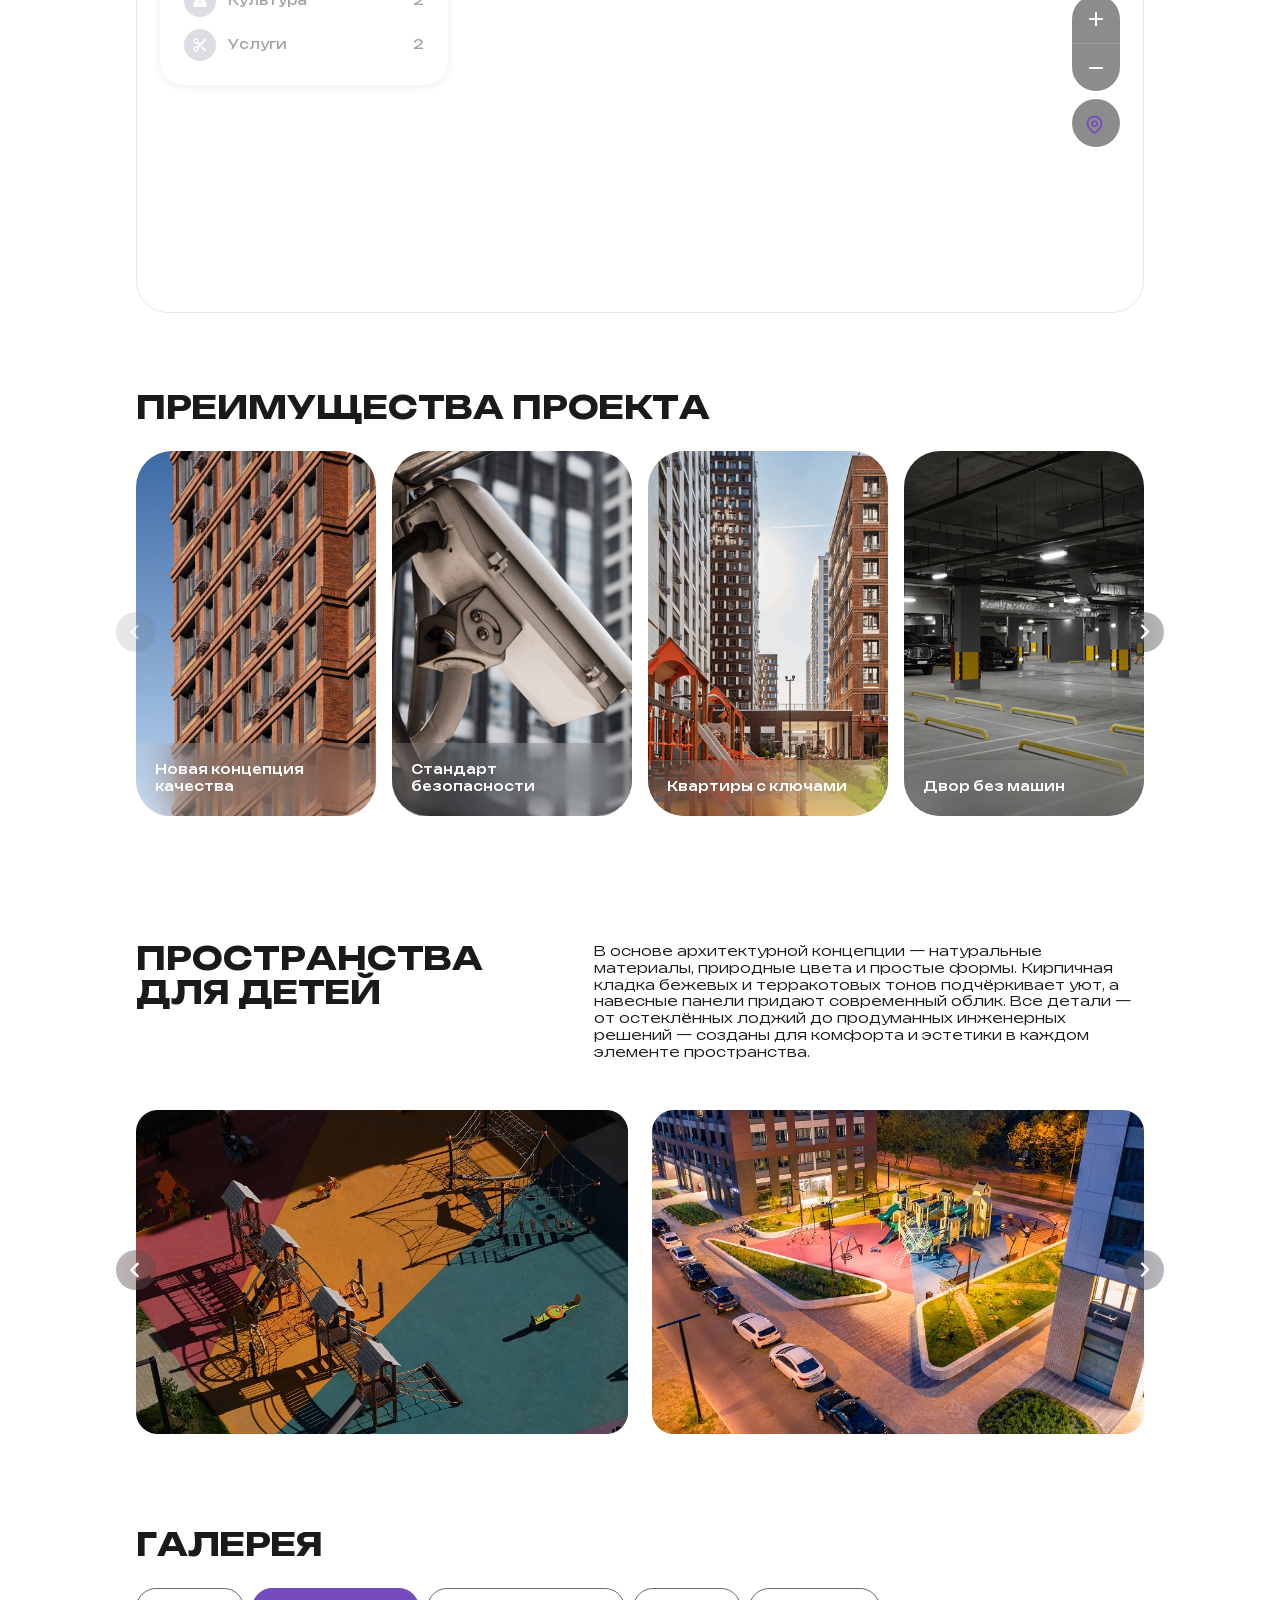
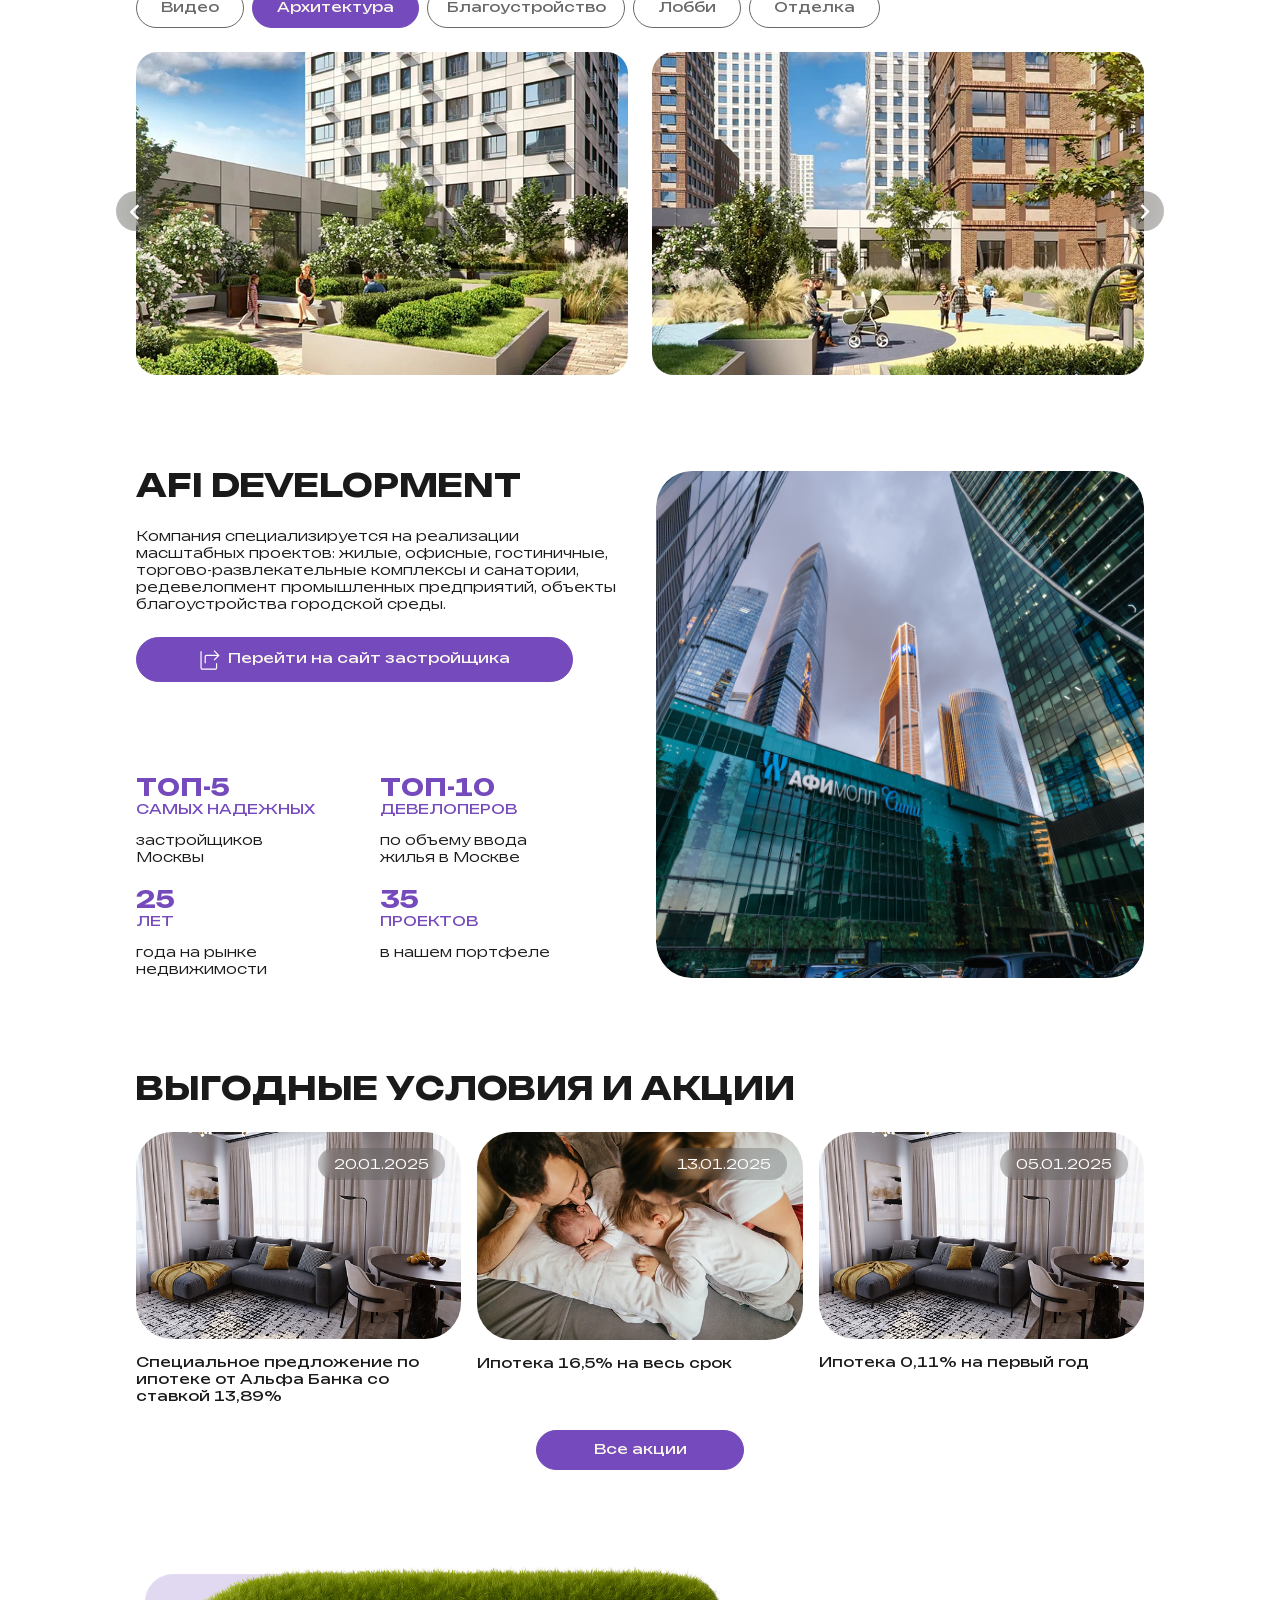
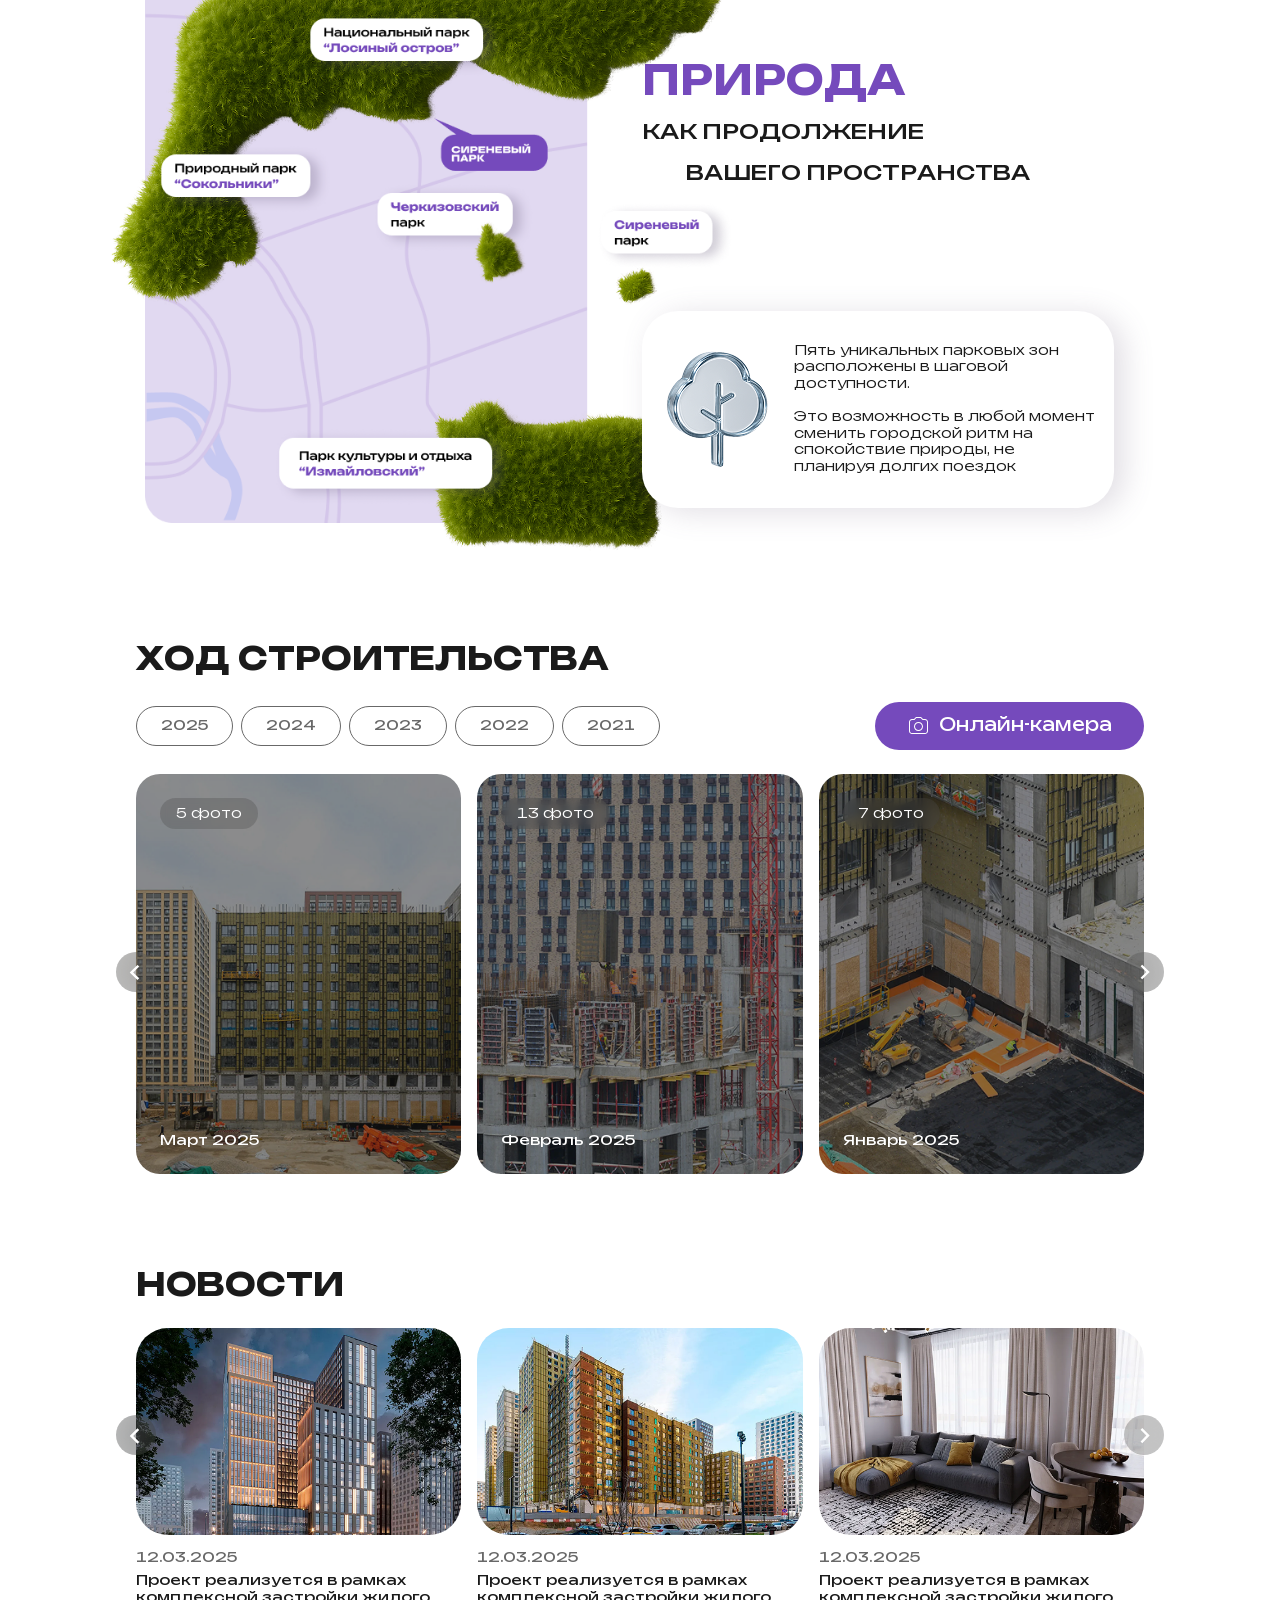
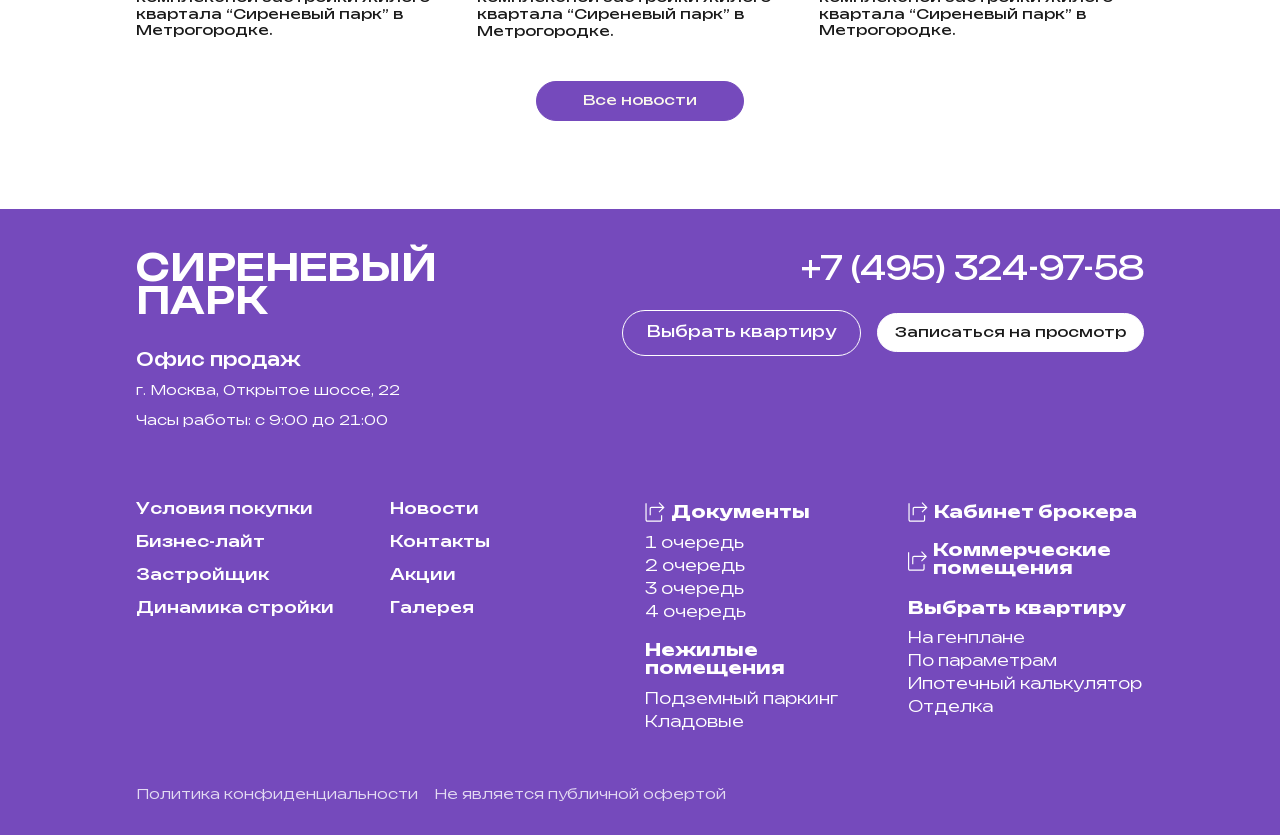
==== commit 897702c9: "add" ====
--- a/index.html
+++ b/index.html
@@ -194,6 +194,7 @@
             </div>
             <div class="mortgage-button-prev swiper-button-prev"></div>
             <div class="mortgage-button-next swiper-button-next"></div>
+            <div class="mortgage-pagination swiper-pagination"></div>
         </div>
     </div>
 </section>
@@ -2033,9 +2034,401 @@
                 <div class="swiper commercial-slider">
                     <div class="swiper-wrapper">
                         <div class="swiper-slide">
-
-                        </div>
-
+                            <div class="commercial-box">
+                                <div class="commercial-photo G-flex">
+                                <span class="favorite-heart">
+                                    <svg xmlns="http://www.w3.org/2000/svg" width="28" height="24" viewBox="0 0 28 24"
+                                         fill="none">
+                                        <path d="M14.633 3.35705C17.3623 0.549332 21.8035 0.549332 24.5336 3.35705C27.2072 6.10776 27.2245 10.4679 24.5739 13.4992C22.1553 16.2635 15.0235 22.235 14.721 22.4878C14.5089 22.6652 14.2528 22.7549 13.9987 22.7428C13.9909 22.7431 13.9829 22.7431 13.9747 22.7431C13.729 22.7431 13.4819 22.6595 13.2765 22.4878C12.9739 22.235 5.8429 16.2635 3.425 13.4995C0.774007 10.4679 0.791371 6.10776 3.46527 3.35705C6.19459 0.548951 10.6362 0.548951 13.3655 3.35705L13.9991 4.00882L14.633 3.35705Z"
+                                              stroke="#4F4F4F" stroke-width="1.76406"/>
+                                    </svg>
+                                </span>
+                                    <img src="./assets/img/floor.svg" alt="floor">
+                                    <div class="commerc-fair-price G-align-center G-justify-between">
+                                        <div class="commerc-fair-center">20% скидка</div>
+                                        <div class="commerc-finishing">
+                                            <span class="commercial-circle"></span>
+                                            чистовая
+                                        </div>
+                                    </div>
+                                </div>
+                                <div class="commercial-info">
+
+                                    <div class="commercial-price G-align-center G-justify-between">
+                                        <strong>15 550 960 ₽</strong>
+                                        <div class="G-align-center">
+                                            <del>20 196 051 ₽</del>
+                                            <div class="valid-payment-info">
+                                                <i class="icon-info"></i>
+                                                <div class="valid-payment-text">
+                                                    <p>Cкидка действует при 100% оплате или по стандартной ипотеке.</p>
+                                                </div>
+                                            </div>
+                                        </div>
+                                    </div>
+                                    <div class="commercial-item ">
+                                        <div class="volume-cvadrat G-justify-between">
+                                            <div class="cvadrat-number G-flex-column G-align-start">
+                                                <strong>№669</strong>
+                                                <small>КВ</small>
+                                            </div>
+                                            <div class="cvadrat-number G-flex-column G-align-start">
+                                                <strong>К7В/11</strong>
+                                                <small>Корпус</small>
+                                            </div>
+                                            <div class="cvadrat-number G-flex-column G-align-start">
+                                                <strong>38.8м²</strong>
+                                                <small>Площадь</small>
+                                            </div>
+                                        </div>
+                                        <div class="volume-cvadrat G-justify-between">
+                                            <div class="cvadrat-number G-flex-column G-align-start">
+                                                <strong>12/24</strong>
+                                                <small>Этаж</small>
+                                            </div>
+                                            <div class="cvadrat-number G-flex-column G-align-start">
+                                                <strong>4</strong>
+                                                <small>Комнат</small>
+                                            </div>
+                                            <div class="cvadrat-number G-flex-column G-align-start">
+                                                <strong>Сдан</strong>
+                                                <small>Сдача</small>
+                                            </div>
+                                        </div>
+                                    </div>
+                                </div>
+                            </div>
+                        </div>
+                        <div class="swiper-slide">
+                            <div class="commercial-box">
+                                <div class="commercial-photo G-flex">
+                                <span class="favorite-heart">
+                                    <svg xmlns="http://www.w3.org/2000/svg" width="28" height="24" viewBox="0 0 28 24"
+                                         fill="none">
+                                        <path d="M14.633 3.35705C17.3623 0.549332 21.8035 0.549332 24.5336 3.35705C27.2072 6.10776 27.2245 10.4679 24.5739 13.4992C22.1553 16.2635 15.0235 22.235 14.721 22.4878C14.5089 22.6652 14.2528 22.7549 13.9987 22.7428C13.9909 22.7431 13.9829 22.7431 13.9747 22.7431C13.729 22.7431 13.4819 22.6595 13.2765 22.4878C12.9739 22.235 5.8429 16.2635 3.425 13.4995C0.774007 10.4679 0.791371 6.10776 3.46527 3.35705C6.19459 0.548951 10.6362 0.548951 13.3655 3.35705L13.9991 4.00882L14.633 3.35705Z"
+                                              stroke="#4F4F4F" stroke-width="1.76406"/>
+                                    </svg>
+                                </span>
+                                    <img src="./assets/img/floor.svg" alt="floor">
+                                    <div class="commerc-fair-price G-align-center G-justify-between">
+                                        <div class="commerc-fair-center">20% скидка</div>
+                                        <div class="commerc-finishing">
+                                            <span class="commercial-circle"></span>
+                                            чистовая
+                                        </div>
+                                    </div>
+                                </div>
+                                <div class="commercial-info">
+
+                                    <div class="commercial-price G-align-center G-justify-between">
+                                        <strong>15 550 960 ₽</strong>
+                                        <div class="G-align-center">
+                                            <del>20 196 051 ₽</del>
+                                            <div class="valid-payment-info">
+                                                <i class="icon-info"></i>
+                                                <div class="valid-payment-text">
+                                                    <p>Cкидка действует при 100% оплате или по стандартной ипотеке.</p>
+                                                </div>
+                                            </div>
+                                        </div>
+                                    </div>
+                                    <div class="commercial-item ">
+                                        <div class="volume-cvadrat G-justify-between">
+                                            <div class="cvadrat-number G-flex-column G-align-start">
+                                                <strong>№669</strong>
+                                                <small>КВ</small>
+                                            </div>
+                                            <div class="cvadrat-number G-flex-column G-align-start">
+                                                <strong>К7В/11</strong>
+                                                <small>Корпус</small>
+                                            </div>
+                                            <div class="cvadrat-number G-flex-column G-align-start">
+                                                <strong>38.8м²</strong>
+                                                <small>Площадь</small>
+                                            </div>
+                                        </div>
+                                        <div class="volume-cvadrat G-justify-between">
+                                            <div class="cvadrat-number G-flex-column G-align-start">
+                                                <strong>12/24</strong>
+                                                <small>Этаж</small>
+                                            </div>
+                                            <div class="cvadrat-number G-flex-column G-align-start">
+                                                <strong>4</strong>
+                                                <small>Комнат</small>
+                                            </div>
+                                            <div class="cvadrat-number G-flex-column G-align-start">
+                                                <strong>Сдан</strong>
+                                                <small>Сдача</small>
+                                            </div>
+                                        </div>
+                                    </div>
+                                </div>
+                            </div>
+                        </div>
+                        <div class="swiper-slide">
+                            <div class="commercial-box">
+                                <div class="commercial-photo G-flex">
+                                <span class="favorite-heart">
+                                    <svg xmlns="http://www.w3.org/2000/svg" width="28" height="24" viewBox="0 0 28 24"
+                                         fill="none">
+                                        <path d="M14.633 3.35705C17.3623 0.549332 21.8035 0.549332 24.5336 3.35705C27.2072 6.10776 27.2245 10.4679 24.5739 13.4992C22.1553 16.2635 15.0235 22.235 14.721 22.4878C14.5089 22.6652 14.2528 22.7549 13.9987 22.7428C13.9909 22.7431 13.9829 22.7431 13.9747 22.7431C13.729 22.7431 13.4819 22.6595 13.2765 22.4878C12.9739 22.235 5.8429 16.2635 3.425 13.4995C0.774007 10.4679 0.791371 6.10776 3.46527 3.35705C6.19459 0.548951 10.6362 0.548951 13.3655 3.35705L13.9991 4.00882L14.633 3.35705Z"
+                                              stroke="#4F4F4F" stroke-width="1.76406"/>
+                                    </svg>
+                                </span>
+                                    <img src="./assets/img/floor.svg" alt="floor">
+                                    <div class="commerc-fair-price G-align-center G-justify-between">
+                                        <div class="commerc-fair-center">20% скидка</div>
+                                        <div class="commerc-finishing">
+                                            <span class="commercial-circle"></span>
+                                            чистовая
+                                        </div>
+                                    </div>
+                                </div>
+                                <div class="commercial-info">
+
+                                    <div class="commercial-price G-align-center G-justify-between">
+                                        <strong>15 550 960 ₽</strong>
+                                        <div class="G-align-center">
+                                            <del>20 196 051 ₽</del>
+                                            <div class="valid-payment-info">
+                                                <i class="icon-info"></i>
+                                                <div class="valid-payment-text">
+                                                    <p>Cкидка действует при 100% оплате или по стандартной ипотеке.</p>
+                                                </div>
+                                            </div>
+                                        </div>
+                                    </div>
+                                    <div class="commercial-item ">
+                                        <div class="volume-cvadrat G-justify-between">
+                                            <div class="cvadrat-number G-flex-column G-align-start">
+                                                <strong>№669</strong>
+                                                <small>КВ</small>
+                                            </div>
+                                            <div class="cvadrat-number G-flex-column G-align-start">
+                                                <strong>К7В/11</strong>
+                                                <small>Корпус</small>
+                                            </div>
+                                            <div class="cvadrat-number G-flex-column G-align-start">
+                                                <strong>38.8м²</strong>
+                                                <small>Площадь</small>
+                                            </div>
+                                        </div>
+                                        <div class="volume-cvadrat G-justify-between">
+                                            <div class="cvadrat-number G-flex-column G-align-start">
+                                                <strong>12/24</strong>
+                                                <small>Этаж</small>
+                                            </div>
+                                            <div class="cvadrat-number G-flex-column G-align-start">
+                                                <strong>4</strong>
+                                                <small>Комнат</small>
+                                            </div>
+                                            <div class="cvadrat-number G-flex-column G-align-start">
+                                                <strong>Сдан</strong>
+                                                <small>Сдача</small>
+                                            </div>
+                                        </div>
+                                    </div>
+                                </div>
+                            </div>
+                        </div>
+                        <div class="swiper-slide">
+                            <div class="commercial-box">
+                                <div class="commercial-photo G-flex">
+                                <span class="favorite-heart">
+                                    <svg xmlns="http://www.w3.org/2000/svg" width="28" height="24" viewBox="0 0 28 24"
+                                         fill="none">
+                                        <path d="M14.633 3.35705C17.3623 0.549332 21.8035 0.549332 24.5336 3.35705C27.2072 6.10776 27.2245 10.4679 24.5739 13.4992C22.1553 16.2635 15.0235 22.235 14.721 22.4878C14.5089 22.6652 14.2528 22.7549 13.9987 22.7428C13.9909 22.7431 13.9829 22.7431 13.9747 22.7431C13.729 22.7431 13.4819 22.6595 13.2765 22.4878C12.9739 22.235 5.8429 16.2635 3.425 13.4995C0.774007 10.4679 0.791371 6.10776 3.46527 3.35705C6.19459 0.548951 10.6362 0.548951 13.3655 3.35705L13.9991 4.00882L14.633 3.35705Z"
+                                              stroke="#4F4F4F" stroke-width="1.76406"/>
+                                    </svg>
+                                </span>
+                                    <img src="./assets/img/floor.svg" alt="floor">
+                                    <div class="commerc-fair-price G-align-center G-justify-between">
+                                        <div class="commerc-fair-center">20% скидка</div>
+                                        <div class="commerc-finishing">
+                                            <span class="commercial-circle"></span>
+                                            чистовая
+                                        </div>
+                                    </div>
+                                </div>
+                                <div class="commercial-info">
+
+                                    <div class="commercial-price G-align-center G-justify-between">
+                                        <strong>15 550 960 ₽</strong>
+                                        <div class="G-align-center">
+                                            <del>20 196 051 ₽</del>
+                                            <div class="valid-payment-info">
+                                                <i class="icon-info"></i>
+                                                <div class="valid-payment-text">
+                                                    <p>Cкидка действует при 100% оплате или по стандартной ипотеке.</p>
+                                                </div>
+                                            </div>
+                                        </div>
+                                    </div>
+                                    <div class="commercial-item ">
+                                        <div class="volume-cvadrat G-justify-between">
+                                            <div class="cvadrat-number G-flex-column G-align-start">
+                                                <strong>№669</strong>
+                                                <small>КВ</small>
+                                            </div>
+                                            <div class="cvadrat-number G-flex-column G-align-start">
+                                                <strong>К7В/11</strong>
+                                                <small>Корпус</small>
+                                            </div>
+                                            <div class="cvadrat-number G-flex-column G-align-start">
+                                                <strong>38.8м²</strong>
+                                                <small>Площадь</small>
+                                            </div>
+                                        </div>
+                                        <div class="volume-cvadrat G-justify-between">
+                                            <div class="cvadrat-number G-flex-column G-align-start">
+                                                <strong>12/24</strong>
+                                                <small>Этаж</small>
+                                            </div>
+                                            <div class="cvadrat-number G-flex-column G-align-start">
+                                                <strong>4</strong>
+                                                <small>Комнат</small>
+                                            </div>
+                                            <div class="cvadrat-number G-flex-column G-align-start">
+                                                <strong>Сдан</strong>
+                                                <small>Сдача</small>
+                                            </div>
+                                        </div>
+                                    </div>
+                                </div>
+                            </div>
+                        </div>
+                        <div class="swiper-slide">
+                            <div class="commercial-box">
+                                <div class="commercial-photo G-flex">
+                                <span class="favorite-heart">
+                                    <svg xmlns="http://www.w3.org/2000/svg" width="28" height="24" viewBox="0 0 28 24"
+                                         fill="none">
+                                        <path d="M14.633 3.35705C17.3623 0.549332 21.8035 0.549332 24.5336 3.35705C27.2072 6.10776 27.2245 10.4679 24.5739 13.4992C22.1553 16.2635 15.0235 22.235 14.721 22.4878C14.5089 22.6652 14.2528 22.7549 13.9987 22.7428C13.9909 22.7431 13.9829 22.7431 13.9747 22.7431C13.729 22.7431 13.4819 22.6595 13.2765 22.4878C12.9739 22.235 5.8429 16.2635 3.425 13.4995C0.774007 10.4679 0.791371 6.10776 3.46527 3.35705C6.19459 0.548951 10.6362 0.548951 13.3655 3.35705L13.9991 4.00882L14.633 3.35705Z"
+                                              stroke="#4F4F4F" stroke-width="1.76406"/>
+                                    </svg>
+                                </span>
+                                    <img src="./assets/img/floor.svg" alt="floor">
+                                    <div class="commerc-fair-price G-align-center G-justify-between">
+                                        <div class="commerc-fair-center">20% скидка</div>
+                                        <div class="commerc-finishing">
+                                            <span class="commercial-circle"></span>
+                                            чистовая
+                                        </div>
+                                    </div>
+                                </div>
+                                <div class="commercial-info">
+
+                                    <div class="commercial-price G-align-center G-justify-between">
+                                        <strong>15 550 960 ₽</strong>
+                                        <div class="G-align-center">
+                                            <del>20 196 051 ₽</del>
+                                            <div class="valid-payment-info">
+                                                <i class="icon-info"></i>
+                                                <div class="valid-payment-text">
+                                                    <p>Cкидка действует при 100% оплате или по стандартной ипотеке.</p>
+                                                </div>
+                                            </div>
+                                        </div>
+                                    </div>
+                                    <div class="commercial-item ">
+                                        <div class="volume-cvadrat G-justify-between">
+                                            <div class="cvadrat-number G-flex-column G-align-start">
+                                                <strong>№669</strong>
+                                                <small>КВ</small>
+                                            </div>
+                                            <div class="cvadrat-number G-flex-column G-align-start">
+                                                <strong>К7В/11</strong>
+                                                <small>Корпус</small>
+                                            </div>
+                                            <div class="cvadrat-number G-flex-column G-align-start">
+                                                <strong>38.8м²</strong>
+                                                <small>Площадь</small>
+                                            </div>
+                                        </div>
+                                        <div class="volume-cvadrat G-justify-between">
+                                            <div class="cvadrat-number G-flex-column G-align-start">
+                                                <strong>12/24</strong>
+                                                <small>Этаж</small>
+                                            </div>
+                                            <div class="cvadrat-number G-flex-column G-align-start">
+                                                <strong>4</strong>
+                                                <small>Комнат</small>
+                                            </div>
+                                            <div class="cvadrat-number G-flex-column G-align-start">
+                                                <strong>Сдан</strong>
+                                                <small>Сдача</small>
+                                            </div>
+                                        </div>
+                                    </div>
+                                </div>
+                            </div>
+                        </div>
+                        <div class="swiper-slide">
+                            <div class="commercial-box">
+                                <div class="commercial-photo G-flex">
+                                <span class="favorite-heart">
+                                    <svg xmlns="http://www.w3.org/2000/svg" width="28" height="24" viewBox="0 0 28 24"
+                                         fill="none">
+                                        <path d="M14.633 3.35705C17.3623 0.549332 21.8035 0.549332 24.5336 3.35705C27.2072 6.10776 27.2245 10.4679 24.5739 13.4992C22.1553 16.2635 15.0235 22.235 14.721 22.4878C14.5089 22.6652 14.2528 22.7549 13.9987 22.7428C13.9909 22.7431 13.9829 22.7431 13.9747 22.7431C13.729 22.7431 13.4819 22.6595 13.2765 22.4878C12.9739 22.235 5.8429 16.2635 3.425 13.4995C0.774007 10.4679 0.791371 6.10776 3.46527 3.35705C6.19459 0.548951 10.6362 0.548951 13.3655 3.35705L13.9991 4.00882L14.633 3.35705Z"
+                                              stroke="#4F4F4F" stroke-width="1.76406"/>
+                                    </svg>
+                                </span>
+                                    <img src="./assets/img/floor.svg" alt="floor">
+                                    <div class="commerc-fair-price G-align-center G-justify-between">
+                                        <div class="commerc-fair-center">20% скидка</div>
+                                        <div class="commerc-finishing">
+                                            <span class="commercial-circle"></span>
+                                            чистовая
+                                        </div>
+                                    </div>
+                                </div>
+                                <div class="commercial-info">
+
+                                    <div class="commercial-price G-align-center G-justify-between">
+                                        <strong>15 550 960 ₽</strong>
+                                        <div class="G-align-center">
+                                            <del>20 196 051 ₽</del>
+                                            <div class="valid-payment-info">
+                                                <i class="icon-info"></i>
+                                                <div class="valid-payment-text">
+                                                    <p>Cкидка действует при 100% оплате или по стандартной ипотеке.</p>
+                                                </div>
+                                            </div>
+                                        </div>
+                                    </div>
+                                    <div class="commercial-item ">
+                                        <div class="volume-cvadrat G-justify-between">
+                                            <div class="cvadrat-number G-flex-column G-align-start">
+                                                <strong>№669</strong>
+                                                <small>КВ</small>
+                                            </div>
+                                            <div class="cvadrat-number G-flex-column G-align-start">
+                                                <strong>К7В/11</strong>
+                                                <small>Корпус</small>
+                                            </div>
+                                            <div class="cvadrat-number G-flex-column G-align-start">
+                                                <strong>38.8м²</strong>
+                                                <small>Площадь</small>
+                                            </div>
+                                        </div>
+                                        <div class="volume-cvadrat G-justify-between">
+                                            <div class="cvadrat-number G-flex-column G-align-start">
+                                                <strong>12/24</strong>
+                                                <small>Этаж</small>
+                                            </div>
+                                            <div class="cvadrat-number G-flex-column G-align-start">
+                                                <strong>4</strong>
+                                                <small>Комнат</small>
+                                            </div>
+                                            <div class="cvadrat-number G-flex-column G-align-start">
+                                                <strong>Сдан</strong>
+                                                <small>Сдача</small>
+                                            </div>
+                                        </div>
+                                    </div>
+                                </div>
+                            </div>
+                        </div>
 
                     </div>
                 </div>
@@ -2044,10 +2437,9 @@
         </div>
     </div>
 </section>
-
-<section id="mortgage" class="padding-section">
+<section id="mortgage" class="mortgage-main">
     <div class="container">
-        <h2>РАссчитать ипотеку</h2>
+        <h2>ипотечный калькулятор</h2>
         <div class="calculate-mortgage ">
             <div class="calculate-box">
 
@@ -2534,8 +2926,6 @@
         </div>
     </div>
 </section>
-
-
 <section class="finish-options-main">
     <div class="container">
         <h2>3 варианта отделки</h2>
@@ -2646,61 +3036,88 @@
                 <div class="location-park-boxes G-flex-column">
                     <div class="location-by-car">
                         <div class="by-car-name">На машине</div>
-                        <div class="by-car-col G-flex-column">
-                            <div class="by-car-box">
-                                <div class="by-car-pcire G-align-end">
-                                    <strong>15</strong>
-                                    <span>мин</span>
-                                </div>
-                                <p>от ТТК</p>
-                            </div>
-                            <div class="by-car-box">
-                                <div class="by-car-pcire G-align-end">
-                                    <strong>5</strong>
-                                    <span>мин</span>
-                                </div>
-                                <p>от северо-восточной хорды</p>
-                            </div>
-                            <div class="by-car-box">
-                                <div class="by-car-pcire G-align-end">
-                                    <strong>25</strong>
-                                    <span>мин</span>
-                                </div>
-                                <p>от центра Москвы</p>
-                            </div>
+                        <div class="by-car-col">
+                            <div class="swiper by-car-slider">
+                                <div class="swiper-wrapper">
+                                    <div class="swiper-slide">
+                                        <div class="by-car-box">
+                                            <div class="by-car-pcire G-align-end">
+                                                <strong>15</strong>
+                                                <span>мин</span>
+                                            </div>
+                                            <p>от ТТК</p>
+                                        </div>
+                                    </div>
+                                    <div class="swiper-slide">
+                                        <div class="by-car-box">
+                                            <div class="by-car-pcire G-align-end">
+                                                <strong>5</strong>
+                                                <span>мин</span>
+                                            </div>
+                                            <p>от северо-восточной хорды</p>
+                                        </div>
+                                    </div>
+                                    <div class="swiper-slide">
+                                        <div class="by-car-box">
+                                            <div class="by-car-pcire G-align-end">
+                                                <strong>25</strong>
+                                                <span>мин</span>
+                                            </div>
+                                            <p>от центра Москвы</p>
+                                        </div>
+                                    </div>
+                                </div>
+                            </div>
+                            <div class="by-car-pagination swiper-pagination"></div>
+
                         </div>
                     </div>
                     <div class="location-by-car">
                         <div class="by-car-name">На автобусе</div>
-                        <div class="by-car-col G-flex-column">
-                            <div class="by-car-box">
-                                <div class="by-car-pcire G-align-end">
-                                    <strong>10</strong>
-                                    <span>мин</span>
-                                </div>
-                                <p>от станции метро и МЦК “Бульвар Рокосовского”</p>
-                            </div>
-                            <div class="by-car-box">
-                                <div class="by-car-pcire G-align-end">
-                                    <strong>2</strong>
-                                    <span>мин</span>
-                                </div>
-                                <p>до остановки общественного транспорта</p>
-                            </div>
-                            <div class="by-car-box">
-                                <div class="by-car-pcire G-align-end">
-                                    <strong>15</strong>
-                                    <span>мин</span>
-                                </div>
-                                <p>На метро до центра Москвы</p>
-                            </div>
-                            <div class="by-car-box">
-                                <div class="by-car-pcire G-align-end">
-                                    <strong>3</strong>
-                                    <span>мин</span>
-                                </div>
-                                <p>до остановки трамвайного диаметра Т1 Метрогородок –  м. “Университет”</p>
-                            </div>
+
+                        <div class="by-car-col">
+                            <div class="swiper by-car-slider-two">
+                                <div class="swiper-wrapper">
+                                    <div class="swiper-slide">
+                                        <div class="by-car-box">
+                                            <div class="by-car-pcire G-align-end">
+                                                <strong>10</strong>
+                                                <span>мин</span>
+                                            </div>
+                                            <p>от станции метро и МЦК “Бульвар Рокосовского”</p>
+                                        </div>
+                                    </div>
+                                    <div class="swiper-slide">
+                                        <div class="by-car-box">
+                                            <div class="by-car-pcire G-align-end">
+                                                <strong>2</strong>
+                                                <span>мин</span>
+                                            </div>
+                                            <p>до остановки общественного транспорта</p>
+                                        </div>
+                                    </div>
+                                    <div class="swiper-slide">
+
+                                        <div class="by-car-box">
+                                            <div class="by-car-pcire G-align-end">
+                                                <strong>15</strong>
+                                                <span>мин</span>
+                                            </div>
+                                            <p>На метро до центра Москвы</p>
+                                        </div>
+                                    </div>
+                                    <div class="swiper-slide">
+                                        <div class="by-car-box">
+                                            <div class="by-car-pcire G-align-end">
+                                                <strong>3</strong>
+                                                <span>мин</span>
+                                            </div>
+                                            <p>до остановки трамвайного диаметра Т1 Метрогородок –  м. “Университет”</p>
+                                        </div>
+                                    </div>
+                                </div>
+                            </div>
+                            <div class="by-car-pagination-two swiper-pagination"></div>
                         </div>
                     </div>
                 </div>
@@ -2743,7 +3160,6 @@
         </div>
     </div>
 </section>
-
 <section class="project-benefits">
     <div class="container">
         <h2>Преимущества проекта</h2>
@@ -2776,22 +3192,56 @@
                     </div>
                     <div class="swiper-slide">
                         <div class="project-ben-box G-flex">
-                            <img src="./assets/img/benefits-1.png" alt="benefits">
+                            <img src="./assets/img/benefits-4.png" alt="benefits">
                             <div class="project-ben-name">
-                                <h4>Новая концепция качества</h4>
+                                <h4>Двор без машин</h4>
                             </div>
                         </div>
                     </div>
                     <div class="swiper-slide">
                         <div class="project-ben-box G-flex">
-                            <img src="./assets/img/benefits-1.png" alt="benefits">
+                            <img src="./assets/img/benefits-5.png" alt="benefits">
                             <div class="project-ben-name">
-                                <h4>Новая концепция качества</h4>
-                            </div>
-                        </div>
-                    </div>
-                </div>
-            </div>
+                                <h4>МФК АФИ2B Тагильская</h4>
+                            </div>
+                        </div>
+                    </div>
+                    <div class="swiper-slide">
+                        <div class="project-ben-box G-flex">
+                            <img src="./assets/img/benefits-6.png" alt="benefits">
+                            <div class="project-ben-name">
+                                <h4>Уютный квартал</h4>
+                            </div>
+                        </div>
+                    </div>
+                    <div class="swiper-slide">
+                        <div class="project-ben-box G-flex">
+                            <img src="./assets/img/benefits-7.png" alt="benefits">
+                            <div class="project-ben-name">
+                                <h4>Парковые зоны</h4>
+                            </div>
+                        </div>
+                    </div>
+                    <div class="swiper-slide">
+                        <div class="project-ben-box G-flex">
+                            <img src="./assets/img/benefits-8.png" alt="benefits">
+                            <div class="project-ben-name">
+                                <h4>Образовательный кластер</h4>
+                            </div>
+                        </div>
+                    </div>
+                    <div class="swiper-slide">
+                        <div class="project-ben-box G-flex">
+                            <img src="./assets/img/benefits-9.png" alt="benefits">
+                            <div class="project-ben-name">
+                                <h4>Семейный квартал</h4>
+                            </div>
+                        </div>
+                    </div>
+                </div>
+            </div>
+            <div class="project-button-prev swiper-button-prev"></div>
+            <div class="project-button-next swiper-button-next"></div>
         </div>
     </div>
 </section>
@@ -2932,7 +3382,6 @@
         </div>
     </div>
 </section>
-
 <section id="stock" class="padding-section">
     <div class="container">
         <h2>ВЫГОДНЫЕ УСЛОВИЯ И АКЦИИ</h2>
@@ -2983,10 +3432,14 @@
         </div>
     </div>
 </section>
-
 <section class="padding-section">
     <div class="container">
         <div class="nature-min">
+            <div class="nature-title">
+                <h2>Природа</h2>
+                <h4>Как продолжение </h4>
+                <h4 class="nature-your-space">вашего пространства</h4>
+            </div>
             <div class="nature-photo G-flex">
                 <img src="./assets/img/nature.png" alt="nature">
             </div>
@@ -3123,8 +3576,6 @@
         </div>
     </div>
 </section>
-
-
 <section id="news" class="padding-section">
     <div class="container">
         <h2>Новости</h2>
@@ -3167,18 +3618,15 @@
         </div>
     </div>
 </section>
-
 <footer>
     <div class="container">
         <div class="footer-office-center G-align-start G-justify-between">
             <div class="footer-title">
-
                 <a href="#" class="logo-foot">сиреневый парк</a>
                 <div class="sales-office-time">
                     <span>Офис продаж</span>
                     <p>
                         г. Москва, Открытое шоссе, 22
-
                     </p>
                     <p>Часы работы: с 9:00 до 21:00</p>
                 </div>
@@ -3191,7 +3639,6 @@
                 </div>
             </div>
         </div>
-
         <div class="head-menu-main G-align-start G-justify-between">
             <div class="header-menu">
                 <ul class="G-flex-column">
@@ -3257,16 +3704,16 @@
             <span>Офис продаж</span>
             <p>
                 г. Москва, Открытое шоссе, 22
-                Часы работы: с 9:00 до 21:00
             </p>
+            <p>Часы работы: с 9:00 до 21:00</p>
         </div>
-
         <div class="footer-policy G-align-center ">
             <a href="./assets/img/policy.pdf" target="_blank">Политика конфиденциальности</a>
             <p>Не является публичной офертой</p>
         </div>
     </div>
 </footer>
+
 
 
 <!--======= -modal-bid-  ========-->
@@ -3336,7 +3783,6 @@
         </div>
     </div>
 </div>
-
 
 <!--======= -modal-application-  ========-->
 
--- a/style.css
+++ b/style.css
@@ -5,5 +5,9 @@
 @import "assets/css/header.css";
 @import "assets/css/home.css";
 @import "assets/css/modal.css";
+@import "assets/css/contact.css";
+@import "assets/css/apartment.css";
+@import "assets/css/catalog.css";
 
 
+
